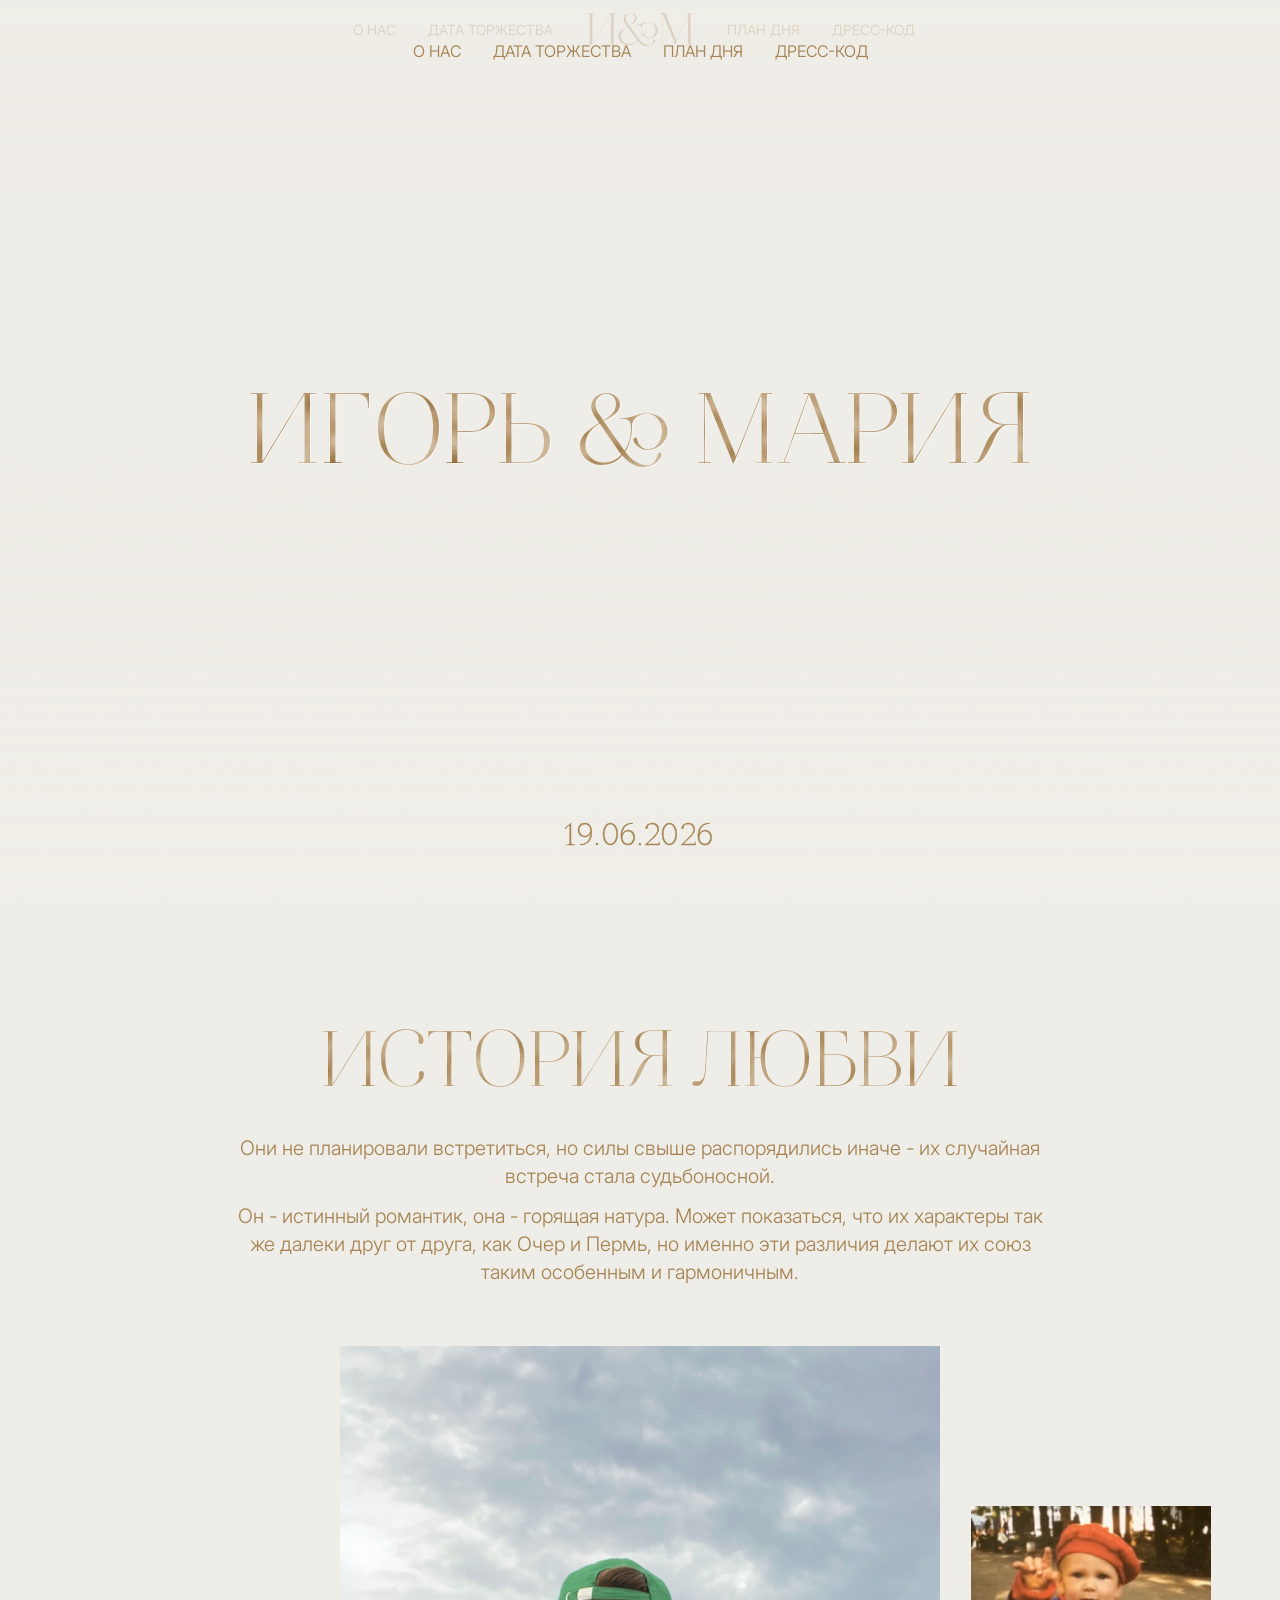
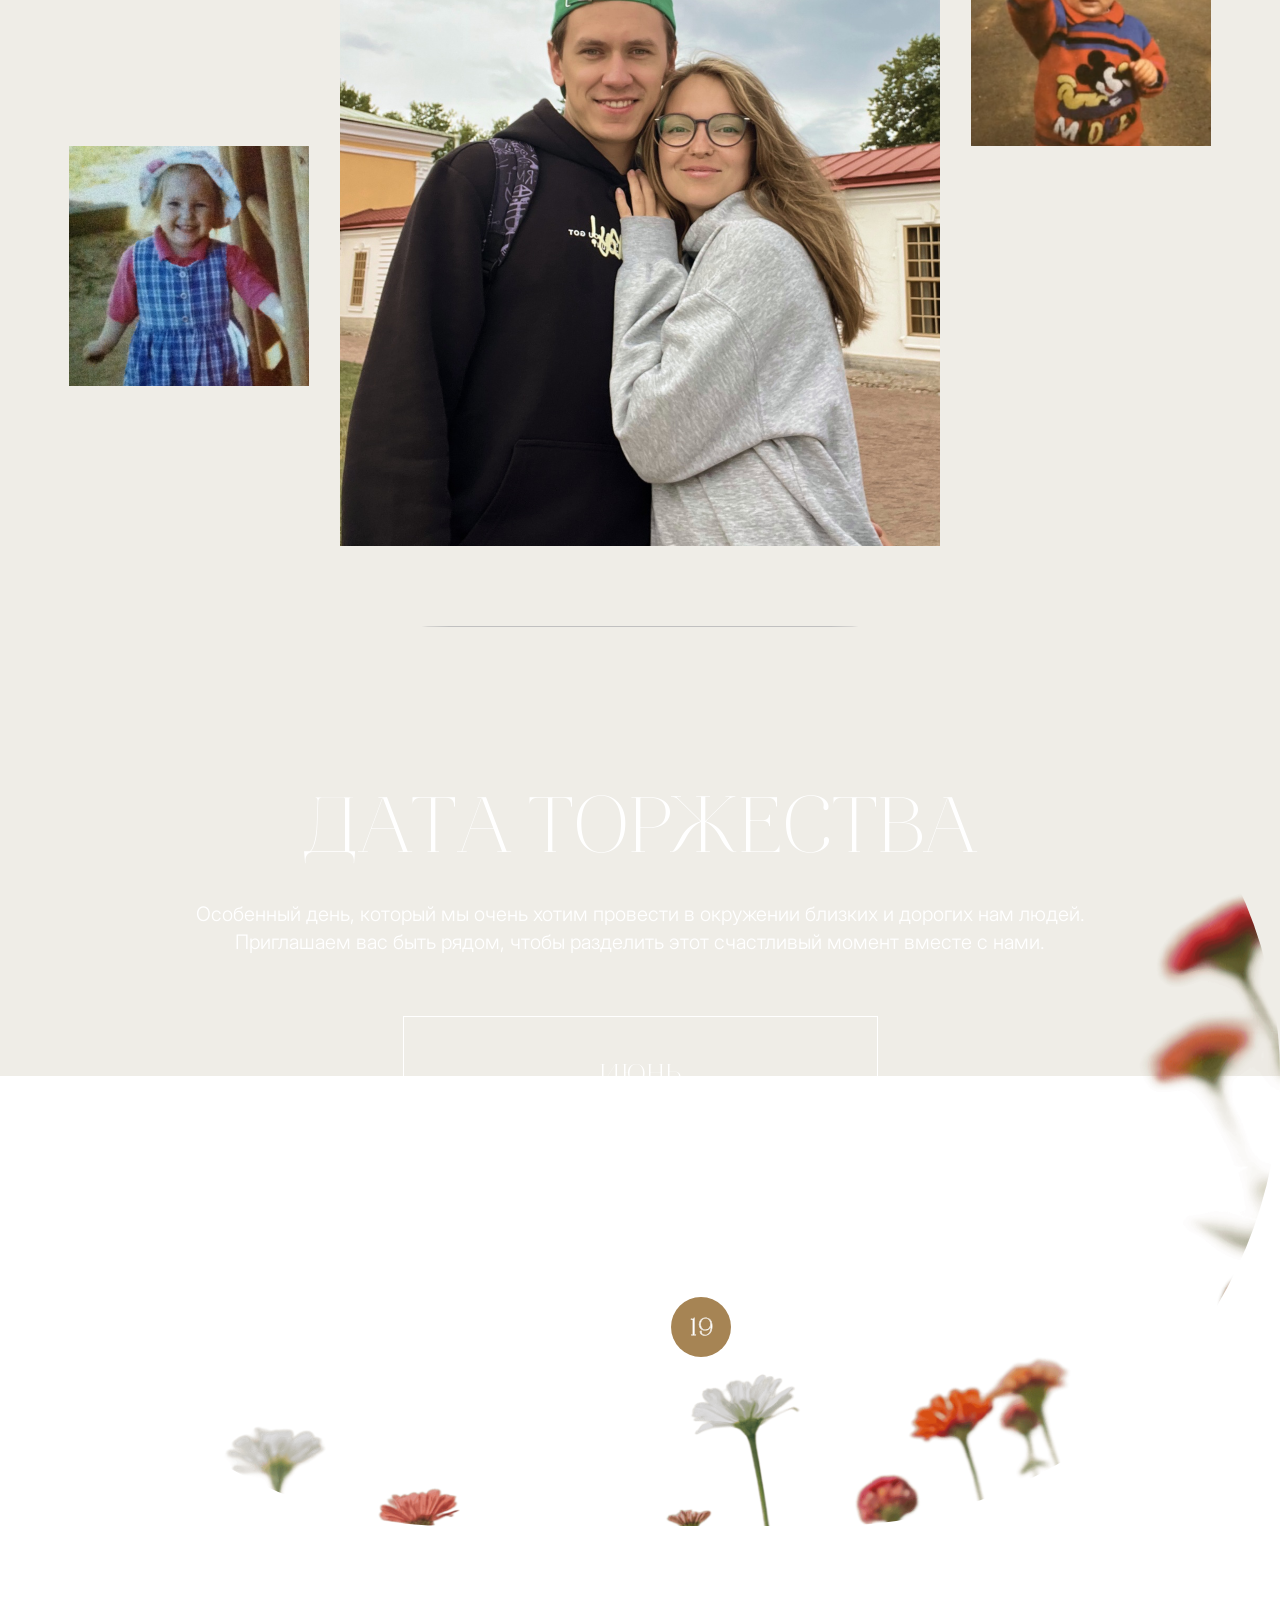
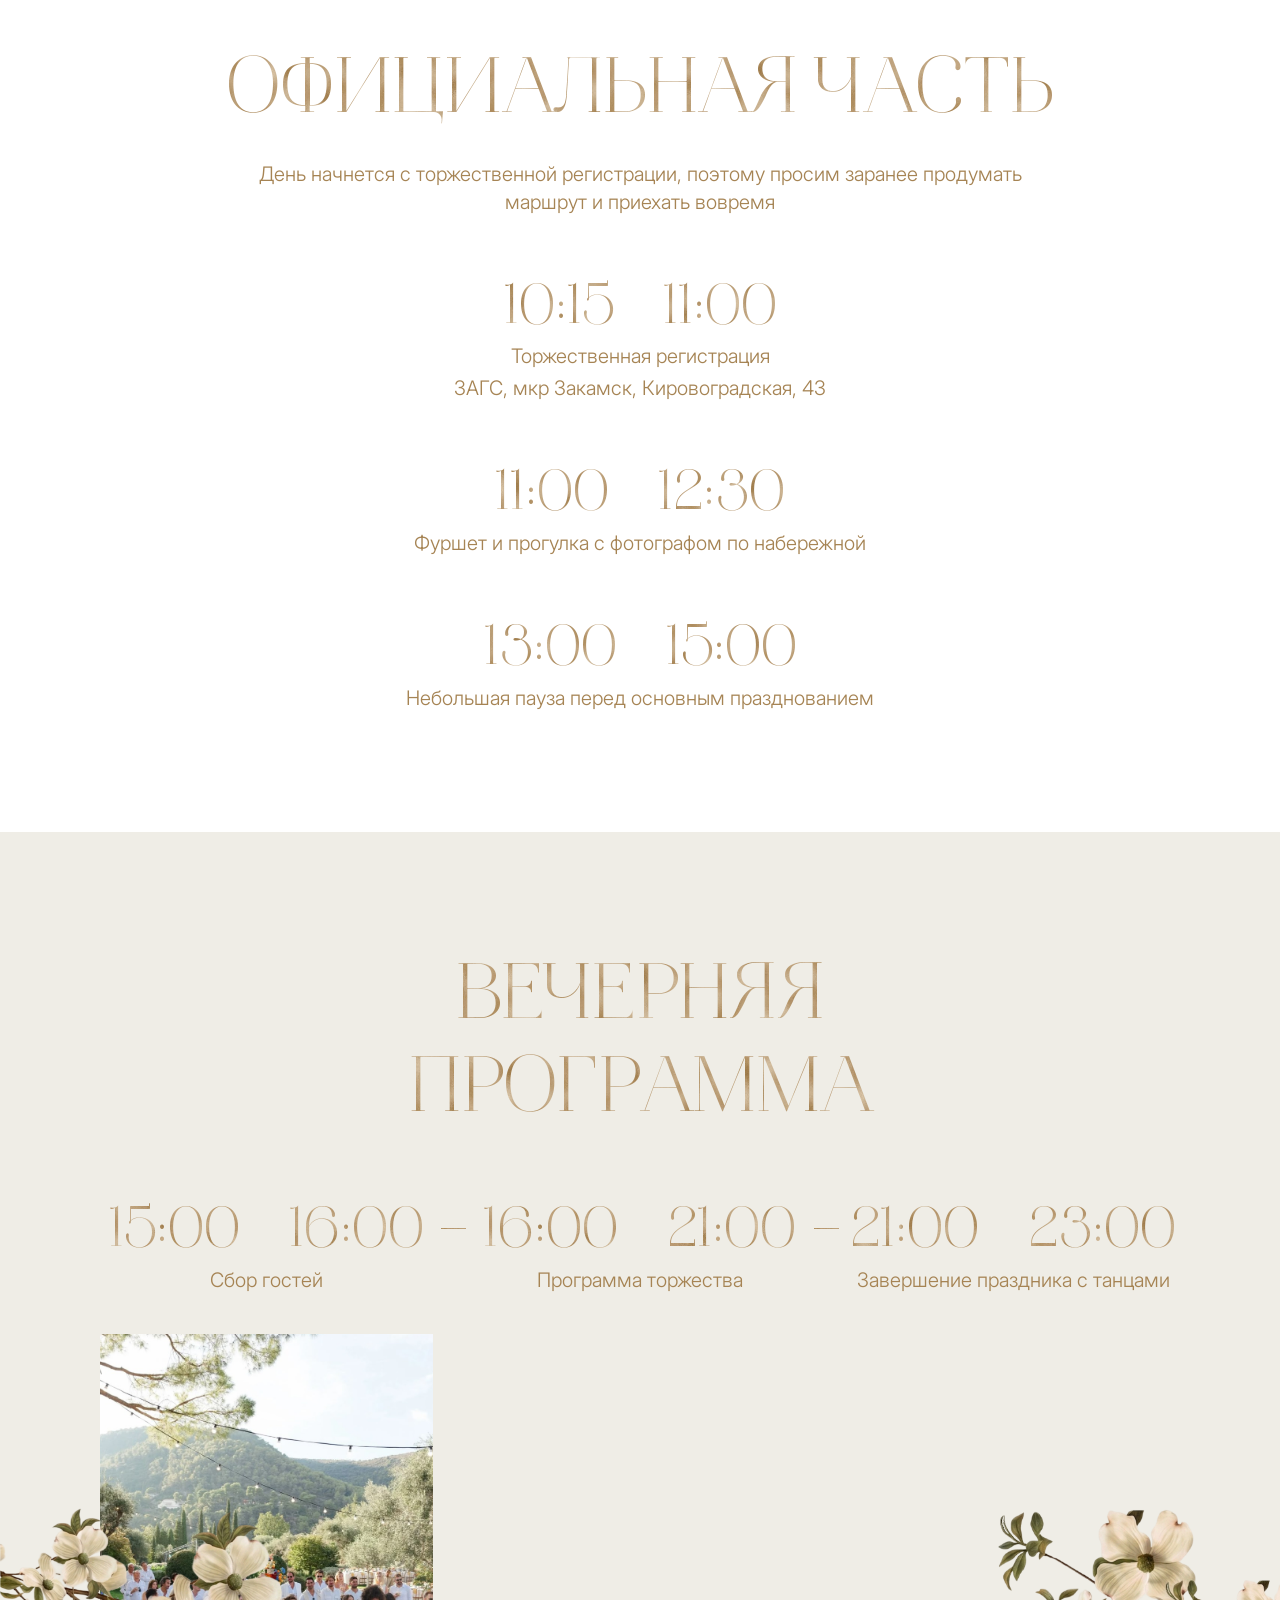
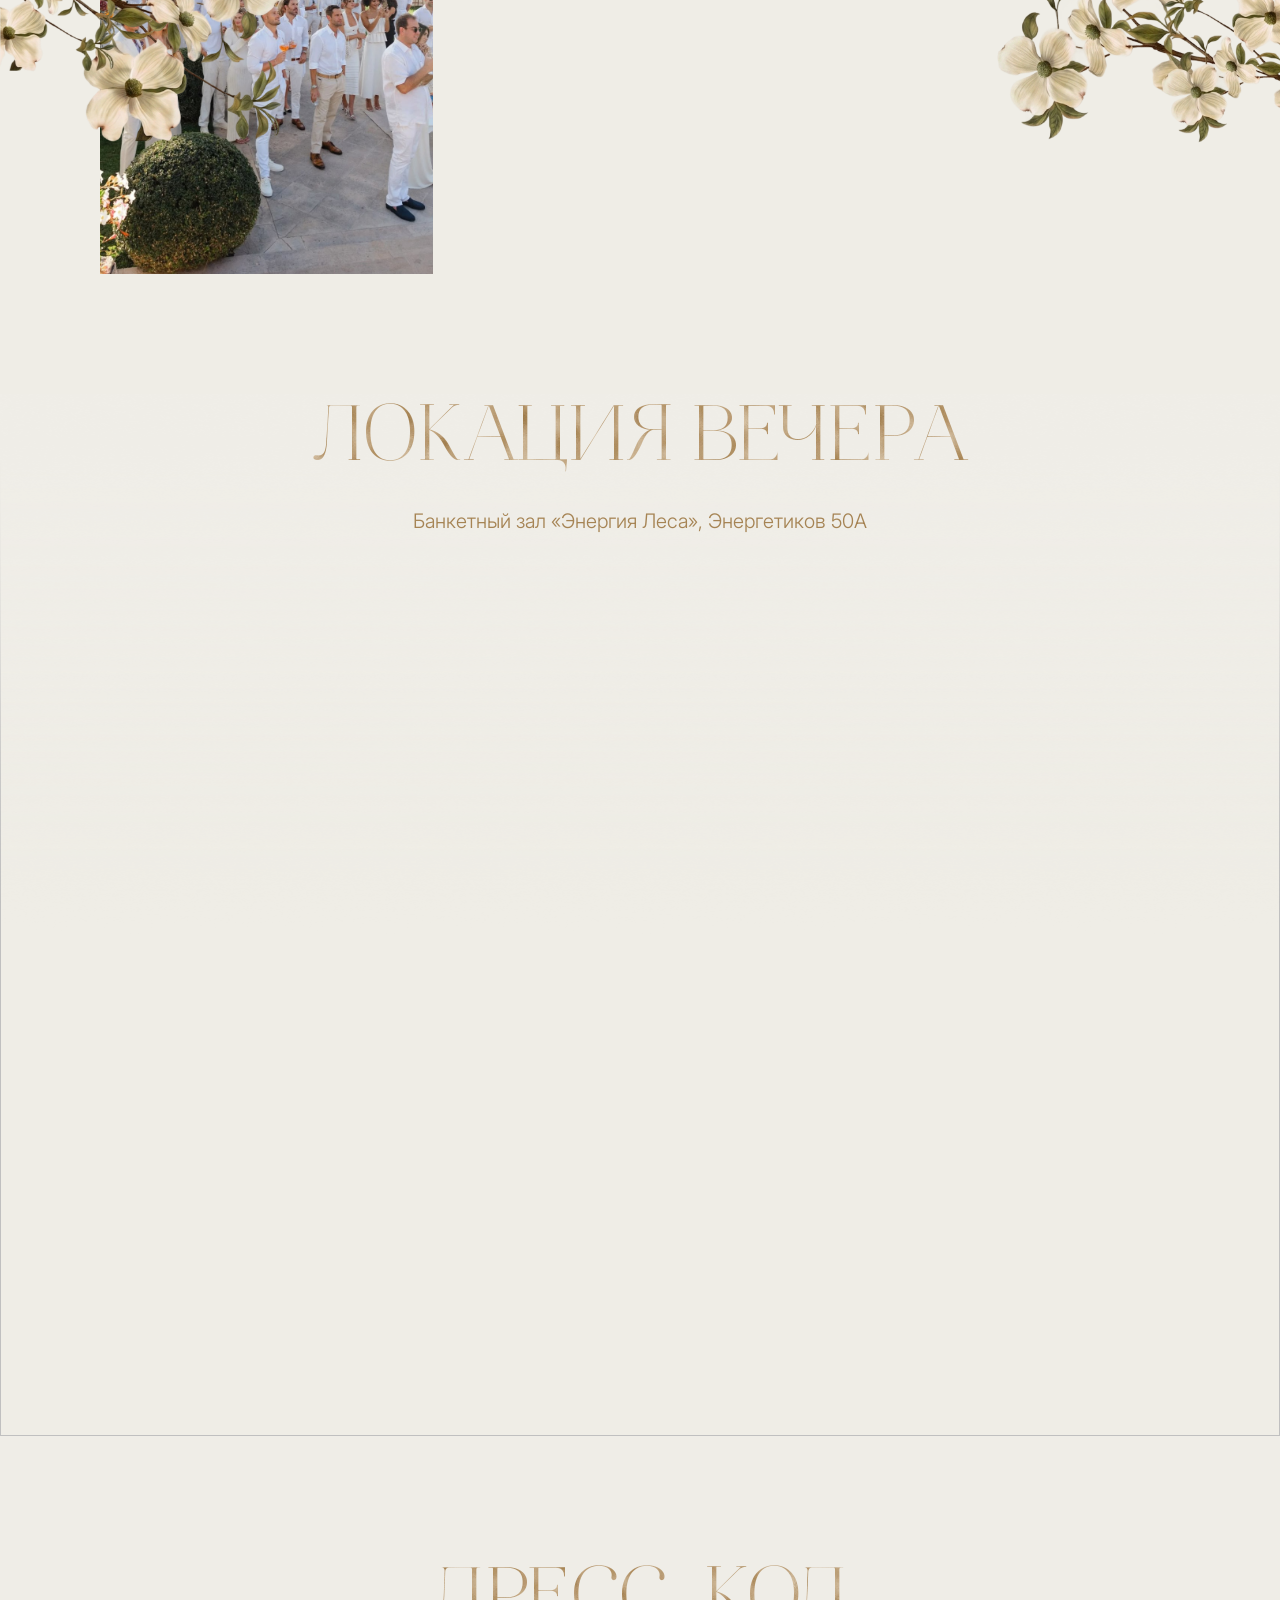
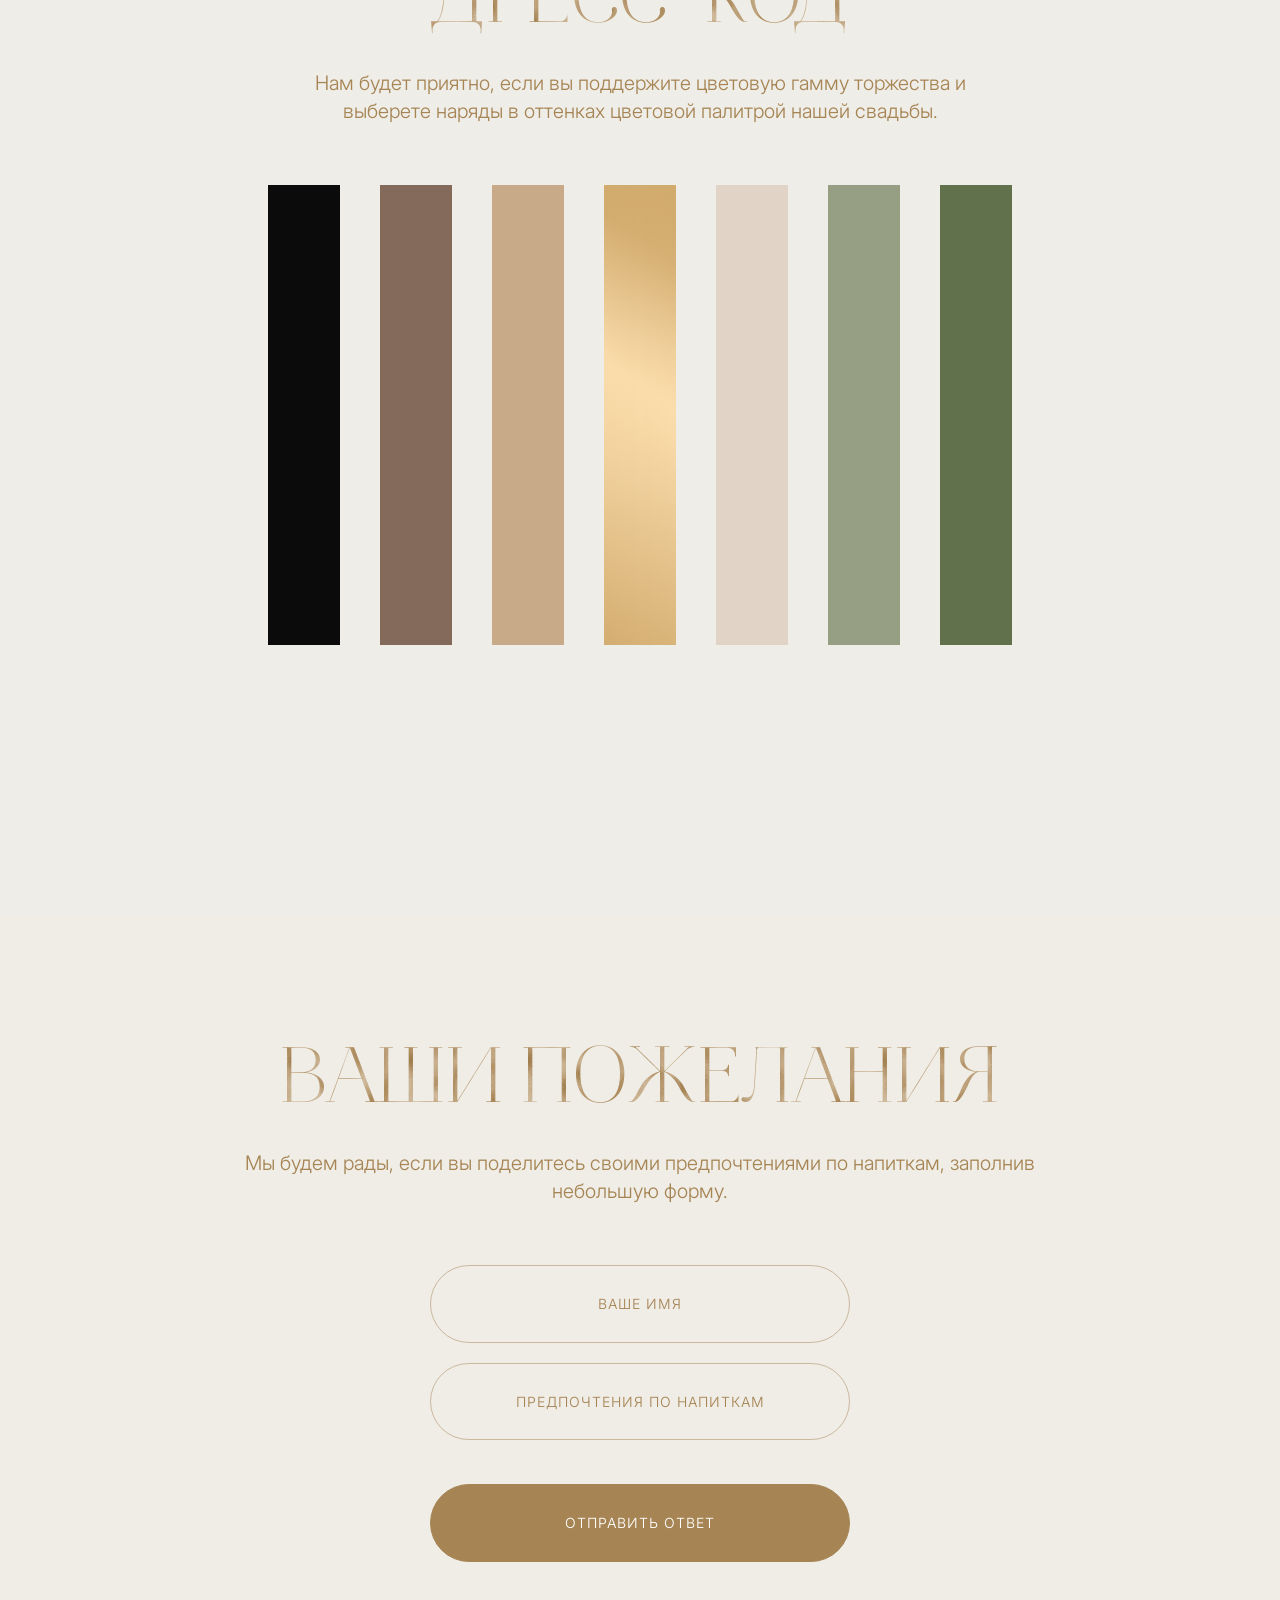
==== index.html @ d11c6375 "moobile" ====
<!DOCTYPE html>
<html lang="ru">
  <head>
    <meta charset="UTF-8" />
    <meta name="viewport" content="width=device-width, initial-scale=1.0, minimum-scale=1.0, maximum-scale=1.0, user-scalable=no" />
    <title>Игорь и Мария</title>
    <link rel="stylesheet" href="./styles.css" />
  </head>
  <body>
    <main class="site">
      <video
        class="site__video"
        src="./assets/video.mp4"
        autoplay
        muted
        loop
        playsinline
        aria-hidden="true"
      ></video>

      <img class="site__blur-top-mob" src="./assets/blur%20top%20mob.png" alt="" aria-hidden="true" />
      <img class="site__blur-bottom-mob" src="./assets/blur%20bottom.png" alt="" aria-hidden="true" />

      <section class="hero" id="home" aria-label="Главный экран">
        <img class="hero__blur-bottom" src="./assets/blur%20bottom.png" alt="" aria-hidden="true" />
        <div class="hero__blur" aria-hidden="true">
          <div class="hero__blur-bg"></div>
        </div>

        <div class="hero__top-compensation" aria-hidden="true"></div>

        <nav class="hero__nav" aria-label="Навигация">
          <a href="#story">О нас</a>
          <a href="#date">Дата торжества</a>
          <a href="#schedule">План дня</a>
          <a href="#dress-code">Дресс-код</a>
        </nav>

        <h1 class="hero__title" aria-label="Игорь и Мария">
          <span class="hero__title-full">Игорь &amp; Мария</span>
          <span class="hero__title-short" aria-hidden="true">И&amp;М</span>
        </h1>
        <p class="hero__date">19.06.2026</p>
      </section>

      <div class="mobile-menu" id="mobile-menu" aria-hidden="true">
        <div class="mobile-menu__logo" aria-hidden="true">И&amp;М</div>
        <nav class="mobile-menu__nav" aria-label="Мобильная навигация">
          <a href="#story">О нас</a>
          <a href="#date">Дата торжества</a>
          <a href="#schedule">План дня</a>
          <a href="#celebration">Вечерняя программа</a>
          <a href="#dress-code">Дресс-код</a>
          <a href="#wishes">Заполнить форму</a>
        </nav>
        <button class="mobile-menu__close" type="button">Закрыть</button>
      </div>

      <div class="mobile-header" aria-label="Мобильная навигация">
        <button class="mobile-menu-trigger" type="button" aria-controls="mobile-menu" aria-expanded="false">
          Меню
        </button>
      </div>

      <header class="site-header" aria-label="Навигация">
        <div class="site-header__group site-header__group--left">
          <a href="#story">О нас</a>
          <a href="#date">Дата торжества</a>
        </div>
        <a class="site-header__brand" href="#home" aria-label="Игорь и Мария">
          <img src="./assets/figma/header-logo.svg" alt="" aria-hidden="true" />
        </a>
        <div class="site-header__group site-header__group--right">
          <a href="#schedule">План дня</a>
          <a href="#dress-code">Дресс-код</a>
        </div>
      </header>

      <div class="hero-flow-spacer" aria-hidden="true"></div>

      <section class="story section-panel" id="story">
        <div class="section-copy">
          <h1 class="texture-title">История любви</h1>
          <div class="section-text">
            <p>
              Они не планировали встретиться, но силы свыше распорядились иначе - их случайная
              встреча стала судьбоносной.
            </p>
            <p>
              Он - истинный романтик, она - горящая натура. Может показаться, что их характеры так
              же далеки друг от друга, как Очер и Пермь, но именно эти различия делают их союз
              таким особенным и гармоничным.
            </p>
          </div>
        </div>

        <div class="story-gallery" aria-label="Фотографии пары">
          <img class="story-gallery__left" src="./assets/figma/story-left.jpg" alt="" loading="lazy" decoding="async" />
          <img class="story-gallery__main" src="./assets/figma/story-main.jpg" alt="" loading="lazy" decoding="async" />
          <img class="story-gallery__right" src="./assets/figma/story-right.jpg" alt="" loading="lazy" decoding="async" />
        </div>
      </section>

      <section class="date-section" id="date">
        <div class="date-card">
          <img class="date-card__bg" src="./assets/figma/date-bg.jpg" alt="" loading="lazy" decoding="async" />
          <img class="date-card__overlay" src="./assets/figma/date-overlay.png" alt="" loading="lazy" decoding="async" />

          <div class="date-card__content">
            <div class="date-info">
              <h1>Дата торжества</h1>
              <p>
                Особенный день, который мы очень хотим провести в окружении близких и дорогих нам людей.
                Приглашаем вас быть рядом, чтобы разделить этот счастливый момент вместе с нами.
              </p>
            </div>

            <div class="calendar" aria-label="Календарь июня 2026">
              <p class="calendar__month">Июнь</p>
              <div class="calendar__grid calendar__grid--weekdays" aria-hidden="true">
                <span>Пн</span><span>Вт</span><span>Ср</span><span>Чт</span><span>Пт</span><span>Сб</span><span>Вс</span>
              </div>
              <div class="calendar__grid">
                <span>1</span><span>2</span><span>3</span><span>4</span><span>5</span><span>6</span><span>7</span>
                <span>8</span><span>9</span><span>10</span><span>11</span><span>12</span><span>13</span><span>14</span>
                <span>15</span><span>16</span><span>17</span><span>18</span><span class="is-selected"><picture><source media="(max-width: 1199.98px)" srcset="./assets/figma/calendar-day-19-mobile.svg" /><img class="calendar__day-svg" src="./assets/figma/calendar-day-19.svg" alt="19" /></picture></span><span>20</span><span>21</span>
                <span>22</span><span>23</span><span>24</span><span>25</span><span>26</span><span>27</span><span>28</span>
              </div>
            </div>

          </div>

          <picture class="calendar__selected-day-copy" aria-hidden="true">
            <source media="(max-width: 1199.98px)" srcset="./assets/figma/calendar-day-19-mobile.svg" />
            <img class="calendar__day-svg" src="./assets/figma/calendar-day-19.svg" alt="" />
          </picture>
        </div>
      </section>

      <section class="schedule section-panel section-panel--white" id="schedule">
        <div class="section-copy">
          <h1 class="texture-title">Официальная часть</h1>
          <p class="section-lead">
            День начнется с торжественной регистрации, поэтому просим заранее продумать маршрут и
            приехать вовремя
          </p>
        </div>

        <div class="timeline">
          <article class="timeline__item">
            <h2 class="texture-title texture-title--time">10:15 – 11:00</h2>
            <div class="timeline__text">
              <p>Торжественная регистрация</p>
              <p>ЗАГС, мкр Закамск, Кировоградская, 43</p>
            </div>
          </article>
          <article class="timeline__item">
            <h2 class="texture-title texture-title--time">11:00 – 12:30</h2>
            <div class="timeline__text">
              <p>Фуршет и прогулка с фотографом по набережной</p>
            </div>
          </article>
          <article class="timeline__item">
            <h2 class="texture-title texture-title--time">13:00 – 15:00</h2>
            <div class="timeline__text">
              <p>Небольшая пауза перед основным празднованием</p>
            </div>
          </article>
        </div>
      </section>

      <section class="evening-program section-panel" id="celebration">
        <div class="section-copy">
          <h1 class="texture-title">Вечерняя программа</h1>
        </div>

        <div class="evening-program__content">
          <div class="evening-program__times" aria-label="Вечерняя программа">
            <article class="evening-program__item">
              <h2 class="texture-title texture-title--time evening-program__time">
                <span>15:00</span><span class="evening-program__dash"> – </span><span>16:00</span>
              </h2>
              <p>Сбор гостей</p>
            </article>
            <article class="evening-program__item">
              <h2 class="texture-title texture-title--time evening-program__time">
                <span>16:00</span><span class="evening-program__dash"> – </span><span>21:00</span>
              </h2>
              <p>Программа торжества</p>
            </article>
            <article class="evening-program__item">
              <h2 class="texture-title texture-title--time evening-program__time">
                <span>21:00</span><span class="evening-program__dash"> – </span><span>23:00</span>
              </h2>
              <p>Завершение праздника с танцами</p>
            </article>
          </div>

          <div class="evening-program__photos">
            <div class="evening-program__photo-frame evening-program__photo-frame--first">
              <img src="./assets/figma/evening-1.jpg" alt="" loading="lazy" decoding="async" />
            </div>
            <div class="evening-program__photo-frame evening-program__photo-frame--second">
              <img src="./assets/figma/evening-2.jpg" alt="" loading="lazy" decoding="async" />
            </div>
            <div class="evening-program__photo-frame evening-program__photo-frame--third">
              <img src="./assets/figma/evening-3.jpg" alt="" loading="lazy" decoding="async" />
            </div>
          </div>
        </div>

        <img class="evening-program__flowers evening-program__flowers--left" src="./assets/figma/evening-flowers.png" alt="" loading="lazy" decoding="async" />
        <img class="evening-program__flowers evening-program__flowers--right" src="./assets/figma/evening-flowers.png" alt="" loading="lazy" decoding="async" />
      </section>

      <section class="location-section" id="location">
        <img class="location-section__image" src="./assets/figma/location-evening.jpg" alt="" loading="lazy" decoding="async" />
        <img class="location-section__blur" src="./assets/blur-2.png" alt="" aria-hidden="true" />

        <div class="section-copy location-section__copy">
          <h1 class="texture-title">Локация вечера</h1>
          <p class="section-lead">Банкетный зал «Энергия Леса», Энергетиков 50А</p>
        </div>

        <a
          class="location-section__button"
          href="https://go.2gis.com/kLOgR"
          target="_blank"
          rel="noopener"
        >
          Смотреть на карте
        </a>
      </section>

      <section class="dress-code section-panel" id="dress-code">
        <div class="section-copy section-copy--narrow">
          <h1 class="texture-title">Дресс—код</h1>
          <p class="section-lead">
            Нам будет приятно, если вы поддержите цветовую гамму торжества и выберете наряды в
            оттенках цветовой палитрой нашей свадьбы.
          </p>
        </div>

        <div class="palette" aria-label="Цветовая палитра свадьбы">
          <span class="palette__color palette__color--black"></span>
          <span class="palette__color palette__color--brown"></span>
          <span class="palette__color palette__color--tan"></span>
          <span class="palette__color palette__color--gold"></span>
          <span class="palette__color palette__color--cream"></span>
          <span class="palette__color palette__color--sage"></span>
          <span class="palette__color palette__color--green"></span>
        </div>
      </section>

      <section class="wishes-section section-panel" id="wishes">
        <div class="section-copy wishes-section__copy">
          <h1 class="texture-title">Ваши пожелания</h1>
          <p class="section-lead">Мы будем рады, если вы поделитесь своими предпочтениями по напиткам, заполнив небольшую форму.</p>
        </div>

        <form class="guest-form" id="guest-form">
          <div class="guest-form__fields">
            <input class="guest-form__control" name="name" type="text" placeholder="Ваше имя" autocomplete="name" required />
            <input class="guest-form__control" name="drinks" type="text" placeholder="Предпочтения по напиткам" required />
          </div>
          <button class="guest-form__submit" type="submit">Отправить ответ</button>
        </form>
      </section>
    </main>

    <script>
      const hero = document.querySelector(".hero");
      const heroBlur = document.querySelector(".hero__blur");
      const heroNav = document.querySelector(".hero__nav");
      const heroTitle = document.querySelector(".hero__title");
      const heroTitleFull = document.querySelector(".hero__title-full");
      const heroTitleShort = document.querySelector(".hero__title-short");
      const heroTopCompensation = document.querySelector(".hero__top-compensation");
      const siteBlurBottomMob = document.querySelector(".site__blur-bottom-mob");
      const mobileHeader = document.querySelector(".mobile-header");
      const mobileMenuTrigger = document.querySelector(".mobile-menu-trigger");
      const mobileMenu = document.querySelector(".mobile-menu");
      const mobileMenuClose = document.querySelector(".mobile-menu__close");
      const heroDate = document.querySelector(".hero__date");
      const heroVideo = document.querySelector(".site__video");
      const siteHeader = document.querySelector(".site-header");
      const siteHeaderBrand = document.querySelector(".site-header__brand");
      const dateSection = document.querySelector(".date-section");
      const dateCard = document.querySelector(".date-card");
      const locationSection = document.querySelector(".location-section");
      const locationCopy = document.querySelector(".location-section__copy");
      const locationTitle = document.querySelector(".location-section__copy .texture-title");
      const locationButton = document.querySelector(".location-section__button");
      const eveningProgram = document.querySelector(".evening-program");
      const eveningSlider = document.querySelector(".evening-program__content");
      const guestForm = document.getElementById("guest-form");
      const selectedDayPicture = document.querySelector(".calendar .is-selected picture");
      const selectedDayCopy = document.querySelector(".calendar__selected-day-copy");
      const site = document.querySelector(".site");
      const root = document.documentElement;
      const minHeroHeight = 60;
      const navHideHeight = 300;
      const navFadeDistance = 60;
      const WEB_APP_URL = "https://script.google.com/macros/s/AKfycbyQB_AVFuXrDhmCkzZAaO95NelLOgTBFsa3n5BIgzv1pyQYrrf-swNnONj6Cy5QMKxuaA/exec";
      let maxTitleSize = 100;
      let minTitleSize = 50;
      let maxNavSize = 16;
      const minNavSize = 10;
      const mobileHeroFrameStep = 4;
      let maxHeroPaddingTop = 40;
      let maxHeroPaddingBottom = 40;
      let dateHeight = 43;
      const frameDuration = 1000 / 120;
      let viewportHeight = window.innerHeight;
      let shrinkDistance = Math.max(viewportHeight - minHeroHeight, 0);
      let animationFrame = null;
      let secondaryScrollFrame = null;
      let scrollIdleTimer = null;
      let lastFrameTime = 0;
      let lastRenderedScrollY = -1;
      let lastHeroHeight = null;
      let lastHeroPaddingY = null;
      let lastBlurOpacity = null;
      let lastNavOpacity = null;
      let lastNavSize = null;
      let lastDateOpacity = null;
      let lastTitleFullOpacity = null;
      let lastTitleShortOpacity = null;
      let lastTitleSize = null;
      let lastSiteHeaderOpacity = null;
      let displayedSiteHeaderOpacity = 0;
      let targetSiteHeaderOpacity = 0;
      let selectedDayCopyPositioned = false;
      let lastDatePanX = null;
      let isHeroVideoPlaying = true;
      let lastHeroVideoVisible = null;
      let lastHeroVideoOpacity = null;
      let lastMobileHeaderPaddingTop = null;
      let mobileHeroStylesReset = false;
      let mobileHeroFrames = [];
      let lastMobileHeroHeight = null;
      let lastMobileHeroTransform = null;
      let lastMobileTitleFullTransform = null;
      let lastMobileHeroVideoVisible = null;
      let lastMobileBlurBottomScrollY = null;
      let lastMobileSecondaryScrollY = null;
      let datePanStartY = 0;
      let datePanEndY = 0;
      let locationButtonStartY = 0;
      let locationButtonEndY = 0;
      let scrollLockY = 0;
      let eveningTouchStartX = 0;
      let eveningTouchStartY = 0;
      let eveningTouchDirection = null;

      const getSiteScale = () => {
        const viewportWidth = window.innerWidth;

        if (viewportWidth >= 800 && viewportWidth < 1200) {
          return viewportWidth / 799;
        }

        if (viewportWidth < 390) {
          return viewportWidth / 390;
        }

        if (viewportWidth > 1920) {
          return viewportWidth / 1920;
        }

        return 1;
      };

      const updateSiteScale = () => {
        if (!site) {
          return;
        }

        const viewportWidth = window.innerWidth;
        const siteScale = getSiteScale();

        if (viewportWidth >= 800 && viewportWidth < 1200) {
          site.style.width = "799px";
          site.style.zoom = String(siteScale);
          return;
        }

        if (viewportWidth < 390) {
          site.style.width = "";
          site.style.zoom = String(siteScale);
          return;
        }

        if (viewportWidth > 1920) {
          site.style.width = "1920px";
          site.style.zoom = String(siteScale);
          return;
        }

        site.style.width = "";
        site.style.zoom = "";
      };

      const updateMobileDatePan = () => {
        if (!dateSection) {
          return;
        }

        if (window.innerWidth >= 1200) {
          dateSection.style.removeProperty("--date-image-pan-x");
          lastDatePanX = null;
          if (selectedDayCopy) {
            selectedDayCopy.removeAttribute("style");
          }
          selectedDayCopyPositioned = false;
          return;
        }

        const rect = dateSection.getBoundingClientRect();
        if (rect.bottom < 0 || rect.top > viewportHeight) {
          return;
        }

        const imageWidth = 990.852;
        const visibleWidth = dateSection.clientWidth || Math.min(window.innerWidth, 390);
        const maxOffset = Math.max(imageWidth - visibleWidth, 0);
        const progress = Math.min(Math.max((viewportHeight - rect.top) / (viewportHeight + rect.height), 0), 1);
        const datePanX = -maxOffset * progress;

        if (datePanX !== lastDatePanX) {
          dateSection.style.setProperty("--date-image-pan-x", `${datePanX}px`);
          lastDatePanX = datePanX;
        }

        if (!selectedDayCopyPositioned && dateCard && selectedDayPicture && selectedDayCopy) {
          const sourceRect = selectedDayPicture.getBoundingClientRect();
          const cardRect = dateCard.getBoundingClientRect();
          selectedDayCopy.style.left = `${sourceRect.left - cardRect.left + sourceRect.width / 2}px`;
          selectedDayCopy.style.top = `${sourceRect.top - cardRect.top + sourceRect.height / 2}px`;
          selectedDayCopyPositioned = true;
        }
      };

      const updateLocationButton = () => {
        if (!locationSection || !locationTitle || !locationButton) {
          return;
        }

        const sectionRect = locationSection.getBoundingClientRect();
        if (sectionRect.top > viewportHeight || sectionRect.bottom < 0) {
          locationButton.classList.remove("is-visible", "is-pinned");
          return;
        }

        const titleRect = locationTitle.getBoundingClientRect();
        const showLine = viewportHeight * 0.48 + 30;
        const locationButtonOffset = window.innerWidth < 1200 ? 40 : 60;
        const shouldShow = titleRect.bottom <= showLine && sectionRect.top < viewportHeight && sectionRect.bottom > locationButtonOffset;
        const shouldPin = shouldShow && sectionRect.bottom <= viewportHeight;
        locationButton.classList.toggle("is-visible", shouldShow);
        locationButton.classList.toggle("is-pinned", shouldPin);
      };

      const updateLocationMapHref = () => {
        if (!locationButton) {
          return;
        }

        locationButton.href = "https://go.2gis.com/kLOgR";
        locationButton.target = "_blank";
        locationButton.rel = "noopener";
      };

      const updateEveningSlider = () => {
        if (!eveningProgram || !eveningSlider) {
          return;
        }

        if (window.innerWidth > 1199.98) {
          eveningProgram.style.removeProperty("--evening-slider-scroll");
          eveningProgram.style.removeProperty("--evening-slider-end-progress");
          eveningProgram.classList.remove("is-slider-end");
          return;
        }

        const maxScroll = Math.max(eveningSlider.scrollWidth - eveningSlider.clientWidth, 0);
        const scrollLeft = eveningSlider.scrollLeft;
        const endProgress = maxScroll > 0 ? Math.min(Math.max(scrollLeft / maxScroll, 0), 1) : 0;
        eveningProgram.style.setProperty("--evening-slider-scroll", `${scrollLeft}px`);
        eveningProgram.style.setProperty("--evening-slider-end-progress", String(endProgress));
        eveningProgram.classList.toggle("is-slider-end", maxScroll > 0 && maxScroll - scrollLeft <= 2);
      };

      const updateHeroVideoState = (isVisible, opacity = 1) => {
        if (!heroVideo) {
          return;
        }

        if (opacity !== lastHeroVideoOpacity) {
          heroVideo.style.opacity = String(opacity);
          lastHeroVideoOpacity = opacity;
        }

        if (isVisible !== lastHeroVideoVisible) {
          heroVideo.style.visibility = isVisible ? "visible" : "hidden";
          lastHeroVideoVisible = isVisible;
        }

        if (isVisible && !isHeroVideoPlaying) {
          heroVideo.play().catch(() => {});
          isHeroVideoPlaying = true;
          return;
        }

        if (!isVisible && isHeroVideoPlaying) {
          heroVideo.pause();
          isHeroVideoPlaying = false;
        }
      };

      const updateMobileHeader = (progress) => {
        if (!mobileHeader) {
          return;
        }

        if (window.innerWidth >= 1200) {
          mobileHeader.style.removeProperty("--mobile-header-padding-top");
          lastMobileHeaderPaddingTop = null;
          return;
        }

        const paddingTop = Math.round(40 - 28 * progress);
        if (paddingTop !== lastMobileHeaderPaddingTop) {
          mobileHeader.style.setProperty("--mobile-header-padding-top", `${paddingTop}px`);
          lastMobileHeaderPaddingTop = paddingTop;
        }
      };

      const setMobileMenuOpen = (isOpen) => {
        if (!mobileMenu || !mobileMenuTrigger) {
          return;
        }

        mobileMenu.classList.toggle("is-open", isOpen);
        mobileHeader?.classList.toggle("is-menu-open", isOpen);
        mobileMenu.setAttribute("aria-hidden", isOpen ? "false" : "true");
        mobileMenuTrigger.setAttribute("aria-expanded", isOpen ? "true" : "false");

        if (isOpen) {
          scrollLockY = window.scrollY;
          document.body.style.position = "fixed";
          document.body.style.top = `-${scrollLockY}px`;
          document.body.style.left = "0";
          document.body.style.right = "0";
          document.body.style.width = "100%";
          return;
        }

        document.body.style.position = "";
        document.body.style.top = "";
        document.body.style.left = "";
        document.body.style.right = "";
        document.body.style.width = "";
        window.scrollTo(0, scrollLockY);
      };

      const resetEveningTouchDirection = () => {
        if (!eveningSlider) {
          return;
        }

        eveningTouchDirection = null;
        eveningSlider.classList.remove("is-horizontal-gesture", "is-vertical-gesture");
      };

      const updateSecondaryScrollState = (scrollY = window.scrollY) => {
        if (window.innerWidth < 1200 && scrollY === lastMobileSecondaryScrollY) {
          return;
        }

        lastMobileSecondaryScrollY = window.innerWidth < 1200 ? scrollY : null;

        if (scrollY >= datePanStartY && scrollY <= datePanEndY) {
          updateMobileDatePan();
        }

        if (scrollY >= locationButtonStartY && scrollY <= locationButtonEndY) {
          updateLocationButton();
        } else if (locationButton && locationButton.classList.contains("is-visible")) {
          updateLocationButton();
        }
      };

      const requestSecondaryScrollFrame = (scrollY = window.scrollY) => {
        if (window.innerWidth >= 1200) {
          updateSecondaryScrollState(scrollY);
          return;
        }

        if (secondaryScrollFrame !== null) {
          return;
        }

        secondaryScrollFrame = requestAnimationFrame(() => {
          secondaryScrollFrame = null;
          updateSecondaryScrollState(window.scrollY);
        });
      };

      const buildMobileHeroFrames = () => {
        const minMobileHeroHeight = 120;
        const mobileShrinkDistance = Math.max(viewportHeight - minMobileHeroHeight, 1);
        const maxScroll = Math.ceil(mobileShrinkDistance + minMobileHeroHeight);
        const frameCount = Math.ceil(maxScroll / mobileHeroFrameStep) + 2;

        mobileHeroFrames = Array.from({ length: frameCount }, (_, index) => {
          const scrollY = Math.min(index * mobileHeroFrameStep, maxScroll);
          const shrinkProgress = Math.min(Math.max(scrollY / mobileShrinkDistance, 0), 1);
          const heroHeight = Math.round(Math.max(viewportHeight - Math.min(scrollY, mobileShrinkDistance), minMobileHeroHeight));
          const heroExitY = Math.round(-Math.max(scrollY - mobileShrinkDistance, 0));
          const exitProgress = Math.min(Math.max((scrollY - mobileShrinkDistance) / minMobileHeroHeight, 0), 1);
          const titleScale = Number((1 - 0.28 * shrinkProgress).toFixed(4));
          const titleTranslateY = Math.round(-minMobileHeroHeight * exitProgress);

          return {
            heroHeight,
            heroTransform: `translateY(${heroExitY}px)`,
            heroVideoVisible: heroHeight + heroExitY > 0,
            shrinkProgress,
            titleFullTransform: `translateY(${titleTranslateY}px) scale(${titleScale})`,
          };
        });
      };

      const getMobileHeroFrame = (scrollY) => {
        if (mobileHeroFrames.length === 0) {
          buildMobileHeroFrames();
        }

        const index = Math.min(Math.floor(scrollY / mobileHeroFrameStep), mobileHeroFrames.length - 1);
        return mobileHeroFrames[index];
      };

      const updateMobileBlurBottom = (scrollY = window.scrollY) => {
        if (!siteBlurBottomMob || window.innerWidth >= 1200) {
          if (siteBlurBottomMob) {
            siteBlurBottomMob.style.removeProperty("--site-blur-bottom-scroll-y");
          }
          lastMobileBlurBottomScrollY = null;
          return;
        }

        const videoHeight = 600;
        const holdDistance = Math.max((viewportHeight - videoHeight) / 2, 0);
        const scrollYAfterTouch = Math.max(scrollY - holdDistance, 0);
        const blurScrollY = -Math.round(scrollYAfterTouch);

        if (blurScrollY !== lastMobileBlurBottomScrollY) {
          siteBlurBottomMob.style.setProperty("--site-blur-bottom-scroll-y", `${blurScrollY}px`);
          lastMobileBlurBottomScrollY = blurScrollY;
        }
      };

      const setupGuestForm = () => {
        if (!guestForm) {
          return;
        }

        const submitButton = guestForm.querySelector(".guest-form__submit");
        const defaultSubmitText = submitButton ? submitButton.textContent : "";
        const formControls = guestForm.querySelectorAll(".guest-form__control");

        const updateControlState = (control) => {
          control.classList.toggle("has-value", control.value.trim().length > 0);
        };

        formControls.forEach((control) => {
          updateControlState(control);
          control.addEventListener("input", () => {
            updateControlState(control);

            if (submitButton && submitButton.classList.contains("is-sent")) {
              submitButton.classList.remove("is-sent");
              submitButton.textContent = defaultSubmitText;
            }
          });
        });

        guestForm.addEventListener("submit", async (event) => {
          event.preventDefault();

          if (submitButton) {
            submitButton.disabled = true;
            submitButton.classList.remove("is-sent");
            submitButton.textContent = defaultSubmitText;
          }

          try {
            const body = new URLSearchParams();
            body.append("name", guestForm.elements.name.value.trim());
            body.append("drinks", guestForm.elements.drinks.value.trim());

            await fetch(WEB_APP_URL, {
              method: "POST",
              body,
            });

            guestForm.reset();
            formControls.forEach(updateControlState);

            if (submitButton) {
              submitButton.classList.add("is-sent");
              submitButton.textContent = "Отправлено";
            }
          } catch (error) {
            alert("Не получилось отправить. Попробуйте еще раз.");
          } finally {
            if (submitButton) {
              submitButton.disabled = false;
            }
          }
        });
      };

      const updateHeroMetrics = () => {
        viewportHeight = window.innerHeight / getSiteScale();
        root.style.setProperty("--viewport-height", `${viewportHeight}px`);
        const isMobileWidth = window.innerWidth < 1200;
        const isTabletWidth = window.innerWidth < 1200;
        maxTitleSize = isMobileWidth ? 40 : isTabletWidth ? 60 : 100;
        minTitleSize = isMobileWidth ? 29 : 50;
        maxNavSize = 16;
        maxHeroPaddingTop = 40;
        maxHeroPaddingBottom = 40;
        dateHeight = isMobileWidth ? 28 : 45;
        shrinkDistance = Math.max(viewportHeight - minHeroHeight, 0);
        root.style.setProperty("--hero-flow-offset", `${isMobileWidth ? (viewportHeight + 600) / 2 : viewportHeight}px`);
        mobileHeroFrames = [];

        if (isMobileWidth) {
          buildMobileHeroFrames();
        }

        if (dateSection) {
          datePanStartY = Math.max(dateSection.offsetTop - viewportHeight, 0);
          datePanEndY = dateSection.offsetTop + dateSection.offsetHeight;
        }

        if (locationSection) {
          locationButtonStartY = Math.max(locationSection.offsetTop - viewportHeight, 0);
          locationButtonEndY = locationSection.offsetTop + locationSection.offsetHeight;
        }
      };

      const renderHeroState = () => {
        if (!hero) {
          return;
        }

        const isMobileWidth = window.innerWidth < 1200;

        if (isMobileWidth) {
          const scrollY = window.scrollY;

          if (!mobileHeroStylesReset) {
            hero.removeAttribute("style");
            hero.style.paddingTop = "";
            hero.style.paddingBottom = "";

            if (heroTitleShort) {
              heroTitleShort.removeAttribute("style");
            }

            if (heroNav) {
              heroNav.removeAttribute("style");
            }

            if (heroTopCompensation) {
              heroTopCompensation.removeAttribute("style");
            }

            if (heroBlur) {
              heroBlur.removeAttribute("style");
            }

            if (siteHeader) {
              siteHeader.removeAttribute("style");
            }

            if (heroTitleFull) {
              heroTitleFull.style.opacity = "";
              heroTitleFull.style.transform = "";
            }

            if (heroDate) {
              heroDate.style.opacity = "";
              heroDate.style.visibility = "";
            }

            mobileHeroStylesReset = true;
          }

          const heroRect = hero.getBoundingClientRect();
          updateHeroVideoState(heroRect.bottom > 0 && heroRect.top < window.innerHeight);
          updateMobileHeader(0);
          updateMobileBlurBottom(scrollY);

          requestSecondaryScrollFrame(scrollY);

          lastRenderedScrollY = window.scrollY;
          return;
        }

        const scrollY = window.scrollY;
        mobileHeroStylesReset = false;
        lastMobileHeroHeight = null;
        lastMobileHeroTransform = null;
        lastMobileTitleFullTransform = null;
        lastMobileHeroVideoVisible = null;
        lastMobileBlurBottomScrollY = null;
        lastMobileSecondaryScrollY = null;
        updateMobileBlurBottom(scrollY);
        const effectiveMinHeroHeight = window.innerWidth < 800 ? 120 : minHeroHeight;
        const effectiveShrinkDistance = Math.max(viewportHeight - effectiveMinHeroHeight, 0);
        const heroHeight = Math.max(viewportHeight - Math.min(scrollY, effectiveShrinkDistance), effectiveMinHeroHeight);
        const shrinkProgress = effectiveShrinkDistance > 0 ? Math.min(Math.max(scrollY / effectiveShrinkDistance, 0), 1) : 1;
        const navOpacity = Math.min(Math.max((heroHeight - navHideHeight) / navFadeDistance, 0), 1);
        const navFadeProgress = 1 - navOpacity;
        const navSize = maxNavSize - (maxNavSize - minNavSize) * navFadeProgress;
        const compactProgress = Math.min(Math.max((navHideHeight - heroHeight) / (navHideHeight - minHeroHeight), 0), 1);
        const dateFadeDistance = Math.max(viewportHeight - navHideHeight, 1);
        const titleFadeEnd = 0.3;
        const headerFadeStart = 0.38;
        const headerFadeProgress = Math.min(Math.max((compactProgress - headerFadeStart) / (1 - headerFadeStart), 0), 1);
        const headerEase = headerFadeProgress * headerFadeProgress * (3 - 2 * headerFadeProgress);
        const blurOpacity = 1 - compactProgress;
        const dateOpacity = Math.min(Math.max((heroHeight - navHideHeight) / dateFadeDistance, 0), 1);
        const titleFullOpacity = 1 - Math.min(compactProgress / titleFadeEnd, 1);
        const titleShortOpacity = 0;
        const siteHeaderOpacity = headerEase;
        targetSiteHeaderOpacity = siteHeaderOpacity;
        const titleSize = maxTitleSize - (maxTitleSize - minTitleSize) * shrinkProgress;
        const heroPaddingTop = maxHeroPaddingTop * (1 - shrinkProgress);
        const heroPaddingBottom = maxHeroPaddingBottom * (1 - shrinkProgress);

        if (heroHeight !== lastHeroHeight) {
          hero.style.height = `${heroHeight}px`;
          hero.style.zIndex = "20";
          lastHeroHeight = heroHeight;
        }

        if (`${heroPaddingTop}:${heroPaddingBottom}` !== lastHeroPaddingY) {
          hero.style.paddingTop = `${heroPaddingTop}px`;
          hero.style.paddingBottom = `${heroPaddingBottom}px`;
          lastHeroPaddingY = `${heroPaddingTop}:${heroPaddingBottom}`;
        }

        if (heroTitle && titleSize !== lastTitleSize) {
          heroTitle.style.fontSize = `${titleSize}px`;
          lastTitleSize = titleSize;
        }

        if (heroTitleFull && titleFullOpacity !== lastTitleFullOpacity) {
          heroTitleFull.style.opacity = String(titleFullOpacity);
          lastTitleFullOpacity = titleFullOpacity;
        }

        if (heroTitleShort && titleShortOpacity !== lastTitleShortOpacity) {
          heroTitleShort.style.opacity = String(titleShortOpacity);
          lastTitleShortOpacity = titleShortOpacity;
        }

        if (siteHeader) {
          displayedSiteHeaderOpacity += (siteHeaderOpacity - displayedSiteHeaderOpacity) * 0.12;

          if (Math.abs(siteHeaderOpacity - displayedSiteHeaderOpacity) < 0.001) {
            displayedSiteHeaderOpacity = siteHeaderOpacity;
          }

          if (displayedSiteHeaderOpacity !== lastSiteHeaderOpacity) {
            siteHeader.style.opacity = String(displayedSiteHeaderOpacity);
            siteHeader.style.visibility = displayedSiteHeaderOpacity <= 0 ? "hidden" : "visible";
            siteHeader.style.pointerEvents = displayedSiteHeaderOpacity > 0.05 ? "auto" : "none";
            lastSiteHeaderOpacity = displayedSiteHeaderOpacity;
          }
        }

        if (heroNav && navOpacity !== lastNavOpacity) {
          const navHeight = 22 * navOpacity;
          heroNav.style.opacity = String(navOpacity);
          heroNav.style.maxHeight = `${navHeight}px`;
          heroNav.style.visibility = navOpacity <= 0 ? "hidden" : "visible";
          heroNav.style.pointerEvents = navOpacity <= 0 ? "none" : "auto";
          lastNavOpacity = navOpacity;
        }

        if (heroNav && navSize !== lastNavSize) {
          heroNav.style.fontSize = `${navSize}px`;
          lastNavSize = navSize;
        }

        if (heroBlur && blurOpacity !== lastBlurOpacity) {
          heroBlur.style.opacity = String(blurOpacity);
          heroBlur.style.visibility = blurOpacity <= 0 ? "hidden" : "visible";
          lastBlurOpacity = blurOpacity;
        }

        if (heroDate && dateOpacity !== lastDateOpacity) {
          heroDate.style.opacity = String(dateOpacity);
          heroDate.style.maxHeight = `${dateHeight}px`;
          heroDate.style.visibility = dateOpacity <= 0 ? "hidden" : "visible";
          lastDateOpacity = dateOpacity;
        }

        updateHeroVideoState(shrinkProgress < 1, 1 - shrinkProgress);

        updateLocationButton();
        lastRenderedScrollY = scrollY;
      };

      const runHeroAnimation = (currentTime) => {
        if (currentTime - lastFrameTime >= frameDuration) {
          renderHeroState();
          lastFrameTime = currentTime;
        }

        if (Math.abs(window.scrollY - lastRenderedScrollY) > 0.5 || Math.abs(targetSiteHeaderOpacity - displayedSiteHeaderOpacity) > 0.001) {
          animationFrame = requestAnimationFrame(runHeroAnimation);
          return;
        }

        animationFrame = null;
      };

      const requestHeroFrame = () => {
        if (window.innerWidth < 1200) {
          root.classList.add("is-mobile-hero-scrolling");
          window.clearTimeout(scrollIdleTimer);
          scrollIdleTimer = window.setTimeout(() => {
            root.classList.remove("is-mobile-hero-scrolling");
          }, 120);

          if (animationFrame !== null) {
            cancelAnimationFrame(animationFrame);
            animationFrame = null;
          }

          renderHeroState();
          return;
        }

        if (animationFrame === null) {
          animationFrame = requestAnimationFrame(runHeroAnimation);
        }
      };

      const preventMobileZoom = () => {
        let lastTouchEnd = 0;

        const preventGesture = (event) => {
          event.preventDefault();
        };

        document.addEventListener("gesturestart", preventGesture, { passive: false });
        document.addEventListener("gesturechange", preventGesture, { passive: false });
        document.addEventListener("gestureend", preventGesture, { passive: false });
        document.addEventListener(
          "touchmove",
          (event) => {
            if (event.touches.length > 1) {
              event.preventDefault();
            }
          },
          { passive: false }
        );
        document.addEventListener(
          "touchend",
          (event) => {
            const now = Date.now();

            if (now - lastTouchEnd <= 300) {
              event.preventDefault();
            }

            lastTouchEnd = now;
          },
          { passive: false }
        );
      };

      preventMobileZoom();
      window.addEventListener("scroll", requestHeroFrame, { passive: true });
      window.addEventListener("resize", () => {
        updateSiteScale();
        updateHeroMetrics();
        selectedDayCopyPositioned = false;
        lastDatePanX = null;
        updateMobileDatePan();
        updateLocationButton();
        updateLocationMapHref();
        updateEveningSlider();
        requestHeroFrame();
      });
      if (eveningSlider) {
        eveningSlider.addEventListener("scroll", updateEveningSlider, { passive: true });
        eveningSlider.addEventListener(
          "touchstart",
          (event) => {
            const touch = event.touches[0];
            eveningTouchStartX = touch.clientX;
            eveningTouchStartY = touch.clientY;
            resetEveningTouchDirection();
          },
          { passive: true }
        );
        eveningSlider.addEventListener(
          "touchmove",
          (event) => {
            if (eveningTouchDirection || event.touches.length !== 1) {
              return;
            }

            const touch = event.touches[0];
            const deltaX = touch.clientX - eveningTouchStartX;
            const deltaY = touch.clientY - eveningTouchStartY;

            if (Math.abs(deltaX) < 6 && Math.abs(deltaY) < 6) {
              return;
            }

            eveningTouchDirection = Math.abs(deltaX) > Math.abs(deltaY) ? "horizontal" : "vertical";
            eveningSlider.classList.toggle("is-horizontal-gesture", eveningTouchDirection === "horizontal");
            eveningSlider.classList.toggle("is-vertical-gesture", eveningTouchDirection === "vertical");
          },
          { passive: true }
        );
        eveningSlider.addEventListener("touchend", resetEveningTouchDirection, { passive: true });
        eveningSlider.addEventListener("touchcancel", resetEveningTouchDirection, { passive: true });
      }
      if (siteHeaderBrand) {
        siteHeaderBrand.addEventListener("click", (event) => {
          event.preventDefault();
          window.scrollTo({ top: 0, behavior: "smooth" });
        });
      }
      if (mobileMenuTrigger) {
        mobileMenuTrigger.addEventListener("click", () => {
          setMobileMenuOpen(!mobileMenu?.classList.contains("is-open"));
        });
      }
      if (mobileMenu) {
        mobileMenu.querySelectorAll("a").forEach((link) => {
          link.addEventListener("click", () => {
            setMobileMenuOpen(false);
          });
        });
      }
      if (mobileMenuClose) {
        mobileMenuClose.addEventListener("click", () => {
          setMobileMenuOpen(false);
        });
      }
      document.addEventListener("keydown", (event) => {
        if (event.key === "Escape") {
          setMobileMenuOpen(false);
        }
      });
      updateSiteScale();
      updateHeroMetrics();
      updateLocationMapHref();
      updateEveningSlider();
      setupGuestForm();
      renderHeroState();
    </script>
  </body>
</html>
---- styles.css ----
@font-face {
  font-family: "Inter";
  src: url("./assets/Inter-VariableFont_opsz,wght.ttf") format("truetype");
  font-weight: 100 900;
  font-style: normal;
  font-display: swap;
}

@font-face {
  font-family: "Inter";
  src: url("./assets/Inter-Italic-VariableFont_opsz,wght.ttf") format("truetype");
  font-weight: 100 900;
  font-style: italic;
  font-display: swap;
}

@font-face {
  font-family: "Martina scriptC";
  src: url("./assets/Martina_scriptC/Martina-scriptC.woff2") format("woff2"),
    url("./assets/Martina_scriptC/Martina-scriptC.ttf") format("truetype");
  font-weight: 400;
  font-style: normal;
  font-display: swap;
}

@font-face {
  font-family: "Aire Pro";
  src: url("./assets/Aire Roman Std/AireRomanPro.woff2") format("woff2"),
    url("./assets/Aire Roman Std/AireRomanPro.woff") format("woff"),
    url("./assets/Aire Roman Std/AireRomanPro.ttf") format("truetype");
  font-weight: 400;
  font-style: normal;
  font-display: swap;
}

@font-face {
  font-family: "Aire Pro";
  src: url("./assets/Aire Roman Std/AireBoldPro.woff2") format("woff2"),
    url("./assets/Aire Roman Std/AireBoldPro.woff") format("woff"),
    url("./assets/Aire Roman Std/AireBoldPro.ttf") format("truetype");
  font-weight: 700;
  font-style: normal;
  font-display: swap;
}

@font-face {
  font-family: "Felidae";
  src: url("./assets/Felidae.ttf") format("truetype");
  font-weight: 400;
  font-style: normal;
  font-display: swap;
}

:root {
  --page-bg: #efede7;
  --cream-bg: #efede6;
  --white: #ffffff;
  --gold: #a68454;
  --dark: #0b0b0b;
  --brown: #846a5b;
  --tan: #c8aa88;
  --soft-tan: #e1d3c6;
  --sage: #969f84;
  --green: #61714b;
  --font-display: "Martina scriptC", "Cormorant Garamond", "Times New Roman", serif;
  --font-title: "Aire Pro", "Cormorant Garamond", "Times New Roman", serif;
  --font-date: "Felidae", "Aire Pro", "Cormorant Garamond", "Times New Roman", serif;
  --font-body: "Inter", "Segoe UI", Arial, sans-serif;
  --title-texture: url("./assets/figma/title-texture.png");
  --hero-title-fill: url("./assets/figma/hero-title-fill.png");
  --hero-title-mask: url("./assets/figma/hero-title-mask.svg");
  --viewport-height: 100vh;
  --hero-flow-offset: 100vh;
  --padding-horizontal: 100px;
  --padding-vertical: 120px;
  --Main-title-font-size: 100px;
  --title-font-size: 80px;
  --title2-font-size: 57px;
  --inter-font-size: 20px;
  --date-font-size: 32px;
  --control-font-size: 14px;
  --control-font-letter-spacing: 1px;
  --gap-content: 60px;
  --gap-title: 20px;
  --gap-gallery: 120px;
  --evening-program-gap: 40px;
  --evening-time-line-width: 60px;
}

*,
*::before,
*::after {
  box-sizing: border-box;
}

html {
  scroll-behavior: smooth;
  touch-action: pan-x pan-y;
}

body {
  margin: 0;
  min-width: 390px;
  background: var(--page-bg);
  color: var(--gold);
  font-family: var(--font-body);
  font-optical-sizing: none;
  font-variation-settings: "opsz" 28;
  touch-action: pan-x pan-y;
}

a {
  color: inherit;
  text-decoration: none;
}

img {
  display: block;
  max-width: 100%;
}

p,
h1,
h2 {
  margin: 0;
}

.site {
  position: relative;
  width: 100%;
  overflow: hidden;
  background: var(--page-bg);
}

.site__video {
  position: fixed;
  z-index: 0;
  left: 50%;
  top: 0;
  width: max(100vw, calc(100vh * 1.7778));
  height: 100vh;
  max-width: none;
  object-fit: cover;
  pointer-events: none;
  transform: translateX(-50%) translateZ(0);
  will-change: opacity, max-height, font-size;
}

.hero {
  position: fixed;
  z-index: 20;
  inset: 0 0 auto;
  width: 100%;
  height: var(--viewport-height);
  max-height: var(--viewport-height);
  min-height: 50px;
  padding: 40px var(--padding-horizontal);
  display: flex;
  flex-direction: column;
  align-items: center;
  justify-content: space-between;
  overflow: hidden;
  transform: translateZ(0);
  will-change: height, transform, padding, opacity;
}

.hero-flow-spacer {
  display: none;
}

.hero__title {
  position: relative;
  z-index: 2;
  width: 100%;
  display: flex;
  align-items: center;
  justify-content: center;
  color: var(--gold);
  font-family: var(--font-title);
  font-size: var(--Main-title-font-size);
  font-weight: 700;
  line-height: 1.17;
  letter-spacing: 1.6px;
  text-align: center;
  text-transform: uppercase;
  filter: drop-shadow(1px 1px 0 rgba(255, 255, 255, 0.4));
  will-change: font-size;
}

.hero__title-full,
.hero__title-short {
  display: block;
  transition: none;
  will-change: opacity;
}

.hero__title-full {
  background-color: var(--gold);
  background-image: var(--hero-title-fill);
  background-position: left top;
  background-repeat: repeat;
  background-size: 942.08px 471.04px;
  color: transparent;
  -webkit-background-clip: text;
  background-clip: text;
  -webkit-text-fill-color: transparent;
}

.hero__title-short {
  position: absolute;
  left: 50%;
  top: 50%;
  opacity: 0;
  transform: translate(-50%, -50%);
  white-space: nowrap;
}

.site__blur-bottom-mob {
  display: none;
  max-width: none;
}

.hero__blur-bottom {
  position: absolute;
  z-index: 1;
  left: 50%;
  bottom: 0;
  width: 4375px;
  height: auto;
  max-width: none;
  pointer-events: none;
  transform: translateX(-50%);
}

.hero__blur {
  position: absolute;
  z-index: 1;
  display: none;
  left: 0;
  right: 0;
  bottom: 0;
  width: 100%;
  height: 16.944vh;
  min-height: 122px;
  align-items: center;
  justify-content: center;
  pointer-events: none;
  will-change: transform, opacity;
}

.hero__blur-bg {
  position: absolute;
  left: 50%;
  top: -60px;
  width: 1000px;
  height: 800px;
  background: var(--page-bg);
  filter: blur(125px);
  transform: translateX(calc(-50% - 305px)) translateZ(0);
  will-change: transform;
}

.site__blur-top-mob {
  display: none;
  max-width: none;
}

.hero__nav {
  position: relative;
  z-index: 2;
  display: flex;
  max-height: 22px;
  overflow: hidden;
  flex-shrink: 0;
  gap: 32px;
  align-items: center;
  justify-content: center;
  color: var(--gold);
  font-size: 16px;
  font-weight: 360;
  line-height: 1.4;
  text-align: center;
  text-transform: uppercase;
  will-change: opacity;
}

.hero__top-compensation {
  display: none;
}

.mobile-menu-trigger,
.mobile-header,
.mobile-menu {
  display: none;
}

.hero__date {
  position: relative;
  z-index: 6;
  width: 100%;
  max-height: calc(var(--date-font-size) * 1.4);
  overflow: hidden;
  flex-shrink: 0;
  color: var(--gold);
  font-family: var(--font-date);
  font-size: var(--date-font-size);
  font-weight: 400;
  line-height: 1.4;
  letter-spacing: calc(var(--date-font-size) * 0.1);
  text-align: center;
  -webkit-text-stroke-width: 0.4px;
  -webkit-text-stroke-color: var(--gold);
  will-change: opacity, max-height;
}

.site-header {
  position: fixed;
  z-index: 4;
  top: 0;
  left: 0;
  right: 0;
  height: 60px;
  padding: 5px 0;
  display: flex;
  gap: 32px;
  align-items: center;
  justify-content: center;
  color: var(--gold);
  font-size: 16px;
  font-weight: 360;
  line-height: 1.4;
  text-align: center;
  text-transform: uppercase;
  opacity: 0;
  visibility: hidden;
  pointer-events: none;
  overflow: visible;
  transform: translateZ(0);
  will-change: opacity;
}

.site-header::before {
  content: "";
  position: absolute;
  z-index: 0;
  left: 50%;
  top: -102px;
  width: 2400px;
  height: 192px;
  background: var(--page-bg);
  filter: blur(62.5px);
  pointer-events: none;
  transform: translateX(-50%) translateZ(0);
}

.site-header a {
  position: relative;
  z-index: 1;
  flex: 0 0 auto;
  white-space: nowrap;
}

.site-header__group {
  position: relative;
  z-index: 1;
  width: 400px;
  display: flex;
  gap: 32px;
  align-items: center;
  color: var(--gold);
  font-family: var(--font-body);
  font-size: 14px;
  font-weight: 360;
  line-height: 1.4;
  text-align: center;
  white-space: nowrap;
}

.site-header__group--left {
  justify-content: flex-end;
}

.site-header__group--right {
  justify-content: flex-start;
}

.site-header__brand {
  width: 110px;
  height: 45px;
  display: flex;
  align-items: center;
  justify-content: center;
}

.site-header__brand img {
  width: 110px;
  height: 45px;
  max-width: none;
}

.section-panel {
  position: relative;
  z-index: 3;
  padding: var(--padding-vertical) var(--padding-horizontal);
  display: flex;
  flex-direction: column;
  align-items: center;
  gap: var(--gap-content);
  background: var(--page-bg);
}

.section-panel--white {
  background: var(--white);
}

.section-copy {
  width: min(100%, 830px);
  display: flex;
  flex-direction: column;
  align-items: center;
  gap: var(--gap-title);
  text-align: center;
}

.section-copy--narrow {
  width: 737px;
}

.texture-title {
  width: 100%;
  background-color: var(--gold);
  background-image: var(--title-texture);
  background-position: left top;
  background-repeat: repeat;
  background-size: 942.08px 471.04px;
  color: transparent;
  font-family: var(--font-title);
  font-size: var(--title-font-size);
  font-weight: 700;
  line-height: 1.17;
  text-align: center;
  text-transform: uppercase;
  -webkit-background-clip: text;
  background-clip: text;
  -webkit-text-fill-color: transparent;
}

.section-text,
.section-lead,
.timeline__text {
  color: var(--gold);
  font-size: var(--inter-font-size);
  font-weight: 320;
  line-height: 1.4;
  text-align: center;
}

.section-text,
.timeline__text {
  display: flex;
  flex-direction: column;
}

.section-text {
  gap: 12px;
}

.timeline__text {
  gap: 4px;
}

.story {
  position: relative;
  margin-top: var(--hero-flow-offset);
  height: 1446px;
  background: #efede7;
}

.story-gallery {
  position: relative;
  width: min(100%, 1720px);
  height: 800px;
  display: flex;
  gap: var(--gap-gallery);
  align-items: flex-start;
  justify-content: center;
}

.story-gallery img {
  position: relative;
  flex: 0 0 auto;
  max-width: none;
  object-fit: cover;
}

.story-gallery__left,
.story-gallery__right {
  width: 240px;
  height: 240px;
}

.story-gallery__left {
  margin-top: 400px;
}

.story-gallery__main {
  width: 600px;
  height: 800px;
}

.story-gallery__right {
  margin-top: 160px;
}

.date-section {
  position: relative;
  z-index: 3;
  height: max(760px, 100vh);
  margin-top: -120px;
  background: transparent;
}

.date-section::before {
  content: "";
  position: absolute;
  z-index: 0;
  left: 0;
  right: 0;
  bottom: 0;
  height: 50%;
  background: var(--white);
}

.date-card {
  position: absolute;
  z-index: 1;
  inset: 0;
  height: 100%;
  padding: 160px var(--padding-horizontal);
  display: flex;
  flex-direction: column;
  align-items: center;
  justify-content: flex-start;
  gap: var(--gap-content);
  overflow: hidden;
  border-radius: 1000px;
}

.date-card__bg,
.date-card__overlay {
  position: absolute;
  left: 50%;
  top: 0;
  width: max(1920px, 100vw);
  height: calc(100% + 160px);
  min-height: 0;
  max-width: none;
  transform: translateX(-50%);
  object-fit: cover;
  will-change: transform;
}

.date-card__overlay {
  z-index: 3;
  pointer-events: none;
}

.date-card__content {
  position: relative;
  z-index: 2;
  width: 100%;
  display: flex;
  flex-direction: column;
  align-items: center;
  gap: var(--gap-content);
  color: var(--white);
}

.date-info {
  width: 100%;
  display: flex;
  flex-direction: column;
  align-items: center;
  gap: var(--gap-title);
  text-align: center;
}

.date-info h1 {
  width: 100%;
  font-family: var(--font-title);
  font-size: var(--title-font-size);
  font-weight: 700;
  line-height: 1.17;
  text-transform: uppercase;
}

.date-info p {
  width: min(100%, 889px);
  font-size: var(--inter-font-size);
  font-weight: 320;
  line-height: 1.4;
}

.calendar {
  position: relative;
  width: 475px;
  padding: 40px 24px;
  border: 1px solid var(--white);
  display: flex;
  flex-direction: column;
  align-items: center;
  gap: 20px;
  color: var(--white);
}

.calendar__selected-day-copy {
  display: none;
}

.calendar__month,
.calendar__grid--weekdays span,
.calendar .is-selected {
  font-family: var(--font-title);
  font-weight: 700;
  text-transform: uppercase;
}

.calendar__month {
  width: 82px;
  height: 50px;
  font-size: 28px;
  line-height: 1.4;
  letter-spacing: 1.12px;
  text-align: center;
}

.calendar__grid {
  display: grid;
  grid-template-columns: repeat(7, 61px);
  row-gap: 20px;
  align-items: center;
}

.calendar__grid span {
  position: relative;
  height: 40px;
  display: flex;
  align-items: center;
  justify-content: center;
  font-size: 20px;
  font-weight: 320;
  line-height: 1.4;
}

.calendar__grid--weekdays span {
  font-size: 24px;
  line-height: 1.3;
  letter-spacing: 0.24px;
}

.calendar .is-selected {
  z-index: 0;
}

.calendar .is-selected picture {
  position: absolute;
  left: 50%;
  top: 50%;
  width: 61px;
  height: 60px;
  z-index: 1;
  transform: translate(-50%, -50%);
}

.calendar__day-svg {
  position: absolute;
  inset: 0;
  width: 61px;
  height: 60px;
  max-width: none;
}

.timeline {
  width: min(100%, 1720px);
  display: flex;
  flex-direction: column;
  align-items: center;
  gap: var(--gap-content);
}

.timeline__item {
  width: 100%;
  text-align: center;
}

.texture-title--time {
  font-size: var(--title2-font-size);
  line-height: 1.17;
}

.evening-program {
  min-height: 1080px;
  padding-top: var(--padding-vertical);
  padding-bottom: var(--padding-vertical);
  overflow: hidden;
  background: var(--cream-bg);
}

.evening-program__content {
  position: relative;
  z-index: 2;
  width: min(100%, 1280px);
  display: flex;
  flex-direction: column;
  align-items: center;
  gap: 40px;
}

.evening-program__times {
  width: 100%;
  display: grid;
  grid-template-columns: repeat(3, minmax(0, 1fr));
  gap: var(--evening-program-gap);
}

.evening-program__item {
  position: relative;
  min-width: 0;
  display: flex;
  flex-direction: column;
  align-items: center;
  color: var(--gold);
  text-align: center;
}

.evening-program__item:not(:last-child)::after {
  content: "";
  position: absolute;
  top: calc(var(--title2-font-size) * 0.51);
  left: calc(100% + ((var(--evening-program-gap, 40px) - var(--evening-time-line-width, 40px)) / 2));
  width: var(--evening-time-line-width, 40px);
  height: 1px;
  background-color: var(--gold);
  background-image: var(--title-texture);
  background-position: left top;
  background-repeat: repeat;
  background-size: 942.08px 471.04px;
  pointer-events: none;
}

.evening-program__time {
  width: 100%;
  font-size: var(--title2-font-size);
  line-height: 1.17;
  white-space: nowrap;
}

.evening-program__item p {
  width: 100%;
  color: var(--gold);
  font-size: var(--inter-font-size);
  font-weight: 320;
  line-height: 1.4;
  text-align: center;
}

.evening-program__photos {
  width: 100%;
  display: grid;
  grid-template-columns: repeat(3, minmax(0, 1fr));
  gap: var(--evening-program-gap);
}

.evening-program__photo-frame {
  position: relative;
  height: 540px;
  overflow: hidden;
}

.evening-program__photo-frame img {
  position: absolute;
  left: 50%;
  top: 50%;
  width: 450px;
  max-width: none;
  object-fit: cover;
  transform: translate(-50%, -50%);
}

.evening-program__photo-frame--first img {
  height: 675px;
  top: calc(50% - 30.5px);
}

.evening-program__photo-frame--second img {
  height: 630px;
}

.evening-program__photo-frame--third img {
  height: 562px;
}

.evening-program__flowers {
  position: absolute;
  z-index: 3;
  bottom: -213px;
  width: 931px;
  height: 1162px;
  max-width: none;
  object-fit: cover;
  pointer-events: none;
}

.evening-program__flowers--left {
  left: 0;
  transform: rotate(180deg);
}

.evening-program__flowers--right {
  right: 0;
}

.location-section {
  position: relative;
  z-index: 3;
  height: 1042px;
  min-height: 0;
  padding: 0 var(--padding-horizontal) 60px;
  display: flex;
  flex-direction: column;
  align-items: center;
  overflow: hidden;
  background: var(--cream-bg);
}

.location-section__image {
  position: absolute;
  z-index: 0;
  inset: 0;
  width: 100%;
  height: 100%;
  max-width: none;
  object-fit: cover;
  object-position: center top;
  pointer-events: none;
}

.location-section__blur {
  position: absolute;
  z-index: 1;
  left: 50%;
  top: 0;
  width: 4375px;
  height: auto;
  max-width: none;
  pointer-events: none;
  transform: translateX(-50%);
}

.location-section__copy {
  position: relative;
  z-index: 2;
  width: min(100%, 830px);
}

.location-section__button {
  position: fixed;
  z-index: 2;
  left: 50%;
  bottom: 60px;
  padding: 28px 60px;
  border-radius: 100px;
  display: flex;
  align-items: center;
  justify-content: center;
  background: var(--white);
  color: var(--gold);
  font-size: var(--control-font-size);
  font-weight: 320;
  line-height: 1.4;
  letter-spacing: var(--control-font-letter-spacing);
  text-align: center;
  text-decoration: none;
  text-transform: uppercase;
  white-space: nowrap;
  opacity: 0;
  visibility: hidden;
  pointer-events: none;
  transform: translateX(-50%) translateY(8px);
  transition: opacity 520ms ease, transform 520ms ease, visibility 520ms ease;
}

.location-section__button.is-visible {
  opacity: 1;
  visibility: visible;
  pointer-events: auto;
  transform: translateX(-50%) translateY(0);
}

.location-section__button.is-pinned {
  position: absolute;
}

.dress-code {
  height: 1080px;
}

.palette {
  display: flex;
  gap: 40px;
  justify-content: center;
}

.palette__color {
  display: block;
  width: 72px;
  height: 460px;
}

.palette__color--black {
  background: var(--dark);
}

.palette__color--brown {
  background: var(--brown);
}

.palette__color--tan {
  background: var(--tan);
}

.palette__color--gold {
  position: relative;
  overflow: hidden;
  background:
    linear-gradient(
      214deg,
      rgba(204, 161, 92, 0.9) 15%,
      rgba(255, 223, 169, 0.9) 44%,
      rgba(204, 161, 92, 0.9) 100%
    ),
    var(--white);
}

.palette__color--gold::after {
  content: "";
  position: absolute;
  inset: 0;
  background: rgba(255, 255, 255, 0.01);
  backdrop-filter: blur(55px);
}

.palette__color--cream {
  background: var(--soft-tan);
}

.palette__color--sage {
  background: var(--sage);
}

.palette__color--green {
  background: var(--green);
}

.wishes-section {
  background: var(--cream-bg);
}

.wishes-section__copy {
  max-width: 820px;
}

.guest-form {
  width: min(100%, 420px);
  display: flex;
  flex-direction: column;
  gap: 44px;
  align-items: stretch;
}

.guest-form__fields {
  display: flex;
  flex-direction: column;
  gap: 20px;
}

.guest-form__control,
.guest-form__submit {
  width: 100%;
  min-height: 76px;
  padding: 28px 30px;
  border-radius: 100px;
  font-family: var(--font-body);
  font-size: var(--control-font-size);
  font-weight: 320;
  line-height: 1.4;
  letter-spacing: var(--control-font-letter-spacing);
  text-align: center;
  text-transform: uppercase;
}

.guest-form__control {
  border: 1px solid rgba(166, 132, 84, 0.5);
  outline: none;
  background: transparent;
  color: var(--gold);
  transition: background-color 180ms ease, border-color 180ms ease;
}

.guest-form__control::placeholder {
  color: var(--gold);
  opacity: 1;
}

.guest-form__control:focus {
  background: var(--white);
  border-color: var(--gold);
}

.guest-form__control:focus,
.guest-form__control.has-value {
  text-align: left;
}

.guest-form__submit {
  border: 1px solid var(--gold);
  background: var(--gold);
  color: var(--white);
  cursor: pointer;
  transition: background-color 180ms ease, border-color 180ms ease, opacity 180ms ease;
}

.guest-form__submit:disabled {
  cursor: default;
  opacity: 0.7;
}

.guest-form__submit.is-sent {
  border-color: var(--green);
  background: var(--green);
  opacity: 1;
}

@media (min-width: 1200px) and (max-width: 1920px) {
  :root {
    --gap-gallery: clamp(20px, calc(20px + (100vw - 1200px) * 0.138889), 120px);
    --evening-time-line-width: clamp(20px, calc(20px + (100vw - 1200px) * 0.055556), 60px);
  }

  .section-panel,
  .date-card,
  .hero {
    padding-left: var(--padding-horizontal);
    padding-right: var(--padding-horizontal);
  }

  .date-card {
    border-radius: clamp(400px, calc(400px + (100vw - 1200px) * 0.833333), 1000px);
  }

  .evening-program__flowers {
    bottom: clamp(-213px, calc(2px - (100vw - 1200px) * 0.298611), 2px);
    width: clamp(586px, calc(586px + (100vw - 1200px) * 0.479167), 931px);
    height: clamp(732px, calc(732px + (100vw - 1200px) * 0.597222), 1162px);
  }
}

@media (min-width: 1920.01px) {
  .site__video,
  .date-card__bg,
  .date-card__overlay {
    width: 1920px;
  }
}

@media (min-width: 800px) and (max-width: 1199px) {
  :root {
    --padding-horizontal: 60px;
    --padding-vertical: 120px;
    --Main-title-font-size: 60px;
    --title-font-size: 60px;
    --title2-font-size: 56px;
    --inter-font-size: 16px;
    --date-font-size: 32px;
    --gap-gallery: clamp(13px, calc(13px + (100vw - 800px) * 0.117794), 60px);
    --evening-time-line-width: clamp(13px, calc(13px + (100vw - 800px) * 0.067669), 40px);
  }

  .section-panel,
  .hero {
    padding-left: var(--padding-horizontal);
    padding-right: var(--padding-horizontal);
  }

  .hero {
    padding-top: 40px;
    padding-bottom: 40px;
  }

  .hero__blur {
    height: 183px;
    min-height: 183px;
  }

  .hero__blur-bg {
    width: 1000px;
    height: 800px;
  }

  .hero__nav {
    font-size: 16px;
  }

  .hero__title {
    font-size: var(--Main-title-font-size);
  }

  .site-header {
    gap: 24px;
  }

  .site-header__group {
    width: 260px;
    gap: 24px;
  }

  .texture-title {
    font-size: var(--title-font-size);
    background-size: 819.2px 409.6px;
  }

  .section-copy {
    width: min(100%, 830px);
  }

  .section-copy--narrow {
    width: min(100%, 737px);
  }

  .story {
    height: 1010px;
  }

  .story-gallery {
    width: 390px;
    height: 520px;
  }

  .story-gallery__left {
    width: 156px;
    height: 156px;
    margin-top: 260px;
  }

  .story-gallery__right {
    width: 156px;
    height: 156px;
    margin-top: 104px;
  }

  .story-gallery__main {
    width: 390px;
    height: 520px;
  }

  .date-section {
    height: 864px;
    margin-top: 0;
  }

  .date-card {
    padding: var(--padding-vertical) var(--padding-horizontal);
    border-radius: clamp(200px, calc(200px + (100vw - 800px) * 0.501253), 400px);
  }

  .date-info {
    max-width: 800px;
  }

  .date-info h1 {
    font-size: var(--title-font-size);
  }

  .date-info p {
    width: 800px;
  }

  .date-card__content {
    gap: var(--gap-content);
  }

  .date-card__bg,
  .date-card__overlay {
    left: calc(50% - 703.5px);
    width: 1548.094px;
    height: 864px;
    transform: none;
  }

  .schedule .section-copy {
    width: min(100%, 830px);
  }

  .timeline {
    width: 100%;
    gap: var(--gap-content);
  }

  .evening-program {
    min-height: 900px;
    padding-top: var(--padding-vertical);
    padding-bottom: var(--padding-vertical);
  }

  .evening-program__dash {
    font-size: 0;
  }

  .evening-program__dash::before {
    content: "–";
    font-size: var(--title2-font-size);
  }

  .evening-program__item:not(:last-child)::after {
    display: none;
  }

  .evening-program__photo-frame {
    height: 420px;
  }

  .evening-program__photo-frame img {
    width: 350px;
  }

  .evening-program__photo-frame--first img {
    height: 525px;
  }

  .evening-program__photo-frame--second img {
    height: 490px;
  }

  .evening-program__photo-frame--third img {
    height: 437px;
  }

  .evening-program__flowers {
    bottom: 2px;
    width: 586px;
    height: 732px;
  }

  .location-section {
    height: var(--viewport-height);
  }

  .dress-code {
    height: 1080px;
    padding: var(--padding-vertical) var(--padding-horizontal);
  }

  .palette {
    width: 744px;
    gap: 40px;
  }

  .palette__color {
    flex: 0 0 72px;
    width: 72px;
  }
}

@media (max-width: 1199.98px) {
  :root {
    --padding-horizontal: 20px;
    --padding-vertical: 60px;
    --Main-title-font-size: 40px;
    --title-font-size: 40px;
    --title2-font-size: 32px;
    --inter-font-size: 14px;
    --date-font-size: 20px;
    --gap-content: clamp(32px, calc(32px + (100vw - 390px) * 0.01956), 40px);
    --gap-title: 16px;
    --gap-gallery: clamp(8px, calc(8px + (100vw - 390px) * 0.012225), 13px);
    --evening-program-gap: 20px;
    --evening-time-line-width: 54px;
  }

  .section-panel {
    gap: var(--gap-content);
  }

  .site-header {
    display: none;
  }

  .hero,
  .hero__title,
  .hero__title-full,
  .hero__title-short,
  .hero__nav,
  .hero__date,
  .site__blur-top-mob,
  .site__blur-bottom-mob,
  .hero__blur-bottom,
  .hero__blur,
  .site__video {
    transition: none;
    animation: none;
    will-change: auto;
  }

  .hero__title-full {
    will-change: transform, opacity;
  }

  .hero {
    position: relative;
    z-index: 20;
    inset: auto;
    height: var(--viewport-height);
    max-height: var(--viewport-height);
    min-height: 0;
    padding: 40px var(--padding-horizontal);
    opacity: 1;
    overflow: hidden;
  }

  .hero-flow-spacer {
    display: none;
  }

  .site__video {
    position: fixed;
    z-index: 0;
    left: 50%;
    top: 50%;
    width: calc(600px * 1.7778);
    height: 600px;
    object-fit: cover;
    opacity: 1;
    transform: translate(-50%, -50%);
  }

  .site__blur-bottom-mob {
    position: fixed;
    z-index: 1;
    left: 50%;
    top: calc((var(--viewport-height) + 600px) / 2 - 589px);
    display: block;
    width: 4375px;
    height: auto;
    max-width: none;
    pointer-events: none;
    -webkit-transform: translate3d(-50%, var(--site-blur-bottom-scroll-y, 0px), 0);
    transform: translate3d(-50%, var(--site-blur-bottom-scroll-y, 0px), 0);
  }

  .hero__blur-bottom {
    display: none;
  }

  .hero__blur {
    display: none;
    height: 183px;
    min-height: 183px;
    opacity: 1;
    visibility: visible;
  }

  .hero__blur-bg {
    top: -68px;
    width: 1000px;
    height: 1358px;
    filter: blur(62.5px);
  }

  .story {
    z-index: 3;
    margin-top: 0;
    height: auto;
    overflow: visible;
    padding-top: var(--padding-vertical);
  }

  .schedule,
  .evening-program,
  .dress-code {
    height: auto;
  }

  .dress-code {
    padding: var(--padding-vertical) var(--padding-horizontal);
    gap: var(--gap-content);
    background: var(--page-bg);
  }

  .dress-code .section-copy {
    width: 100%;
    gap: var(--gap-title);
  }

  .dress-code .section-copy--narrow {
    width: 100%;
  }

  .dress-code .section-lead {
    width: 100%;
    font-size: 14px;
    line-height: 1.4;
  }

  .palette {
    width: 100%;
    gap: 20px;
    align-items: center;
    justify-content: center;
  }

  .palette__color {
    flex: 1 0 0;
    width: auto;
    max-width: 40px;
    min-width: 0;
    height: 230px;
  }

  .hero__nav {
    display: none;
  }

  .hero__top-compensation {
    position: relative;
    z-index: 2;
    display: block;
    width: 100%;
    height: 20px;
    flex-shrink: 0;
  }

  .mobile-header {
    position: fixed;
    z-index: 21;
    top: 0;
    left: 0;
    right: 0;
    height: 60px;
    display: flex;
    align-items: flex-start;
    justify-content: center;
    padding-top: var(--mobile-header-padding-top, 40px);
    pointer-events: none;
    overflow: visible;
  }

  .mobile-header::before {
    content: "";
    position: absolute;
    z-index: 0;
    left: 50%;
    top: -102px;
    width: 1200px;
    height: 192px;
    background: var(--page-bg);
    filter: blur(62.5px);
    pointer-events: none;
    transform: translateX(-50%) translateZ(0);
  }

  .mobile-header.is-menu-open::before {
    opacity: 0;
  }

  .mobile-menu-trigger {
    position: relative;
    z-index: 1;
    display: inline-flex;
    padding: 0;
    border: 0;
    background: transparent;
    color: var(--gold);
    font-family: var(--font-body);
    font-size: var(--inter-font-size);
    font-weight: 360;
    line-height: 1.4;
    text-align: center;
    text-transform: uppercase;
    cursor: pointer;
    pointer-events: auto;
  }

  .mobile-header.is-menu-open .mobile-menu-trigger {
    opacity: 0;
    visibility: hidden;
    pointer-events: none;
  }

  .mobile-menu {
    position: fixed;
    z-index: 20;
    inset: 0;
    display: flex;
    padding: 20px var(--padding-horizontal) 10px;
    align-items: center;
    justify-content: center;
    overflow-x: hidden;
    overflow-y: auto;
    overscroll-behavior: contain;
    -webkit-overflow-scrolling: touch;
    background: var(--green);
    color: #d9d9d9;
    opacity: 0;
    visibility: hidden;
    pointer-events: none;
    transform: translateX(100%);
    transition: transform 360ms ease, opacity 360ms ease, visibility 360ms ease;
  }

  .mobile-menu__logo {
    position: absolute;
    left: 50%;
    top: 24px;
    width: 78px;
    color: #d9d9d9;
    font-family: var(--font-title);
    font-size: var(--title2-font-size);
    font-weight: 400;
    line-height: 1;
    text-align: center;
    transform: translateX(-50%);
  }

  .mobile-menu.is-open {
    opacity: 1;
    visibility: visible;
    pointer-events: auto;
    transform: translateX(0);
  }

  .mobile-menu__nav {
    width: 100%;
    min-height: min-content;
    display: flex;
    flex-direction: column;
    align-items: center;
    justify-content: center;
    gap: 20px;
    color: #d9d9d9;
    font-family: var(--font-title);
    font-size: var(--title2-font-size);
    font-weight: 700;
    line-height: 1.17;
    text-align: center;
    text-transform: uppercase;
  }

  .mobile-menu__nav a {
    display: block;
    width: 100%;
  }

  .mobile-menu__close {
    position: absolute;
    left: 50%;
    bottom: 44px;
    padding: 0;
    border: 0;
    background: transparent;
    color: var(--white);
    font-family: var(--font-body);
    font-size: var(--inter-font-size);
    font-weight: 360;
    line-height: 1.4;
    text-align: center;
    text-transform: uppercase;
    cursor: pointer;
    transform: translateX(-50%);
  }

  .hero__title {
    font-size: var(--Main-title-font-size);
    filter: drop-shadow(0.5px 0.5px 0 var(--white));
  }

  .is-mobile-hero-scrolling .hero__title {
    filter: none;
  }

  .hero__date {
    max-height: calc(var(--date-font-size) * 1.4);
  }

  @media (max-width: 799.98px) {
    .site__blur-top-mob {
      position: absolute;
      z-index: 1;
      left: 50%;
      top: calc((var(--viewport-height) - 600px) / 2);
      display: block;
      pointer-events: none;
      -webkit-transform: translate3d(-50%, 0, 0);
      transform: translate3d(-50%, 0, 0);
    }
  }

  .date-section {
    height: 553px;
    margin-top: 0;
  }

  .date-section::before {
    height: 347.5px;
  }

  .date-card {
    padding: var(--padding-vertical) var(--padding-horizontal);
    gap: var(--gap-content);
    border-radius: 60px;
  }

  .date-card__bg,
  .date-card__overlay {
    left: 0;
    width: 990.852px;
    height: 553px;
    transform: translate3d(var(--date-image-pan-x, 0px), 0, 0);
  }

  .date-info {
    gap: var(--gap-title);
  }

  .date-info p {
    width: 100%;
  }

  .date-card__content {
    gap: var(--gap-content);
  }

  .calendar {
    width: 276px;
    padding: 20px 12px;
    gap: 10px;
  }

  .calendar__selected-day-copy {
    position: absolute;
    z-index: 50;
    display: block;
    width: 40px;
    height: 40px;
    pointer-events: none;
    transform: translate3d(-50%, -50%, 0);
  }

  .calendar__selected-day-copy .calendar__day-svg {
    position: relative;
    inset: auto;
    z-index: 1;
    display: block;
    width: 40px;
    height: 40px;
  }

  .calendar__month {
    height: 28px;
    font-size: 20px;
    letter-spacing: 0.8px;
  }

  .calendar__grid {
    grid-template-columns: repeat(7, 36px);
    row-gap: 10px;
  }

  .calendar__grid span {
    height: 28px;
    padding: 0 10px;
    font-size: 14px;
  }

  .calendar__grid--weekdays span {
    font-size: 14px;
    letter-spacing: 0.14px;
  }

  .calendar .is-selected picture,
  .calendar__day-svg {
    width: 40px;
    height: 40px;
  }

  .timeline {
    gap: var(--gap-content);
  }

  .evening-program {
    min-height: 0;
    overflow: hidden;
  }

  .evening-program__content {
    gap: 40px;
  }

  .evening-program__times {
    gap: var(--evening-program-gap);
  }

  .evening-program__item:not(:last-child)::after {
    display: block;
  }

  .evening-program__dash {
    font-size: 0;
  }

  .evening-program__dash::before {
    content: "–";
    font-size: var(--title2-font-size);
  }

  .evening-program__photos {
    gap: var(--evening-program-gap);
  }

  .evening-program__photo-frame {
    height: 540px;
  }

  .evening-program__photo-frame img {
    width: 450px;
  }

  .evening-program__photo-frame--first img {
    height: 675px;
    top: calc(50% - 30.5px);
  }

  .evening-program__photo-frame--second img {
    height: 630px;
  }

  .evening-program__photo-frame--third img {
    height: 562px;
  }

  .evening-program__flowers {
    display: none;
  }

  .location-section {
    height: 580px;
    padding: 0 var(--padding-horizontal) 40px;
  }

  .location-section__image {
    left: 50%;
    width: 1039px;
    height: 580px;
    transform: translateX(-50%);
  }

  .location-section__blur {
    width: 4375px;
  }

  .location-section__copy {
    width: 100%;
  }

  .location-section__button {
    bottom: 40px;
    width: 233px;
    height: 60px;
    padding: 20px 36px;
  }

  .guest-form {
    width: min(100%, 420px);
    gap: 44px;
  }

  .guest-form__control,
  .guest-form__submit {
    min-height: 60px;
    padding: 20px 30px;
  }

  .story-gallery {
    width: clamp(210px, calc(210px + (100vw - 390px) * 0.440098), 390px);
    height: clamp(280px, calc(280px + (100vw - 390px) * 0.586797), 520px);
  }

  .story-gallery__left,
  .story-gallery__right {
    width: clamp(90px, calc(90px + (100vw - 390px) * 0.161369), 156px);
    height: clamp(90px, calc(90px + (100vw - 390px) * 0.161369), 156px);
  }

  .story-gallery__left {
    margin-top: clamp(150px, calc(150px + (100vw - 390px) * 0.268949), 260px);
  }

  .story-gallery__main {
    width: clamp(210px, calc(210px + (100vw - 390px) * 0.440098), 390px);
    height: clamp(280px, calc(280px + (100vw - 390px) * 0.586797), 520px);
  }

  .story-gallery__right {
    margin-top: clamp(60px, calc(60px + (100vw - 390px) * 0.107579), 104px);
  }
}

@media (max-width: 1199.98px) {
  :root {
    --evening-slider-item-width: clamp(253.666px, calc(253.666px + (100vw - 390px) * 0.24), 313.666px);
    --evening-slider-image-height: clamp(370px, calc(370px + (100vw - 390px) * 0.68), 540px);
    --evening-slider-width: calc(var(--evening-slider-item-width) * 3 + var(--evening-program-gap) * 2);
    --evening-slider-scroll: 0px;
    --evening-slider-end-progress: 0;
  }

  .evening-program__content {
    width: calc(100% + var(--padding-horizontal) * 2);
    margin-right: calc(var(--padding-horizontal) * -1);
    margin-left: calc(var(--padding-horizontal) * -1);
    padding-left: var(--padding-horizontal);
    padding-right: var(--padding-horizontal);
    align-items: flex-start;
    overflow-x: auto;
    overflow-y: visible;
    scrollbar-width: none;
    overscroll-behavior-x: auto;
    touch-action: pan-x pan-y;
    -webkit-overflow-scrolling: touch;
  }

  .evening-program__content.is-horizontal-gesture {
    touch-action: pan-x;
  }

  .evening-program__content::-webkit-scrollbar {
    display: none;
  }

  .evening-program__times,
  .evening-program__photos {
    width: var(--evening-slider-width);
    grid-template-columns: repeat(3, var(--evening-slider-item-width));
    flex: 0 0 auto;
  }

  .evening-program__photo-frame {
    height: var(--evening-slider-image-height);
  }

  .evening-program__photo-frame img {
    width: clamp(254px, calc(254px + (100vw - 390px) * 0.784), 450px);
  }

  .evening-program__photo-frame--first img {
    height: clamp(381px, calc(381px + (100vw - 390px) * 1.176), 675px);
    top: 50%;
  }

  .evening-program__photo-frame--second img {
    width: clamp(265px, calc(265px + (100vw - 390px) * 0.74), 450px);
    height: clamp(370px, calc(370px + (100vw - 390px) * 1.04), 630px);
  }

  .evening-program__photo-frame--third img {
    width: clamp(296px, calc(296px + (100vw - 390px) * 0.616), 450px);
    height: clamp(370px, calc(370px + (100vw - 390px) * 0.768), 562px);
  }

  .evening-program__flowers {
    display: block;
    width: clamp(355px, calc(355px + (100vw - 390px) * 0.688), 527px);
    height: clamp(443px, calc(443px + (100vw - 390px) * 0.86), 658px);
    top: clamp(-21px, calc(-21px + (100vw - 390px) * 0.108), 6px);
    bottom: auto;
    transition: none;
  }

  .evening-program__flowers--left {
    left: clamp(-197px, calc(-197px + (100vw - 390px) * -0.208), -249px);
    transform: translateX(calc(var(--evening-slider-scroll) * -1)) rotate(180deg);
  }

  .evening-program__flowers--right {
    left: calc(var(--padding-horizontal) + var(--evening-slider-width) - var(--evening-slider-scroll) - clamp(158px, calc(158px + (100vw - 390px) * 0.236), 217px));
    opacity: clamp(0, calc((var(--evening-slider-end-progress) - 0.72) / 0.28), 1);
  }
}

@media (max-width: 389.98px) {
  body {
    min-width: 0;
  }

  .site {
    width: 390px;
  }

  .palette__color {
    max-width: none;
  }
}
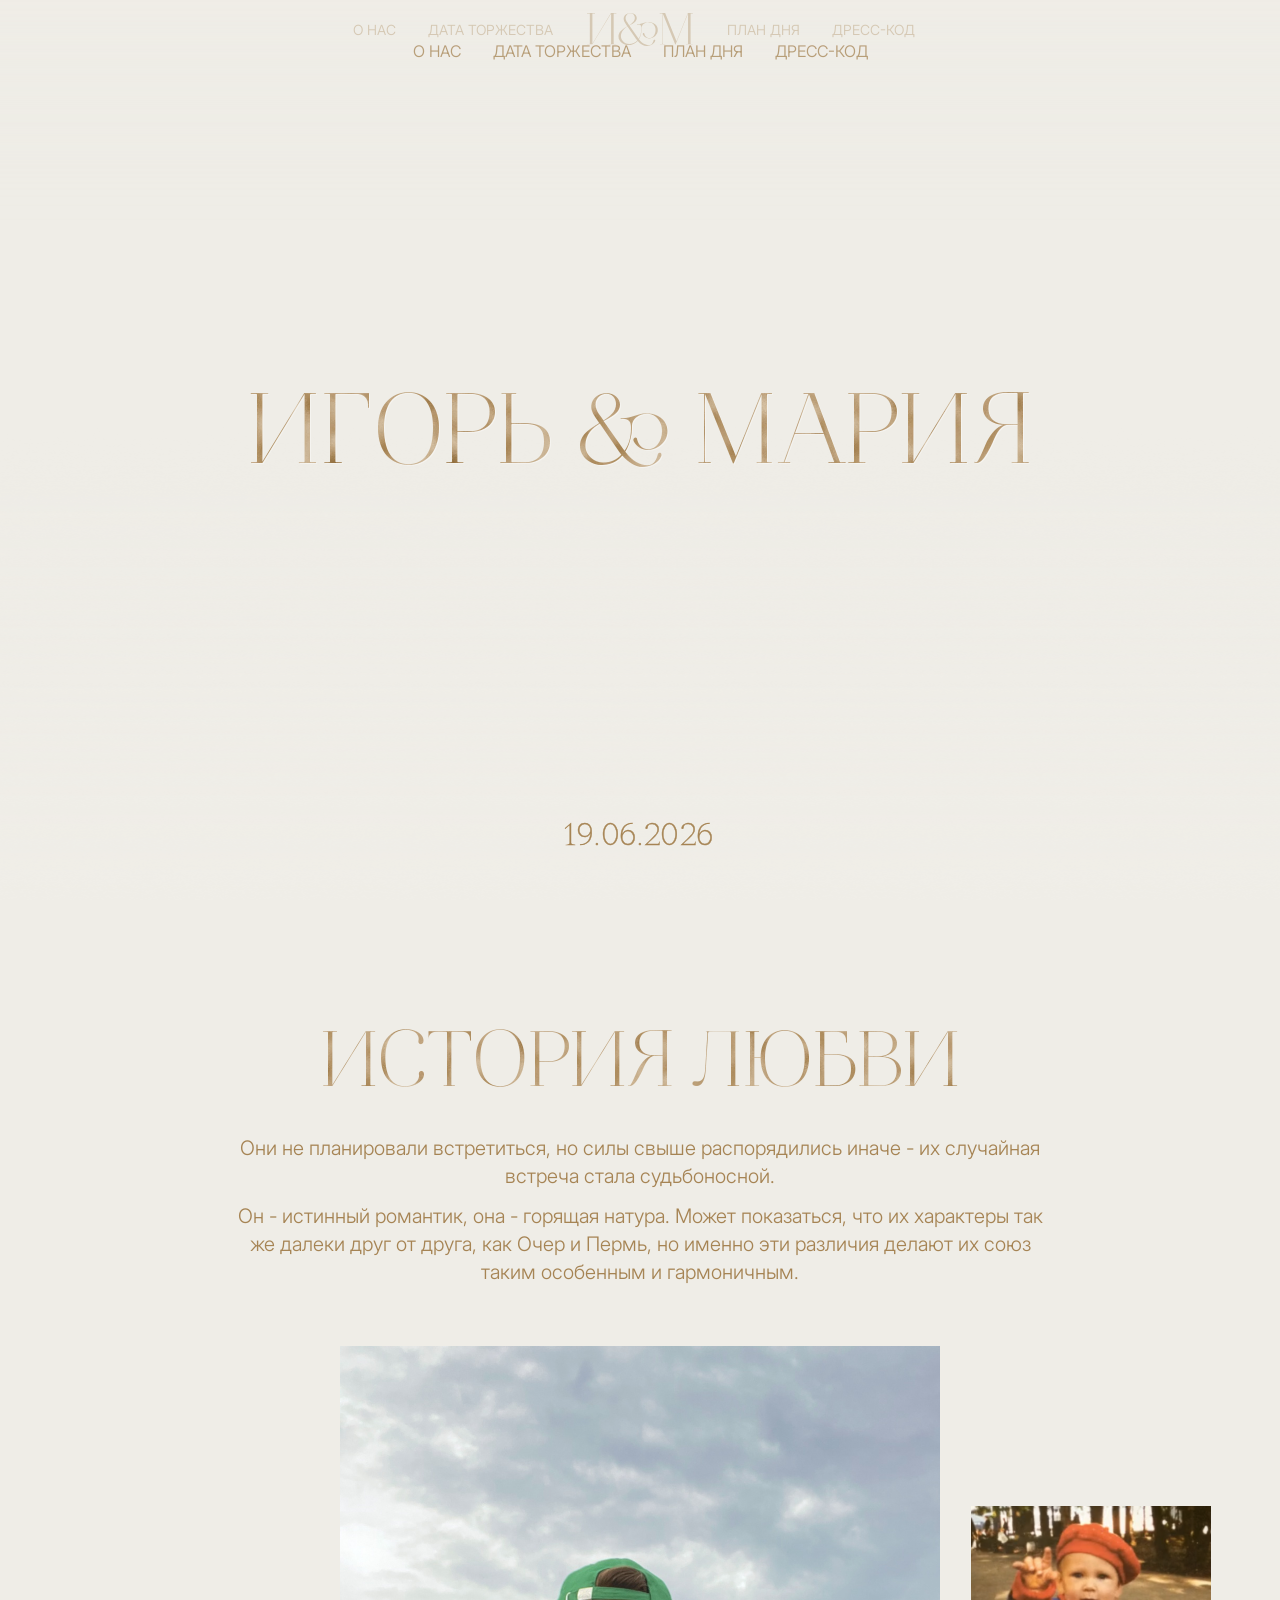
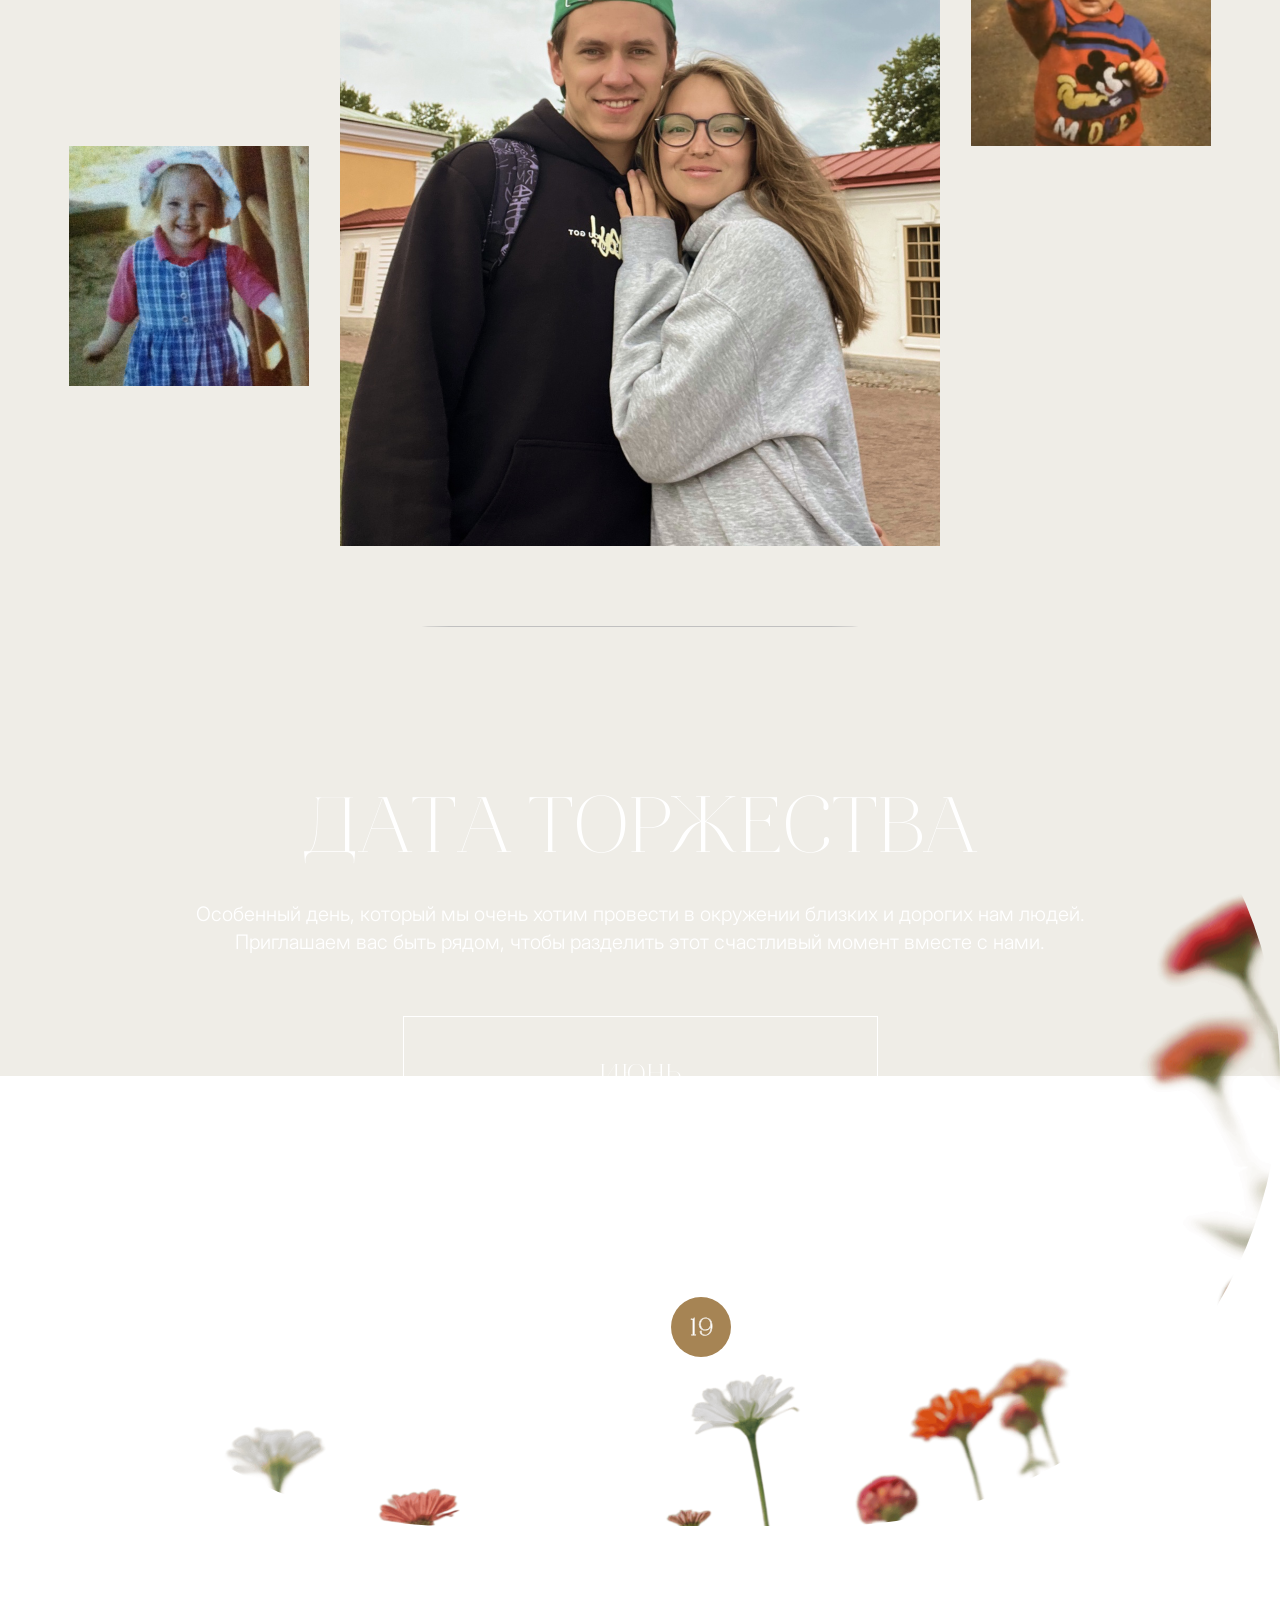
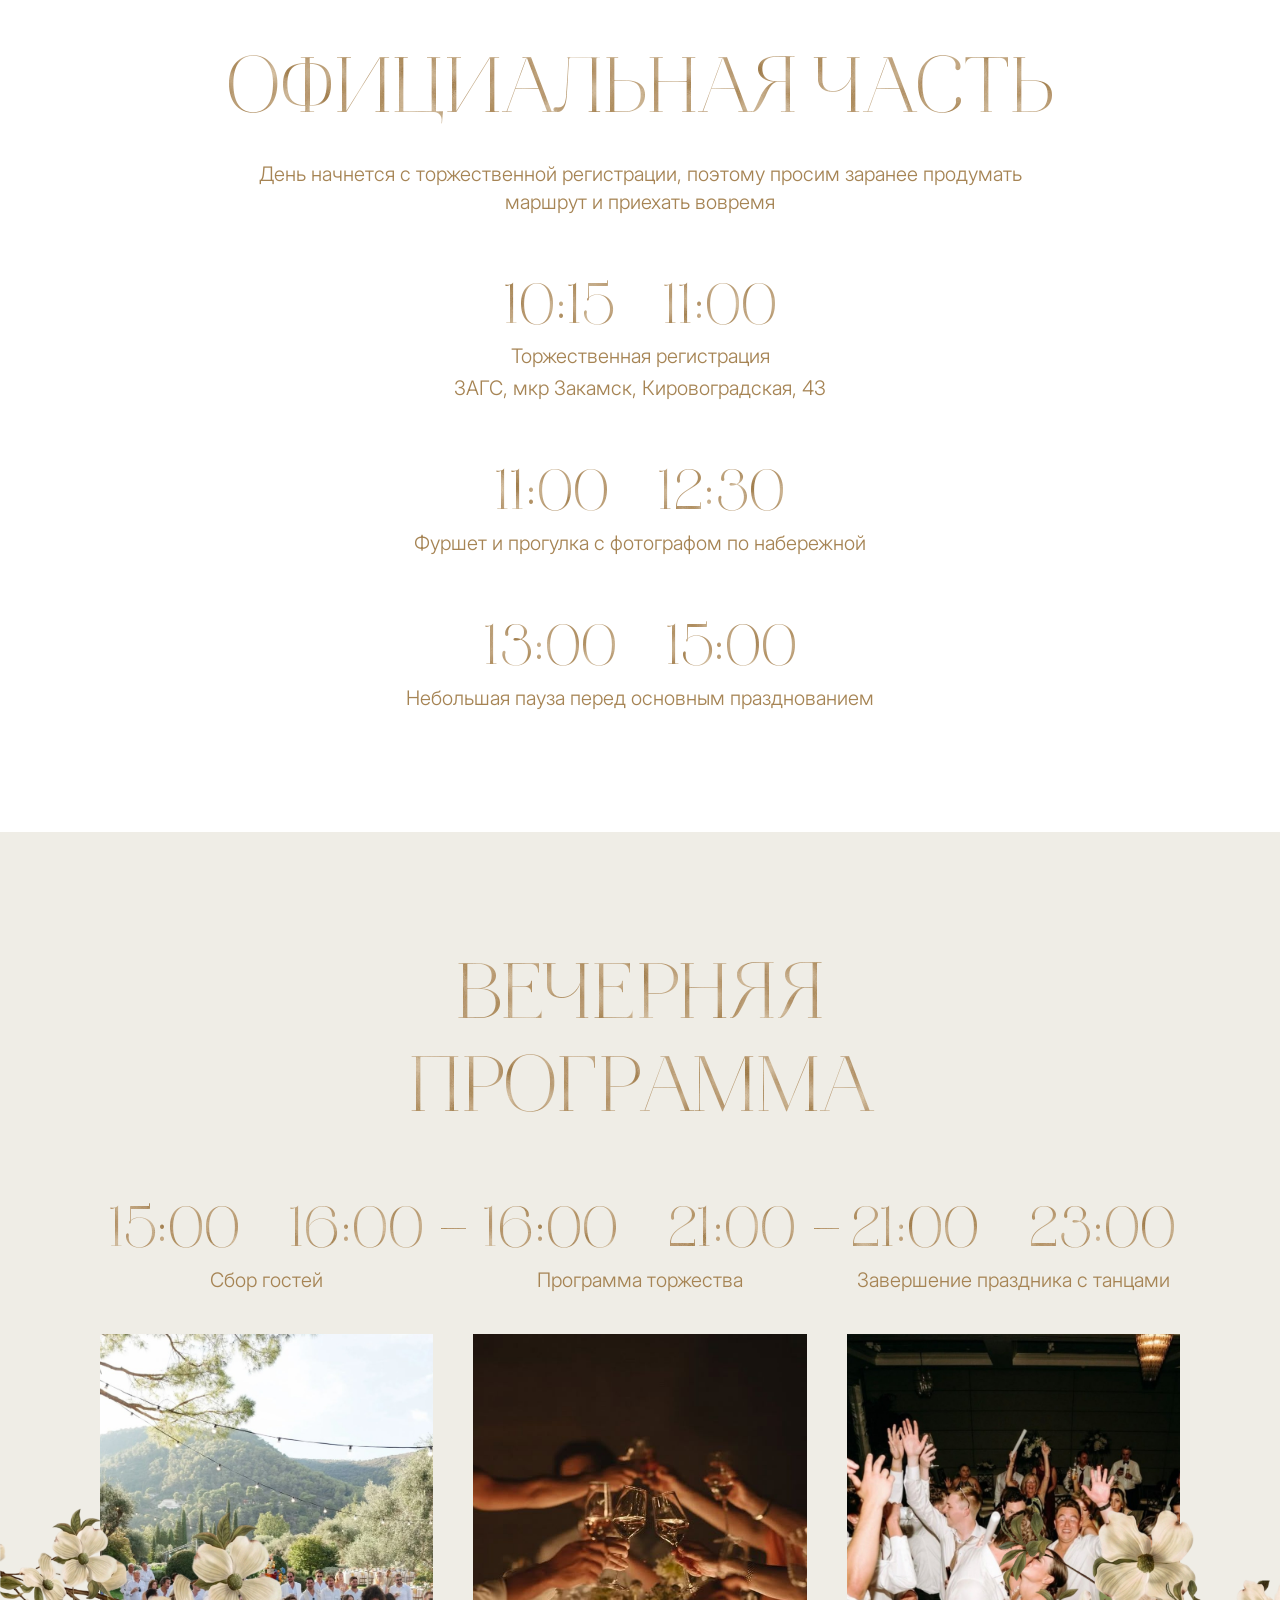
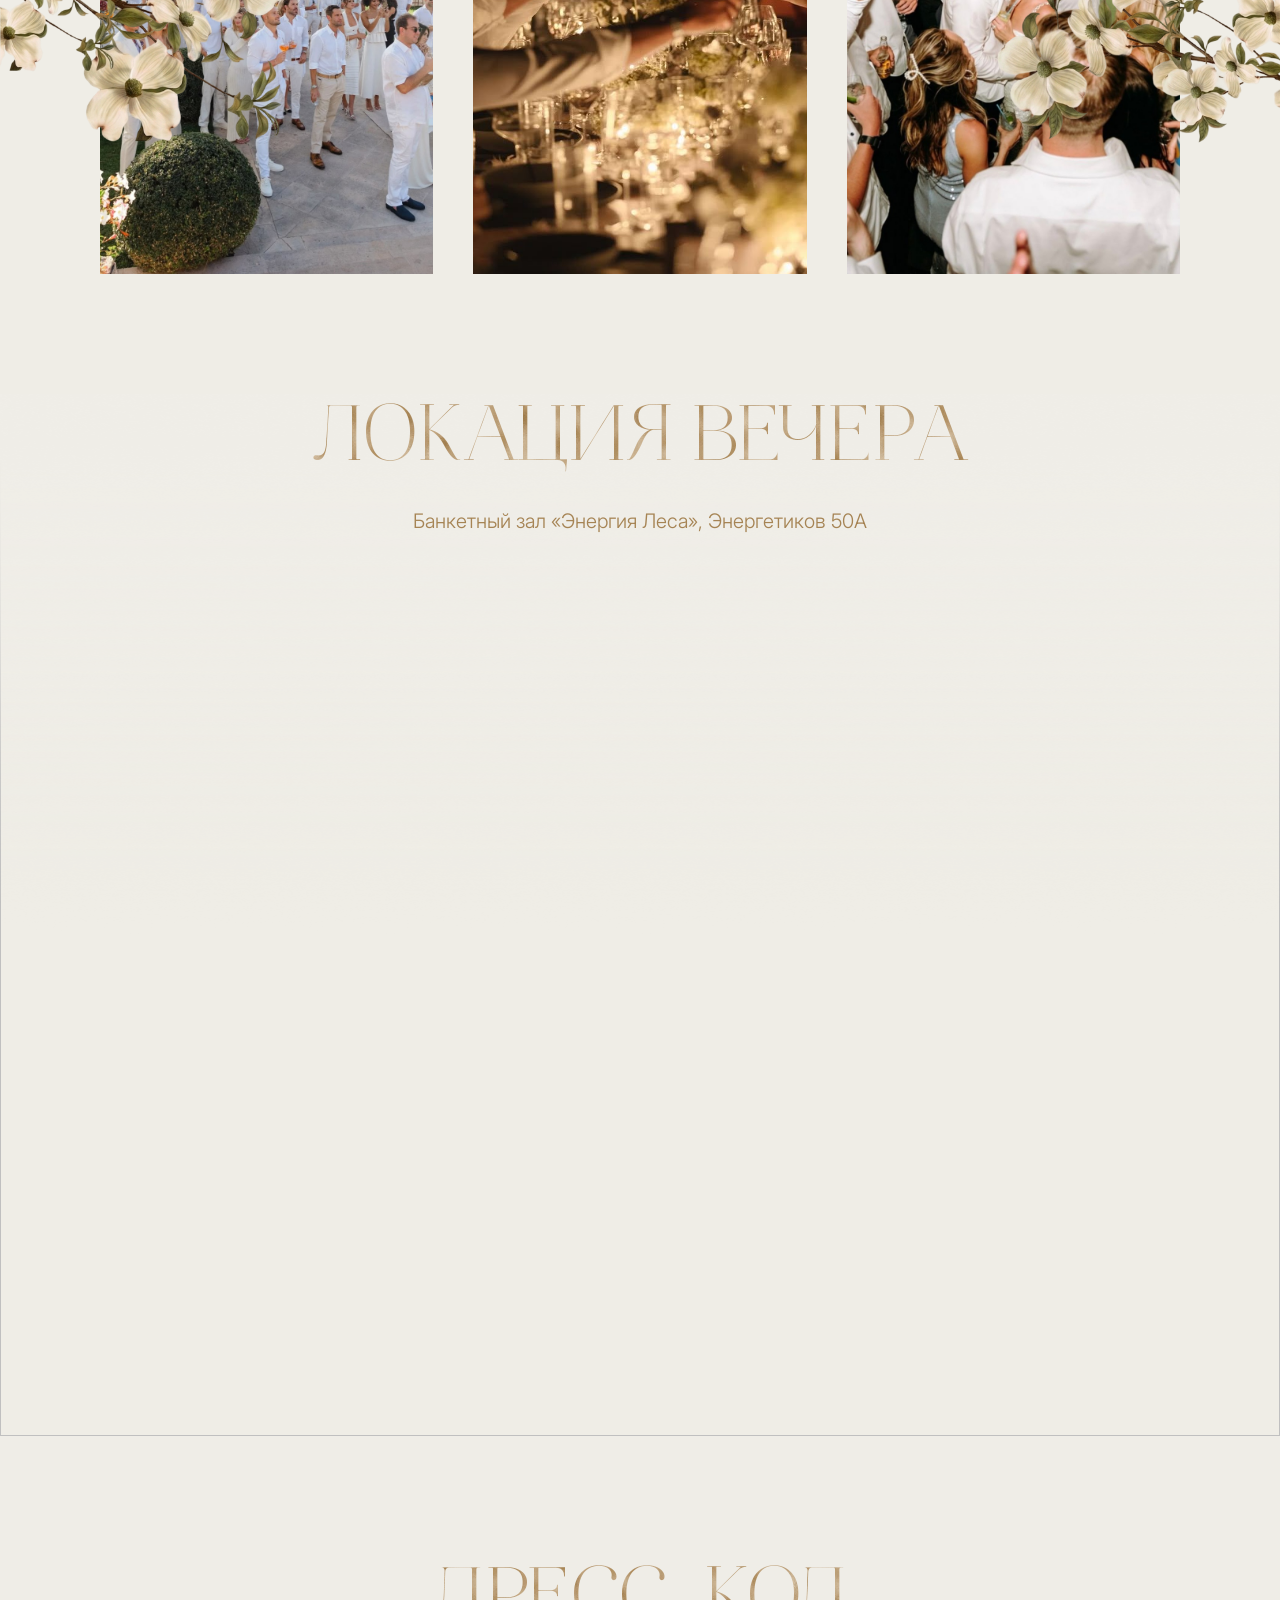
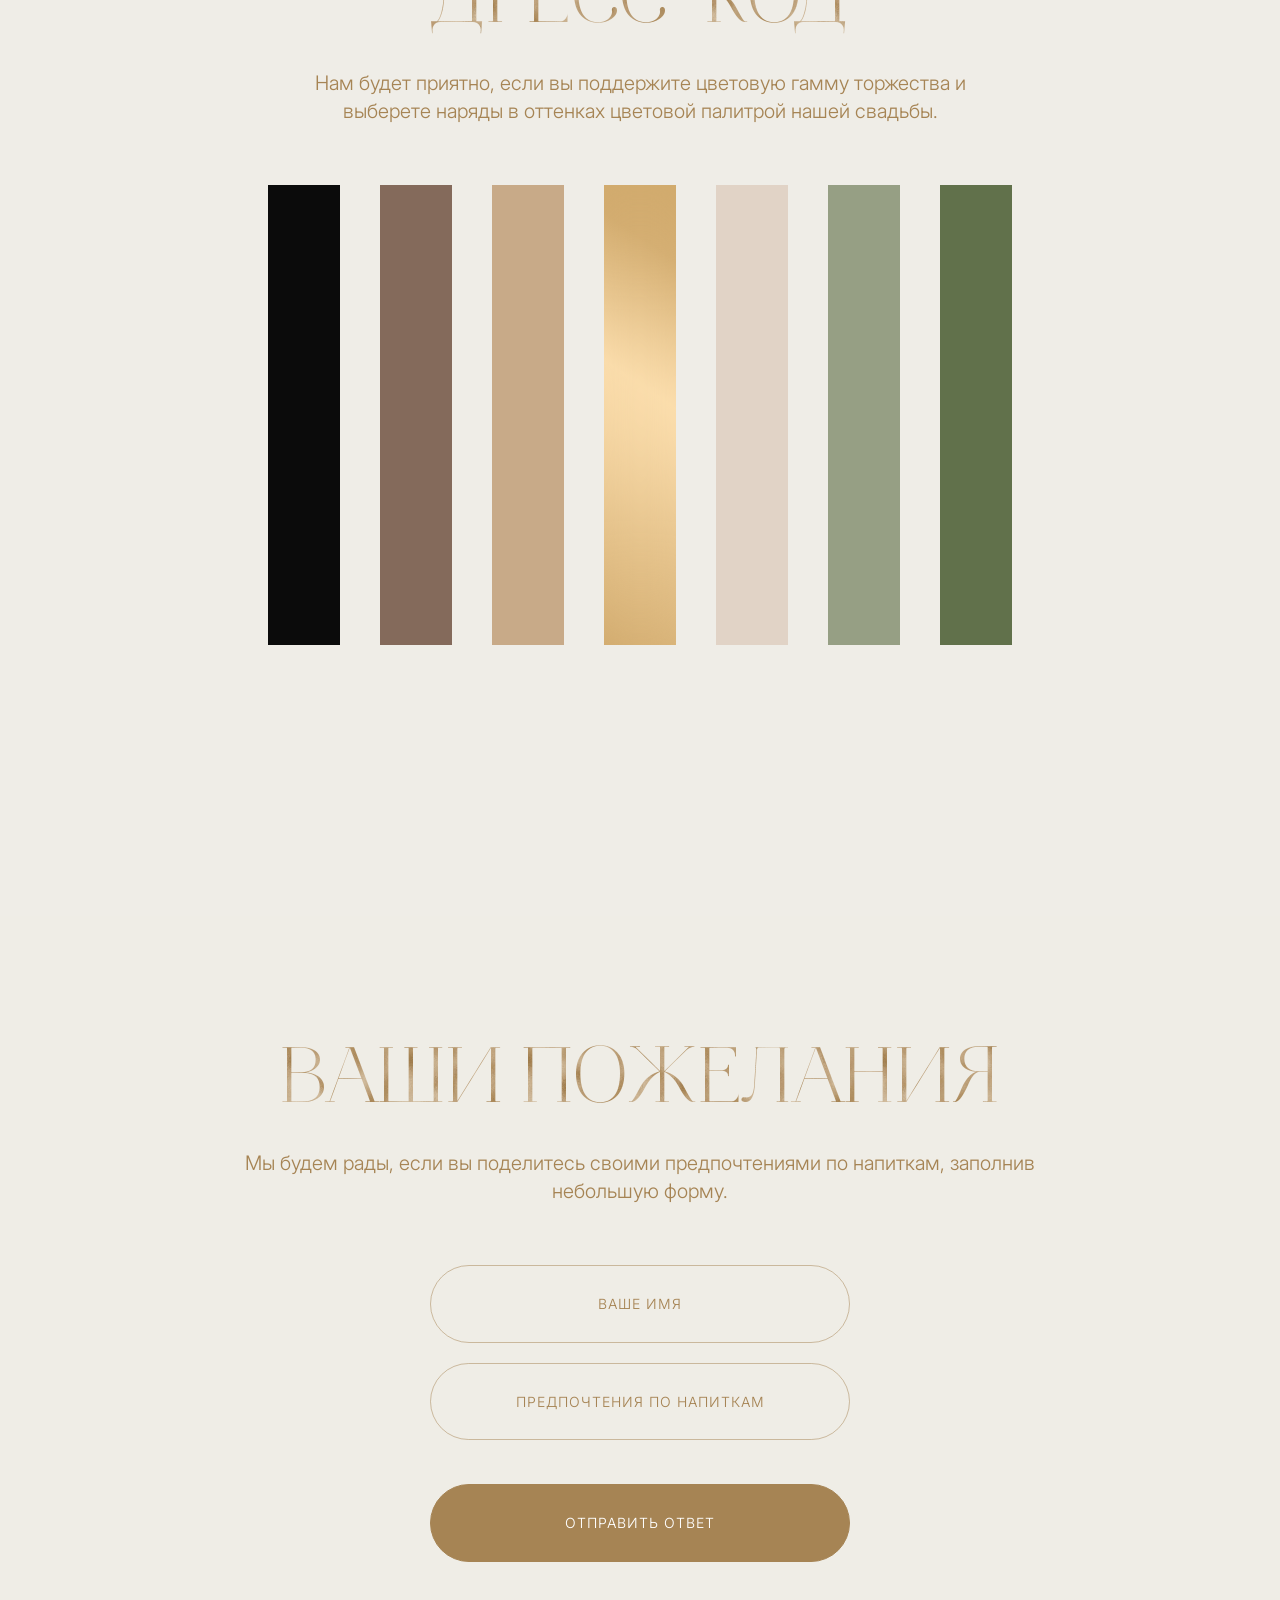
==== commit a6bb805c: "summertime" ====
--- a/index.html
+++ b/index.html
@@ -19,7 +19,6 @@
       ></video>
 
       <img class="site__blur-top-mob" src="./assets/blur%20top%20mob.png" alt="" aria-hidden="true" />
-      <img class="site__blur-bottom-mob" src="./assets/blur%20bottom.png" alt="" aria-hidden="true" />
 
       <section class="hero" id="home" aria-label="Главный экран">
         <img class="hero__blur-bottom" src="./assets/blur%20bottom.png" alt="" aria-hidden="true" />
@@ -79,6 +78,9 @@
       <div class="hero-flow-spacer" aria-hidden="true"></div>
 
       <section class="story section-panel" id="story">
+        <div class="story__mobile-video-fill" aria-hidden="true"></div>
+        <img class="site__blur-bottom-mob" src="./assets/blur%20bottom.png" alt="" aria-hidden="true" />
+
         <div class="section-copy">
           <h1 class="texture-title">История любви</h1>
           <div class="section-text">
@@ -276,7 +278,6 @@
       const heroTitleFull = document.querySelector(".hero__title-full");
       const heroTitleShort = document.querySelector(".hero__title-short");
       const heroTopCompensation = document.querySelector(".hero__top-compensation");
-      const siteBlurBottomMob = document.querySelector(".site__blur-bottom-mob");
       const mobileHeader = document.querySelector(".mobile-header");
       const mobileMenuTrigger = document.querySelector(".mobile-menu-trigger");
       const mobileMenu = document.querySelector(".mobile-menu");
@@ -298,7 +299,7 @@
       const selectedDayCopy = document.querySelector(".calendar__selected-day-copy");
       const site = document.querySelector(".site");
       const root = document.documentElement;
-      const minHeroHeight = 60;
+      const minHeroHeight = 0;
       const navHideHeight = 300;
       const navFadeDistance = 60;
       const WEB_APP_URL = "https://script.google.com/macros/s/AKfycbyQB_AVFuXrDhmCkzZAaO95NelLOgTBFsa3n5BIgzv1pyQYrrf-swNnONj6Cy5QMKxuaA/exec";
@@ -342,7 +343,6 @@
       let lastMobileHeroTransform = null;
       let lastMobileTitleFullTransform = null;
       let lastMobileHeroVideoVisible = null;
-      let lastMobileBlurBottomScrollY = null;
       let lastMobileSecondaryScrollY = null;
       let datePanStartY = 0;
       let datePanEndY = 0;
@@ -529,7 +529,7 @@
           return;
         }
 
-        const paddingTop = Math.round(40 - 28 * progress);
+        const paddingTop = Math.round(40 - 20 * progress);
         if (paddingTop !== lastMobileHeaderPaddingTop) {
           mobileHeader.style.setProperty("--mobile-header-padding-top", `${paddingTop}px`);
           lastMobileHeaderPaddingTop = paddingTop;
@@ -639,26 +639,6 @@
 
         const index = Math.min(Math.floor(scrollY / mobileHeroFrameStep), mobileHeroFrames.length - 1);
         return mobileHeroFrames[index];
-      };
-
-      const updateMobileBlurBottom = (scrollY = window.scrollY) => {
-        if (!siteBlurBottomMob || window.innerWidth >= 1200) {
-          if (siteBlurBottomMob) {
-            siteBlurBottomMob.style.removeProperty("--site-blur-bottom-scroll-y");
-          }
-          lastMobileBlurBottomScrollY = null;
-          return;
-        }
-
-        const videoHeight = 600;
-        const holdDistance = Math.max((viewportHeight - videoHeight) / 2, 0);
-        const scrollYAfterTouch = Math.max(scrollY - holdDistance, 0);
-        const blurScrollY = -Math.round(scrollYAfterTouch);
-
-        if (blurScrollY !== lastMobileBlurBottomScrollY) {
-          siteBlurBottomMob.style.setProperty("--site-blur-bottom-scroll-y", `${blurScrollY}px`);
-          lastMobileBlurBottomScrollY = blurScrollY;
-        }
       };
 
       const setupGuestForm = () => {
@@ -802,9 +782,7 @@
 
           const heroRect = hero.getBoundingClientRect();
           updateHeroVideoState(heroRect.bottom > 0 && heroRect.top < window.innerHeight);
-          updateMobileHeader(0);
-          updateMobileBlurBottom(scrollY);
-
+          updateMobileHeader(Math.min(scrollY / 160, 1));
           requestSecondaryScrollFrame(scrollY);
 
           lastRenderedScrollY = window.scrollY;
@@ -817,9 +795,7 @@
         lastMobileHeroTransform = null;
         lastMobileTitleFullTransform = null;
         lastMobileHeroVideoVisible = null;
-        lastMobileBlurBottomScrollY = null;
         lastMobileSecondaryScrollY = null;
-        updateMobileBlurBottom(scrollY);
         const effectiveMinHeroHeight = window.innerWidth < 800 ? 120 : minHeroHeight;
         const effectiveShrinkDistance = Math.max(viewportHeight - effectiveMinHeroHeight, 0);
         const heroHeight = Math.max(viewportHeight - Math.min(scrollY, effectiveShrinkDistance), effectiveMinHeroHeight);
@@ -845,7 +821,7 @@
 
         if (heroHeight !== lastHeroHeight) {
           hero.style.height = `${heroHeight}px`;
-          hero.style.zIndex = "20";
+          hero.style.zIndex = "3";
           lastHeroHeight = heroHeight;
         }
 
--- a/styles.css
+++ b/styles.css
@@ -148,12 +148,12 @@
 
 .hero {
   position: fixed;
-  z-index: 20;
+  z-index: 3;
   inset: 0 0 auto;
   width: 100%;
   height: var(--viewport-height);
   max-height: var(--viewport-height);
-  min-height: 50px;
+  min-height: 0;
   padding: 40px var(--padding-horizontal);
   display: flex;
   flex-direction: column;
@@ -218,6 +218,10 @@
 .site__blur-bottom-mob {
   display: none;
   max-width: none;
+}
+
+.story__mobile-video-fill {
+  display: none;
 }
 
 .hero__blur-bottom {
@@ -400,7 +404,7 @@
 
 .section-panel {
   position: relative;
-  z-index: 3;
+  z-index: 2;
   padding: var(--padding-vertical) var(--padding-horizontal);
   display: flex;
   flex-direction: column;
@@ -1344,17 +1348,29 @@
   }
 
   .site__blur-bottom-mob {
-    position: fixed;
+    position: absolute;
     z-index: 1;
     left: 50%;
-    top: calc((var(--viewport-height) + 600px) / 2 - 589px);
+    top: calc(-1 * (((var(--viewport-height) - 600px) / 2) + 589px));
     display: block;
     width: 4375px;
     height: auto;
     max-width: none;
     pointer-events: none;
-    -webkit-transform: translate3d(-50%, var(--site-blur-bottom-scroll-y, 0px), 0);
-    transform: translate3d(-50%, var(--site-blur-bottom-scroll-y, 0px), 0);
+    -webkit-transform: translate3d(-50%, 0, 0);
+    transform: translate3d(-50%, 0, 0);
+  }
+
+  .story__mobile-video-fill {
+    position: absolute;
+    z-index: 0;
+    left: 0;
+    right: 0;
+    bottom: 100%;
+    display: block;
+    height: max(0px, calc((var(--viewport-height) - 600px) / 2 + 2px));
+    background: var(--page-bg);
+    pointer-events: none;
   }
 
   .hero__blur-bottom {
@@ -1593,7 +1609,7 @@
 
   @media (max-width: 799.98px) {
     .site__blur-top-mob {
-      position: absolute;
+      position: fixed;
       z-index: 1;
       left: 50%;
       top: calc((var(--viewport-height) - 600px) / 2);
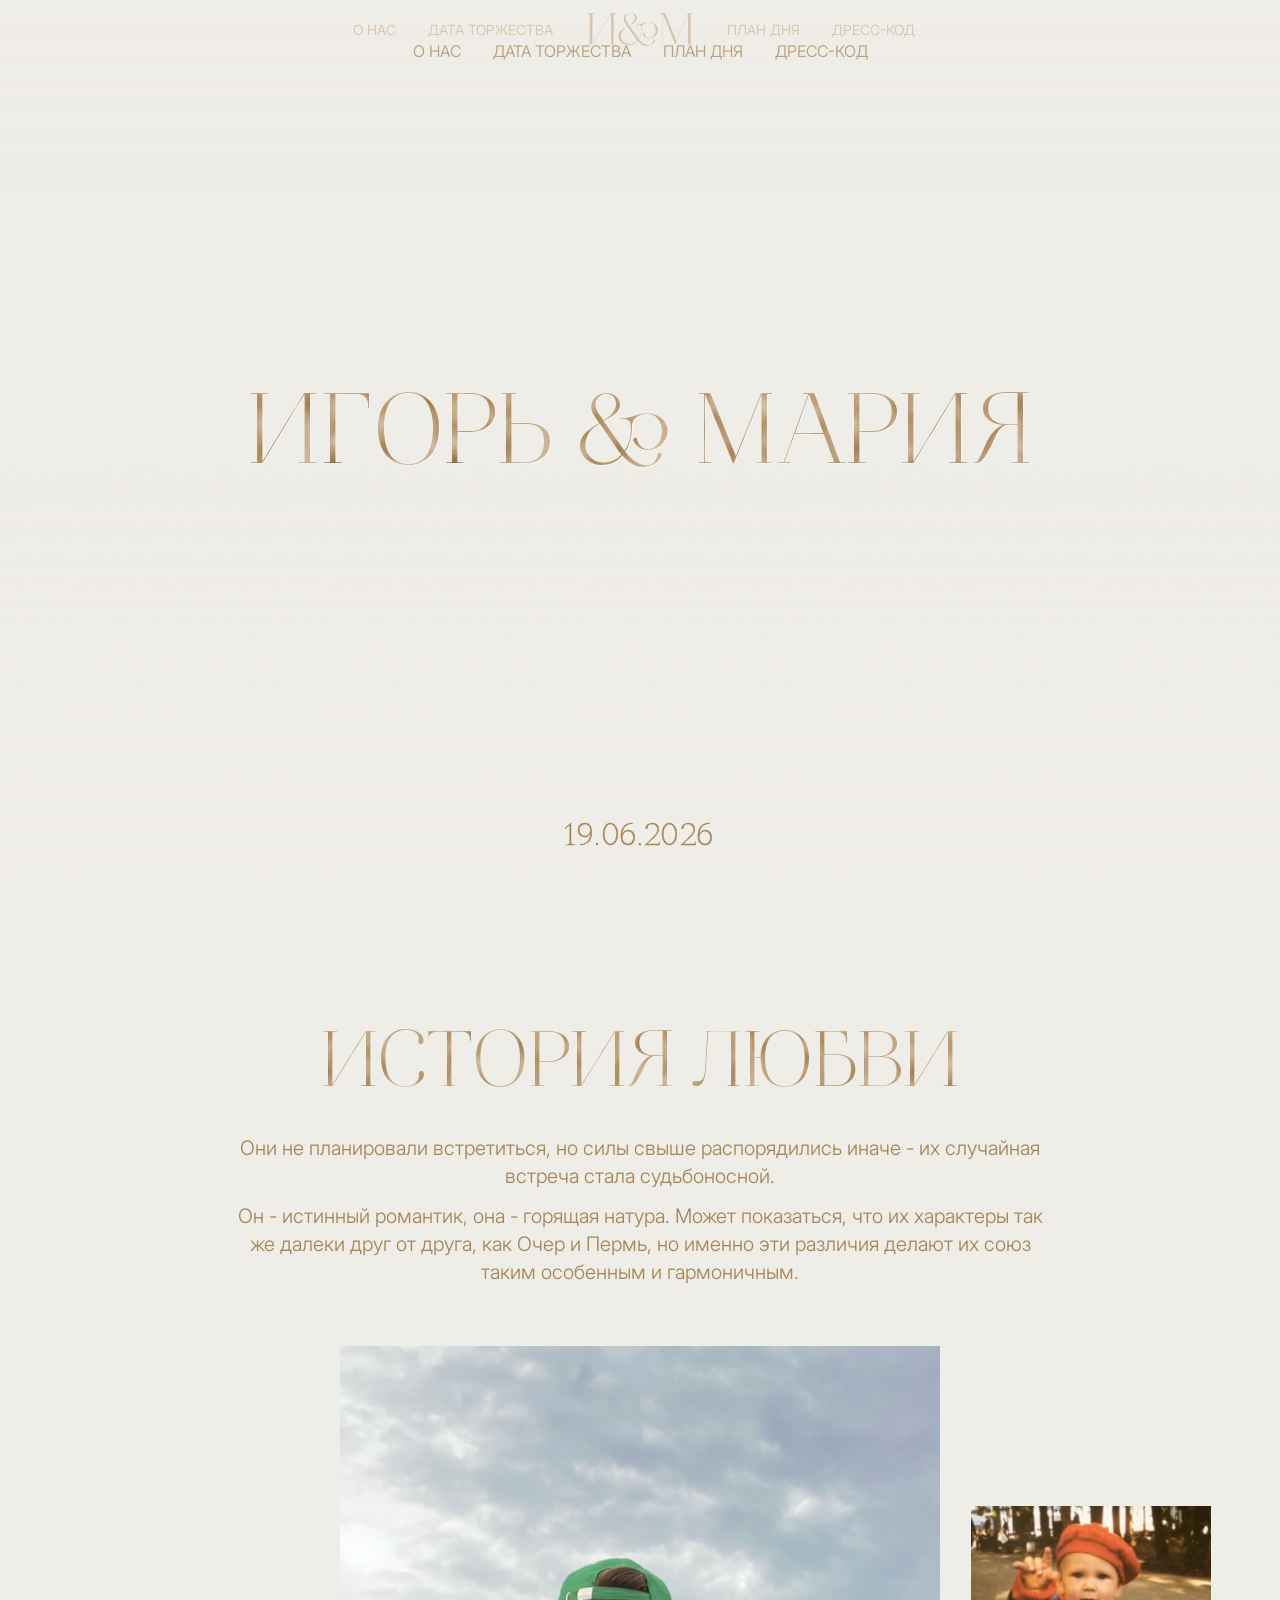
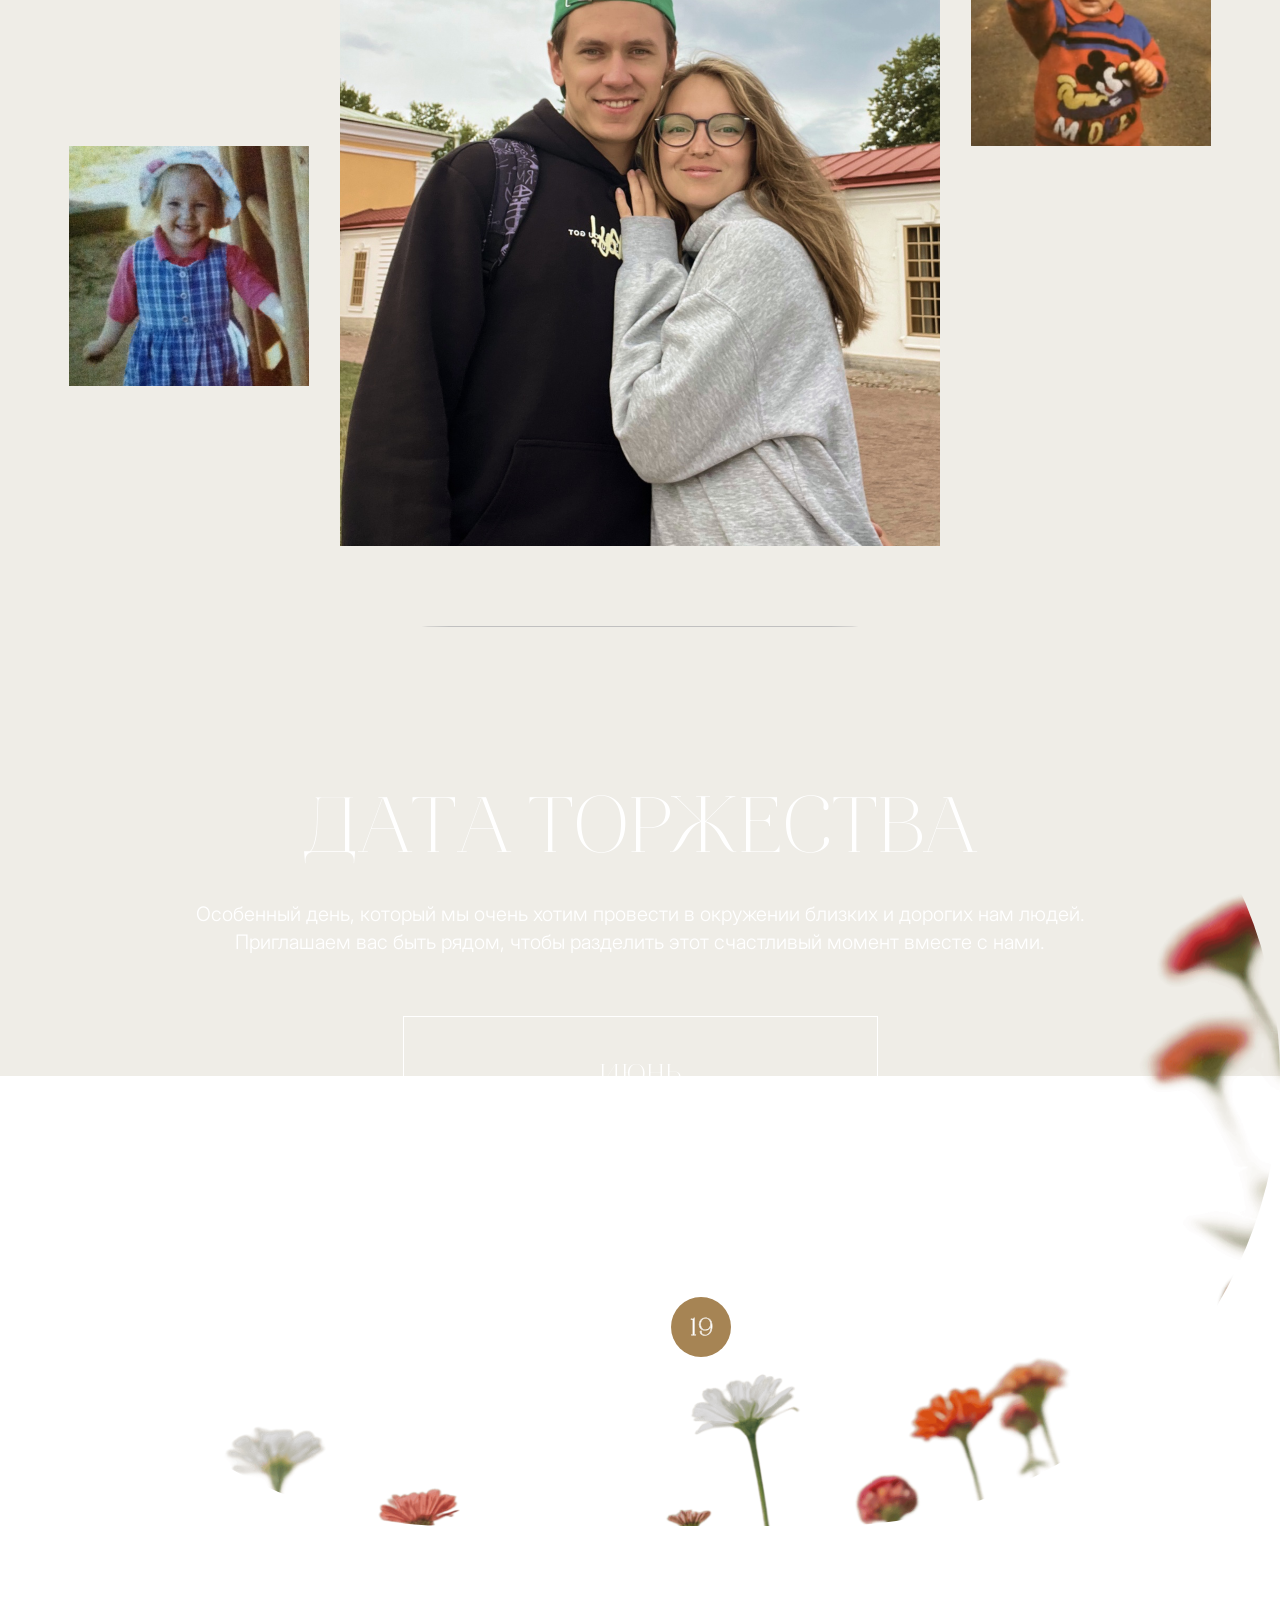
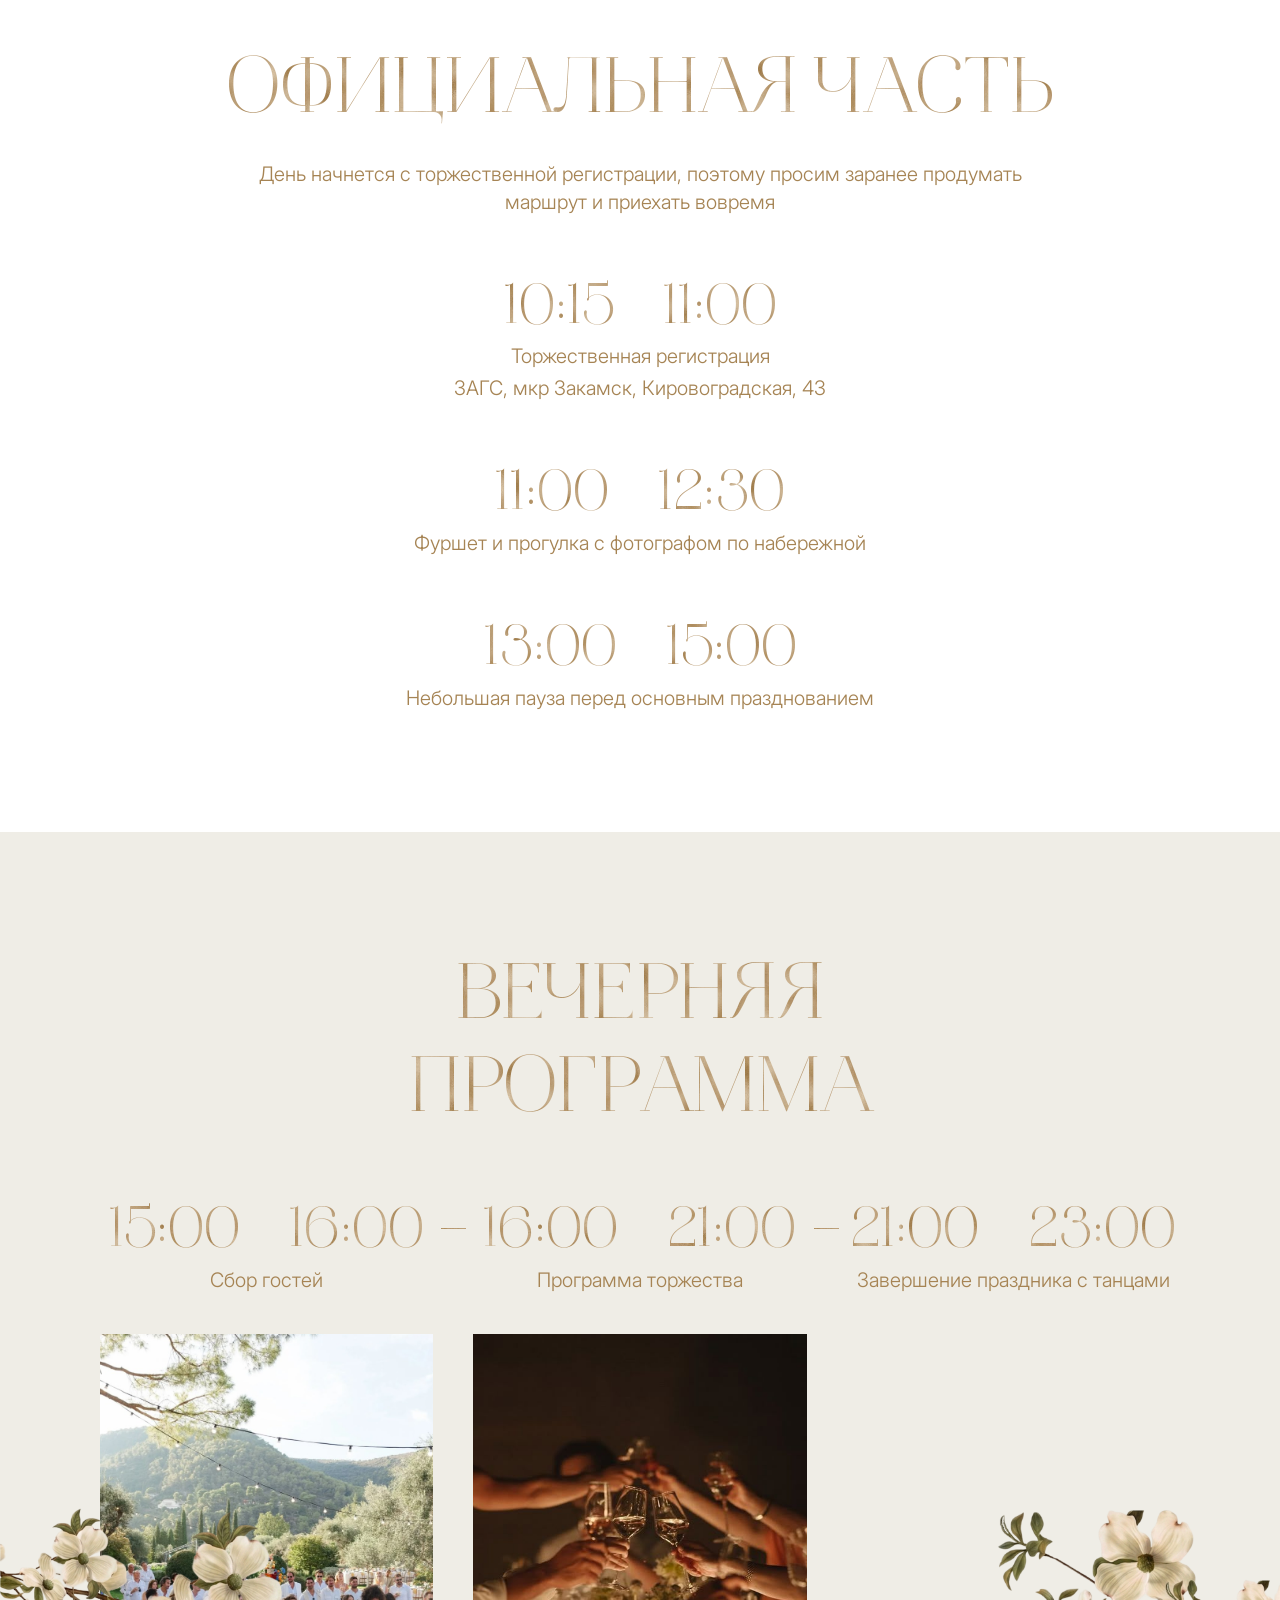
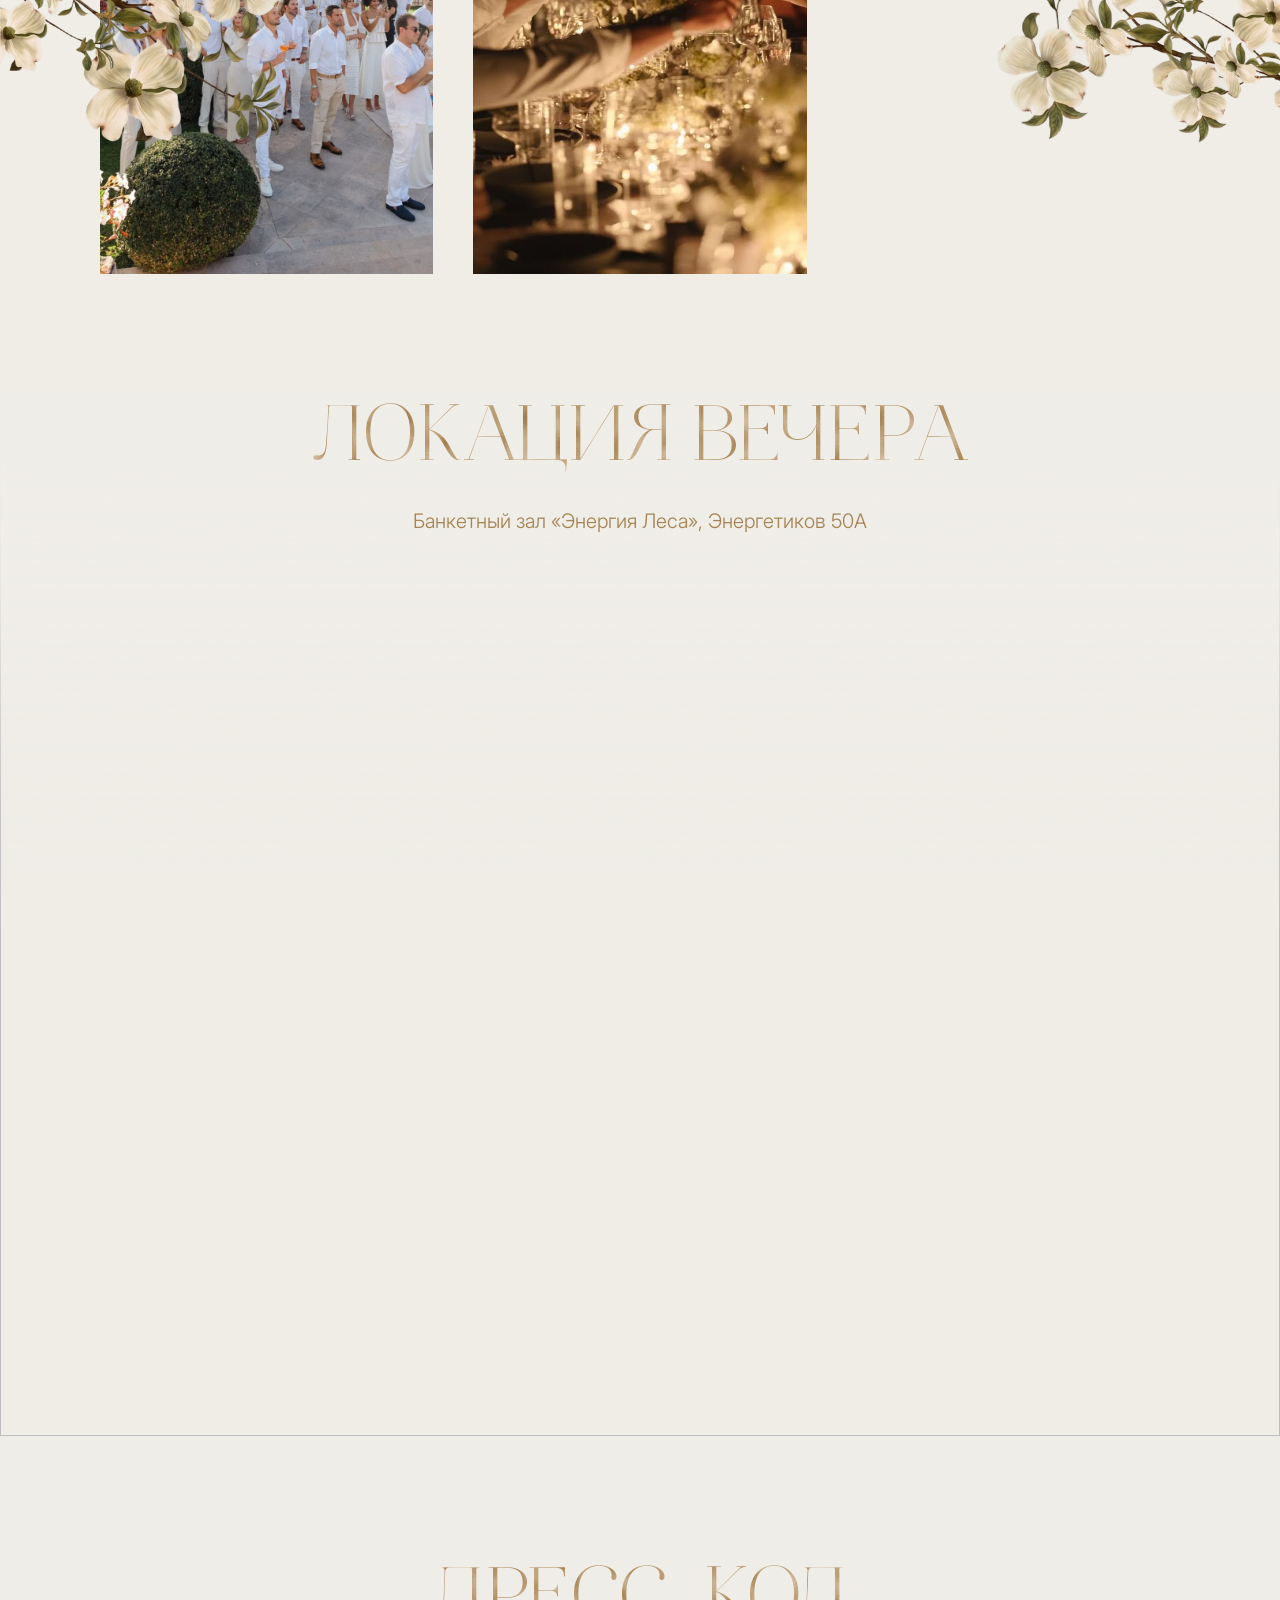
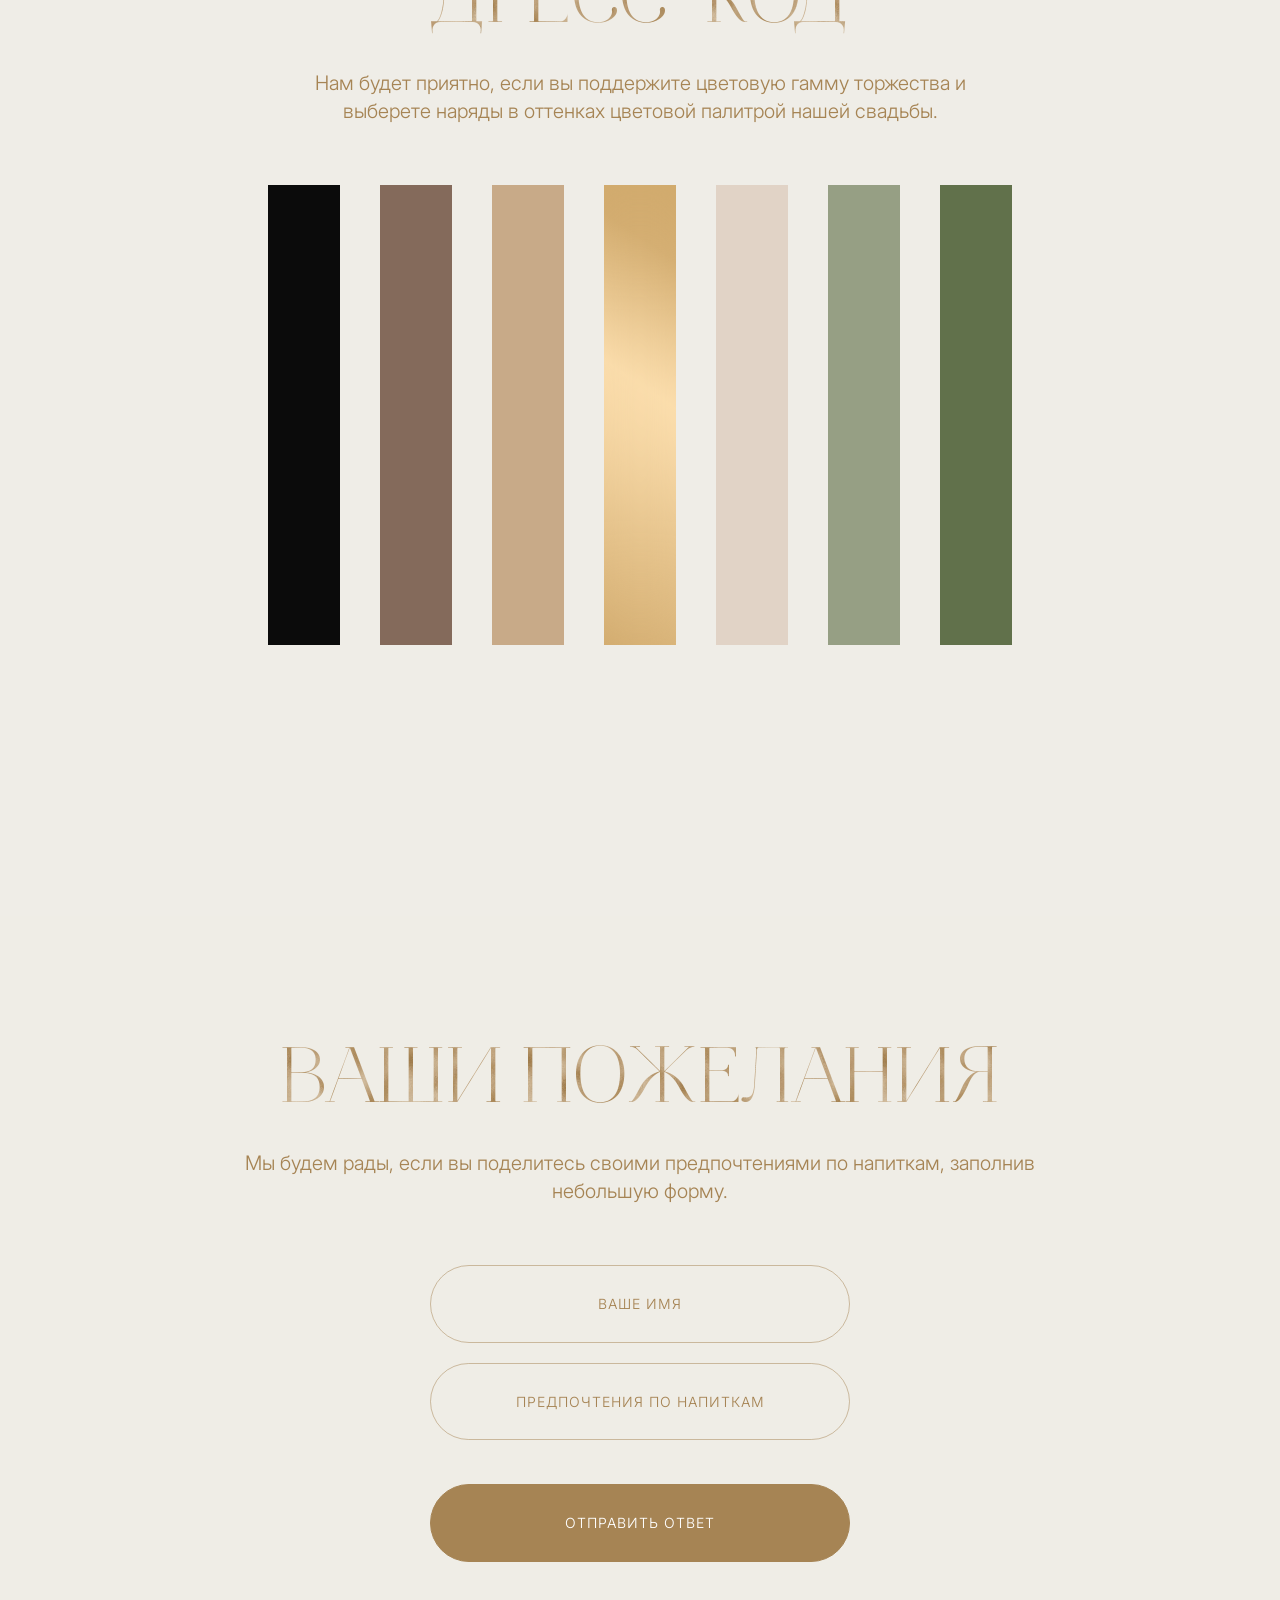
==== commit b4153169: "fox" ====
--- a/index.html
+++ b/index.html
@@ -741,6 +741,7 @@
 
         if (isMobileWidth) {
           const scrollY = window.scrollY;
+          const frame = getMobileHeroFrame(scrollY);
 
           if (!mobileHeroStylesReset) {
             hero.removeAttribute("style");
@@ -768,8 +769,7 @@
             }
 
             if (heroTitleFull) {
-              heroTitleFull.style.opacity = "";
-              heroTitleFull.style.transform = "";
+              heroTitleFull.style.opacity = "1";
             }
 
             if (heroDate) {
@@ -780,9 +780,23 @@
             mobileHeroStylesReset = true;
           }
 
-          const heroRect = hero.getBoundingClientRect();
-          updateHeroVideoState(heroRect.bottom > 0 && heroRect.top < window.innerHeight);
-          updateMobileHeader(Math.min(scrollY / 160, 1));
+          if (frame.heroHeight !== lastMobileHeroHeight) {
+            hero.style.height = `${frame.heroHeight}px`;
+            lastMobileHeroHeight = frame.heroHeight;
+          }
+
+          if (frame.heroTransform !== lastMobileHeroTransform) {
+            hero.style.transform = frame.heroTransform;
+            lastMobileHeroTransform = frame.heroTransform;
+          }
+
+          if (heroTitleFull && frame.titleFullTransform !== lastMobileTitleFullTransform) {
+            heroTitleFull.style.transform = frame.titleFullTransform;
+            lastMobileTitleFullTransform = frame.titleFullTransform;
+          }
+
+          updateHeroVideoState(frame.heroVideoVisible);
+          updateMobileHeader(frame.shrinkProgress);
           requestSecondaryScrollFrame(scrollY);
 
           lastRenderedScrollY = window.scrollY;
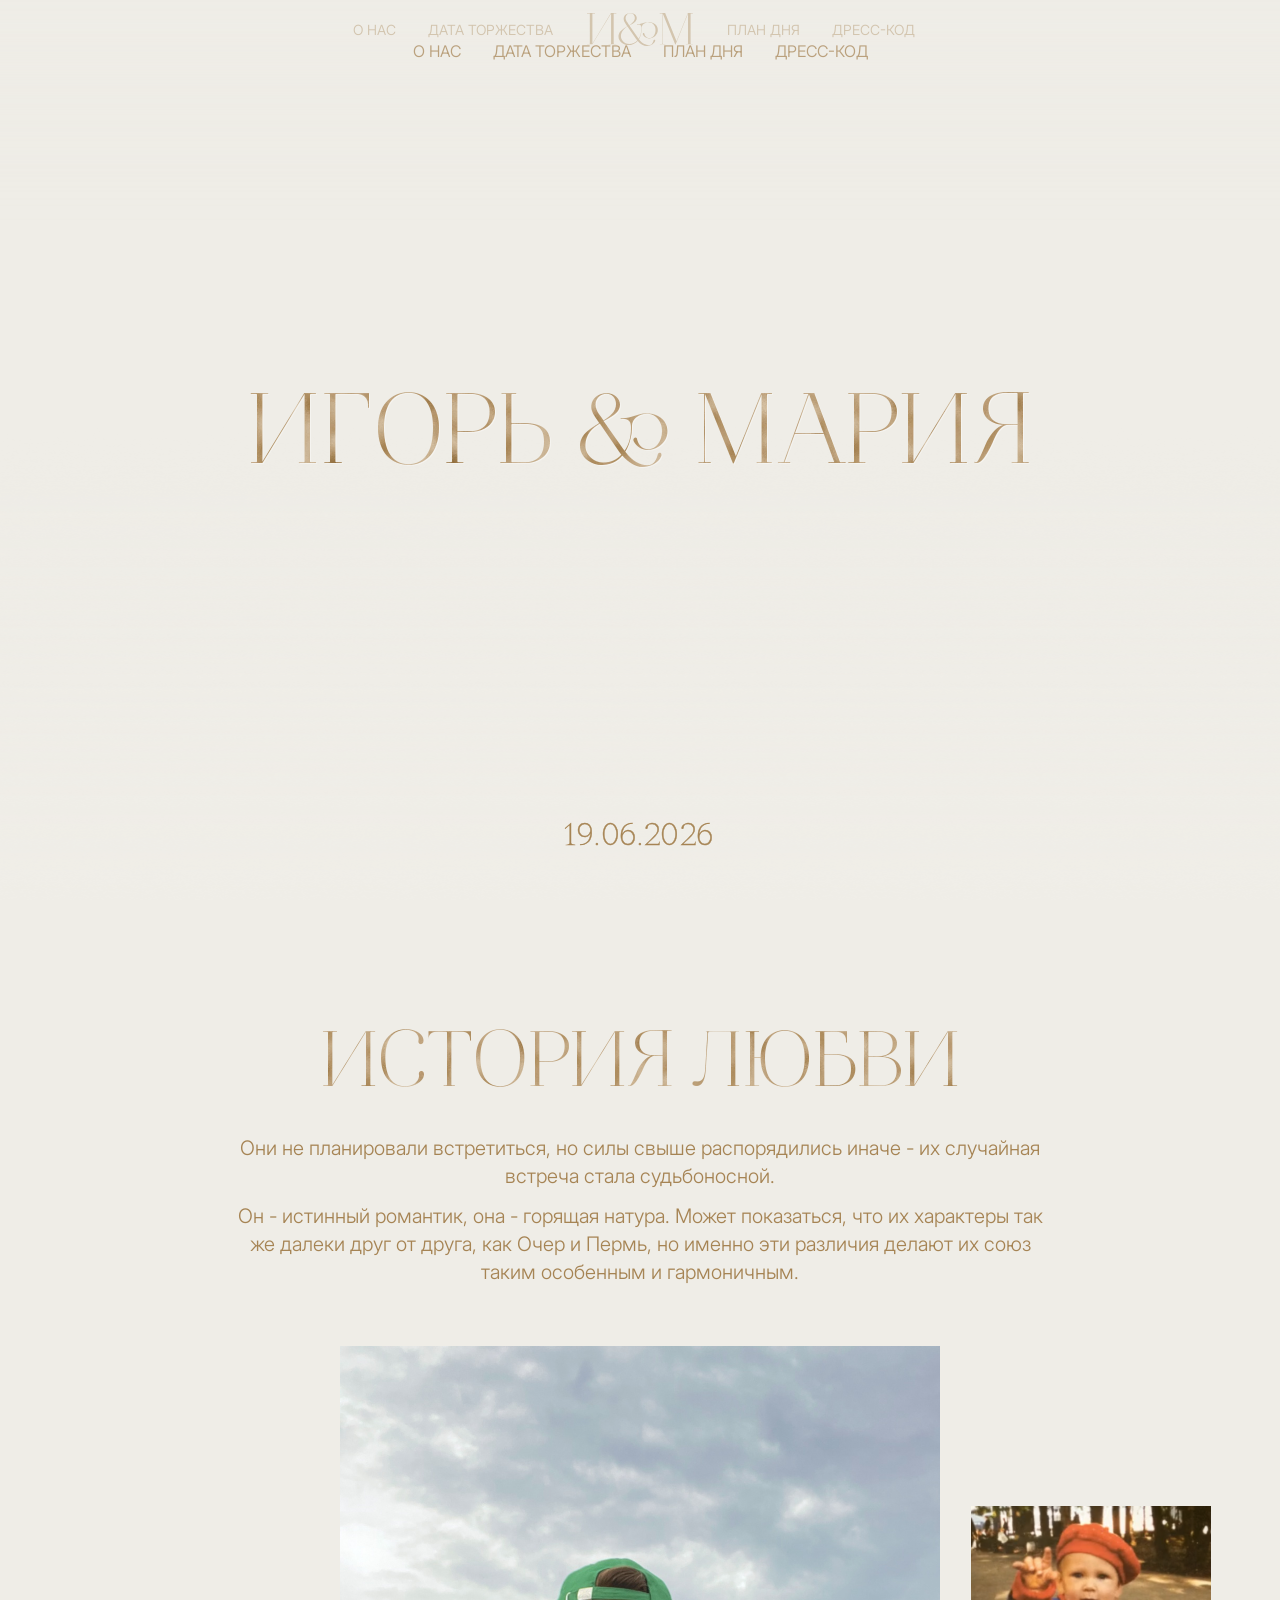
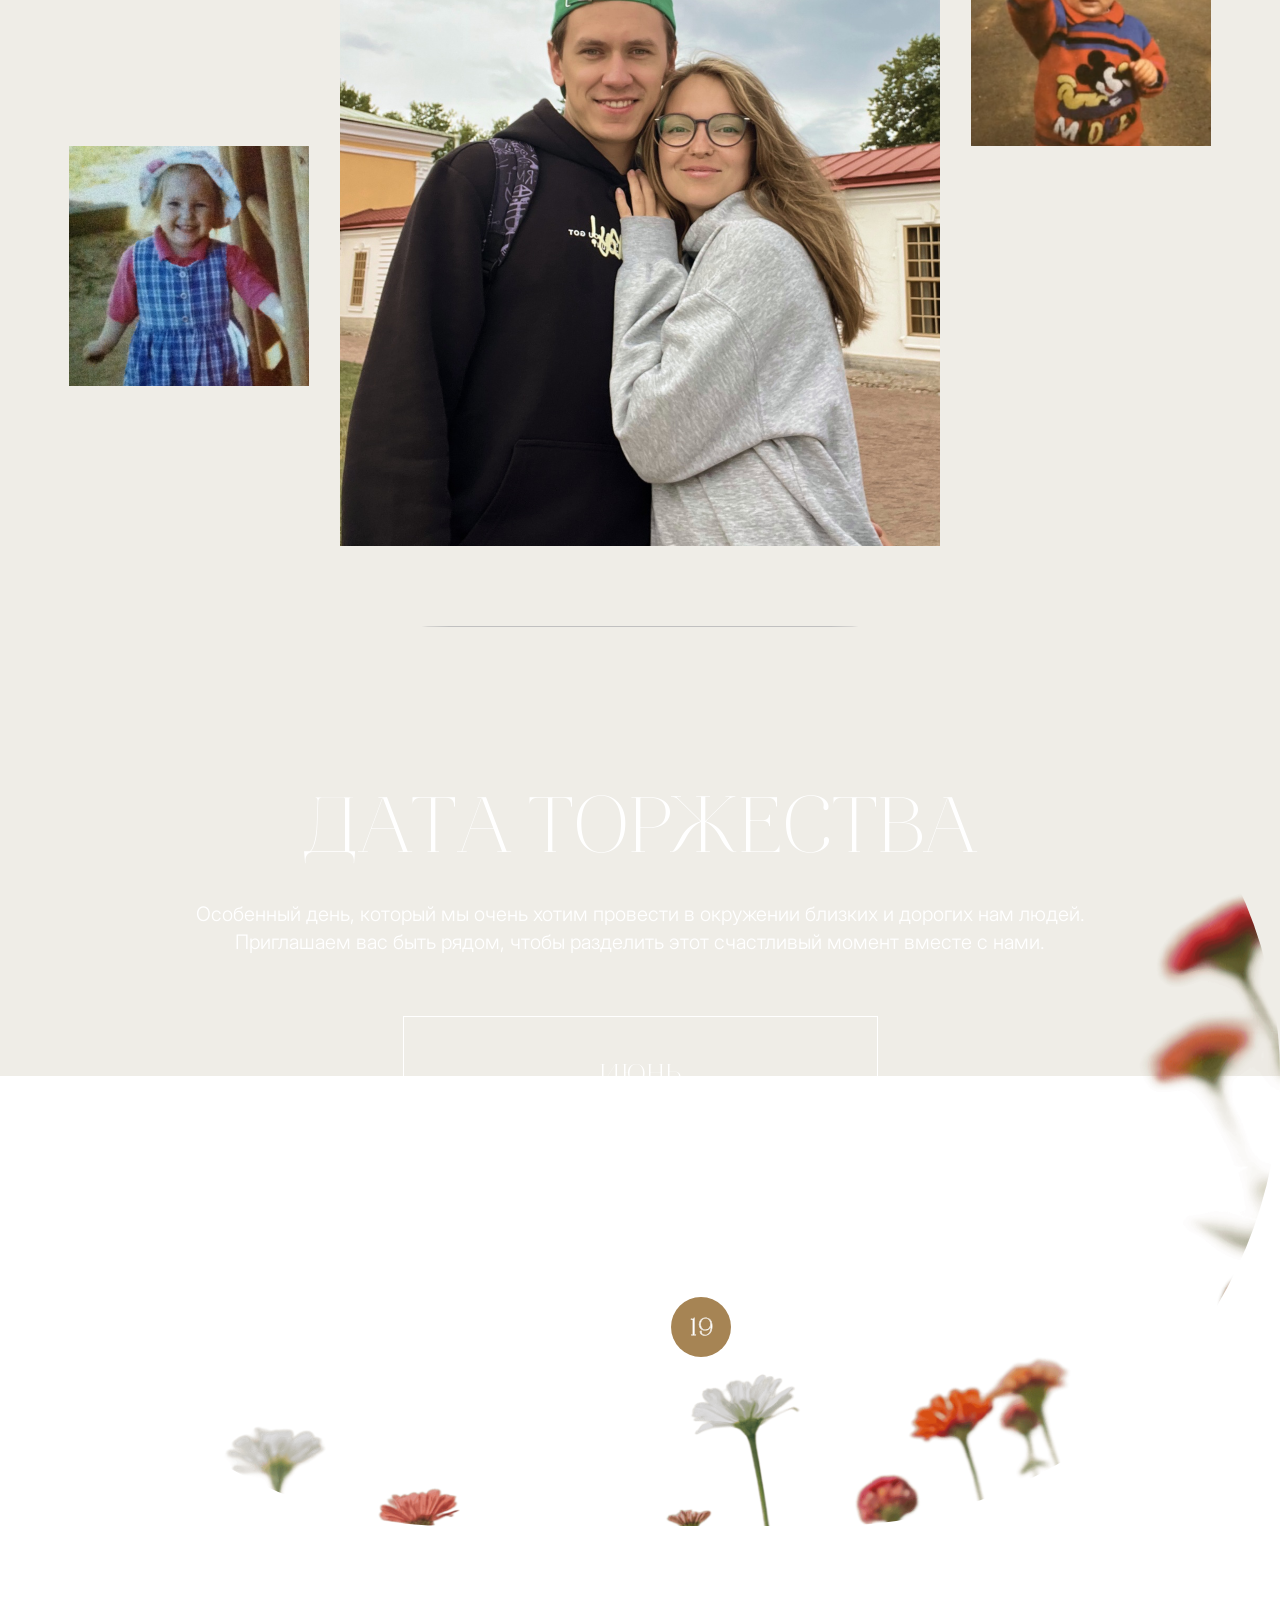
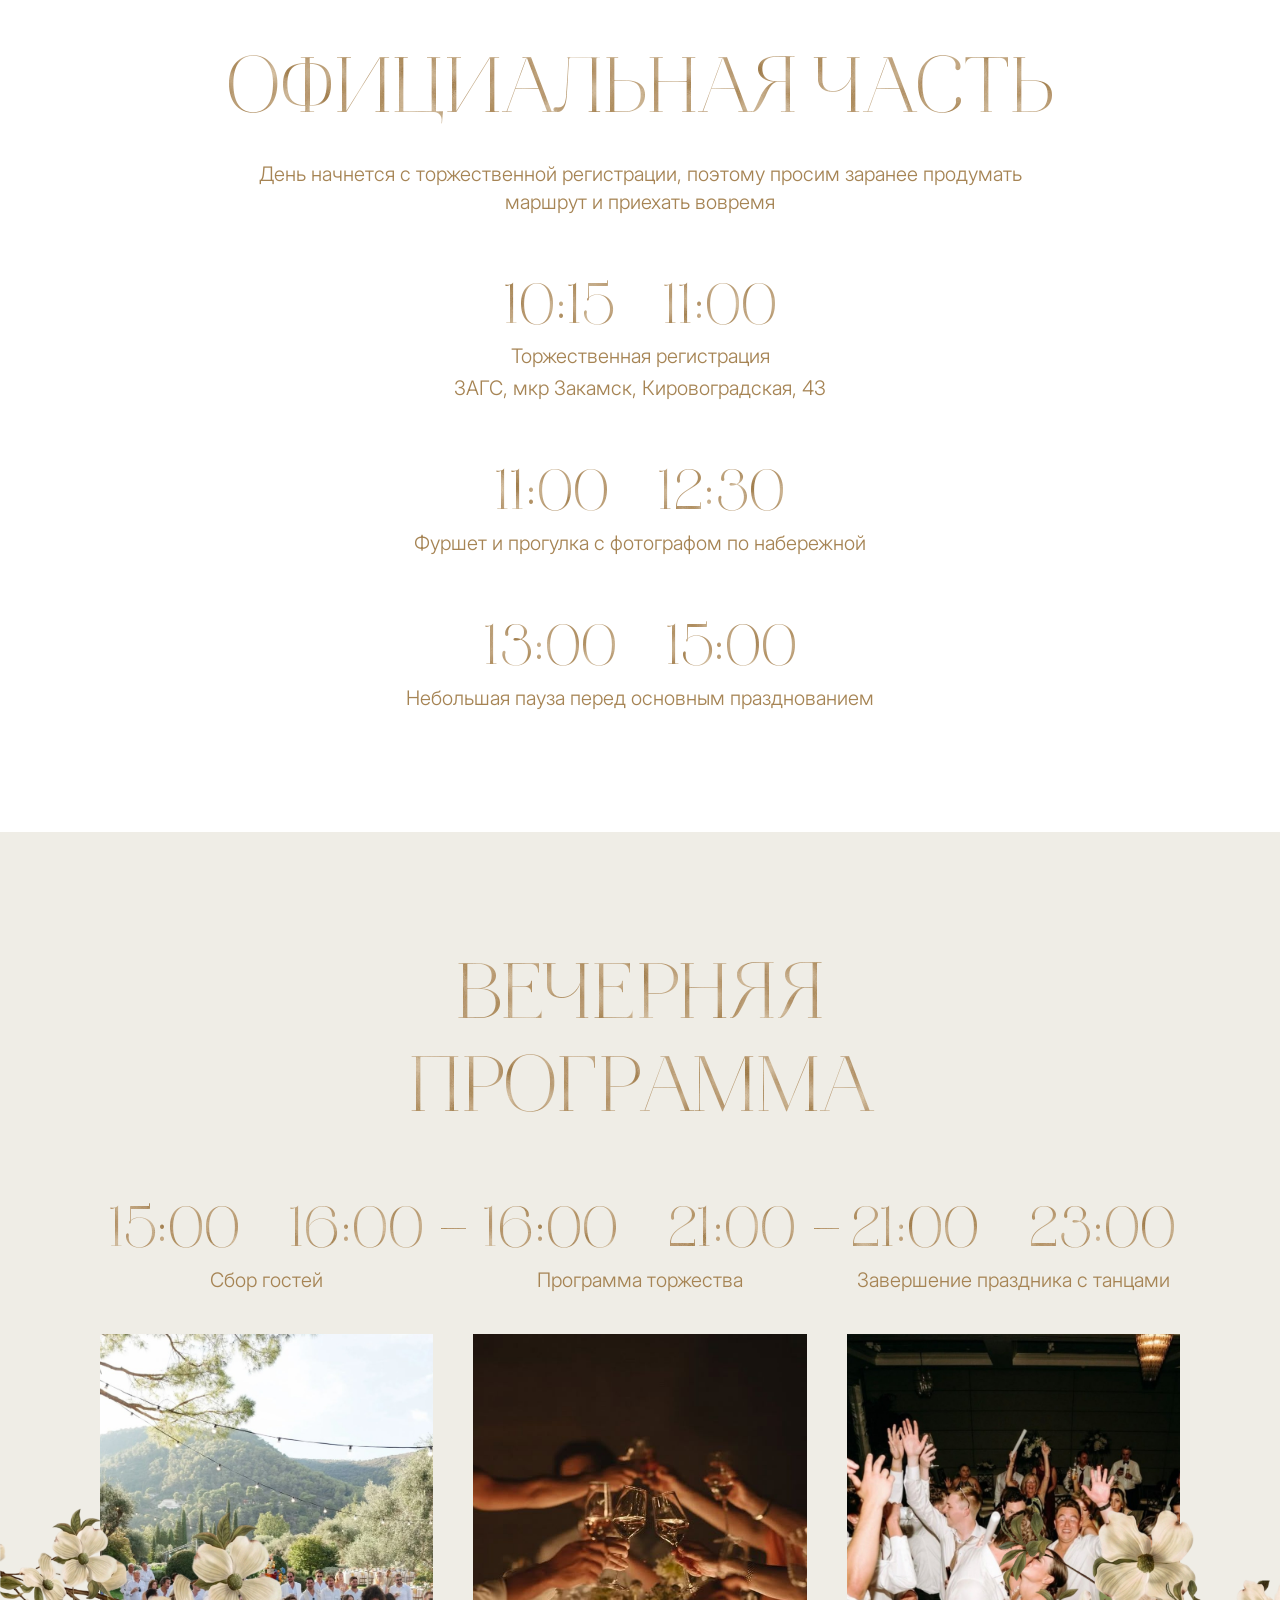
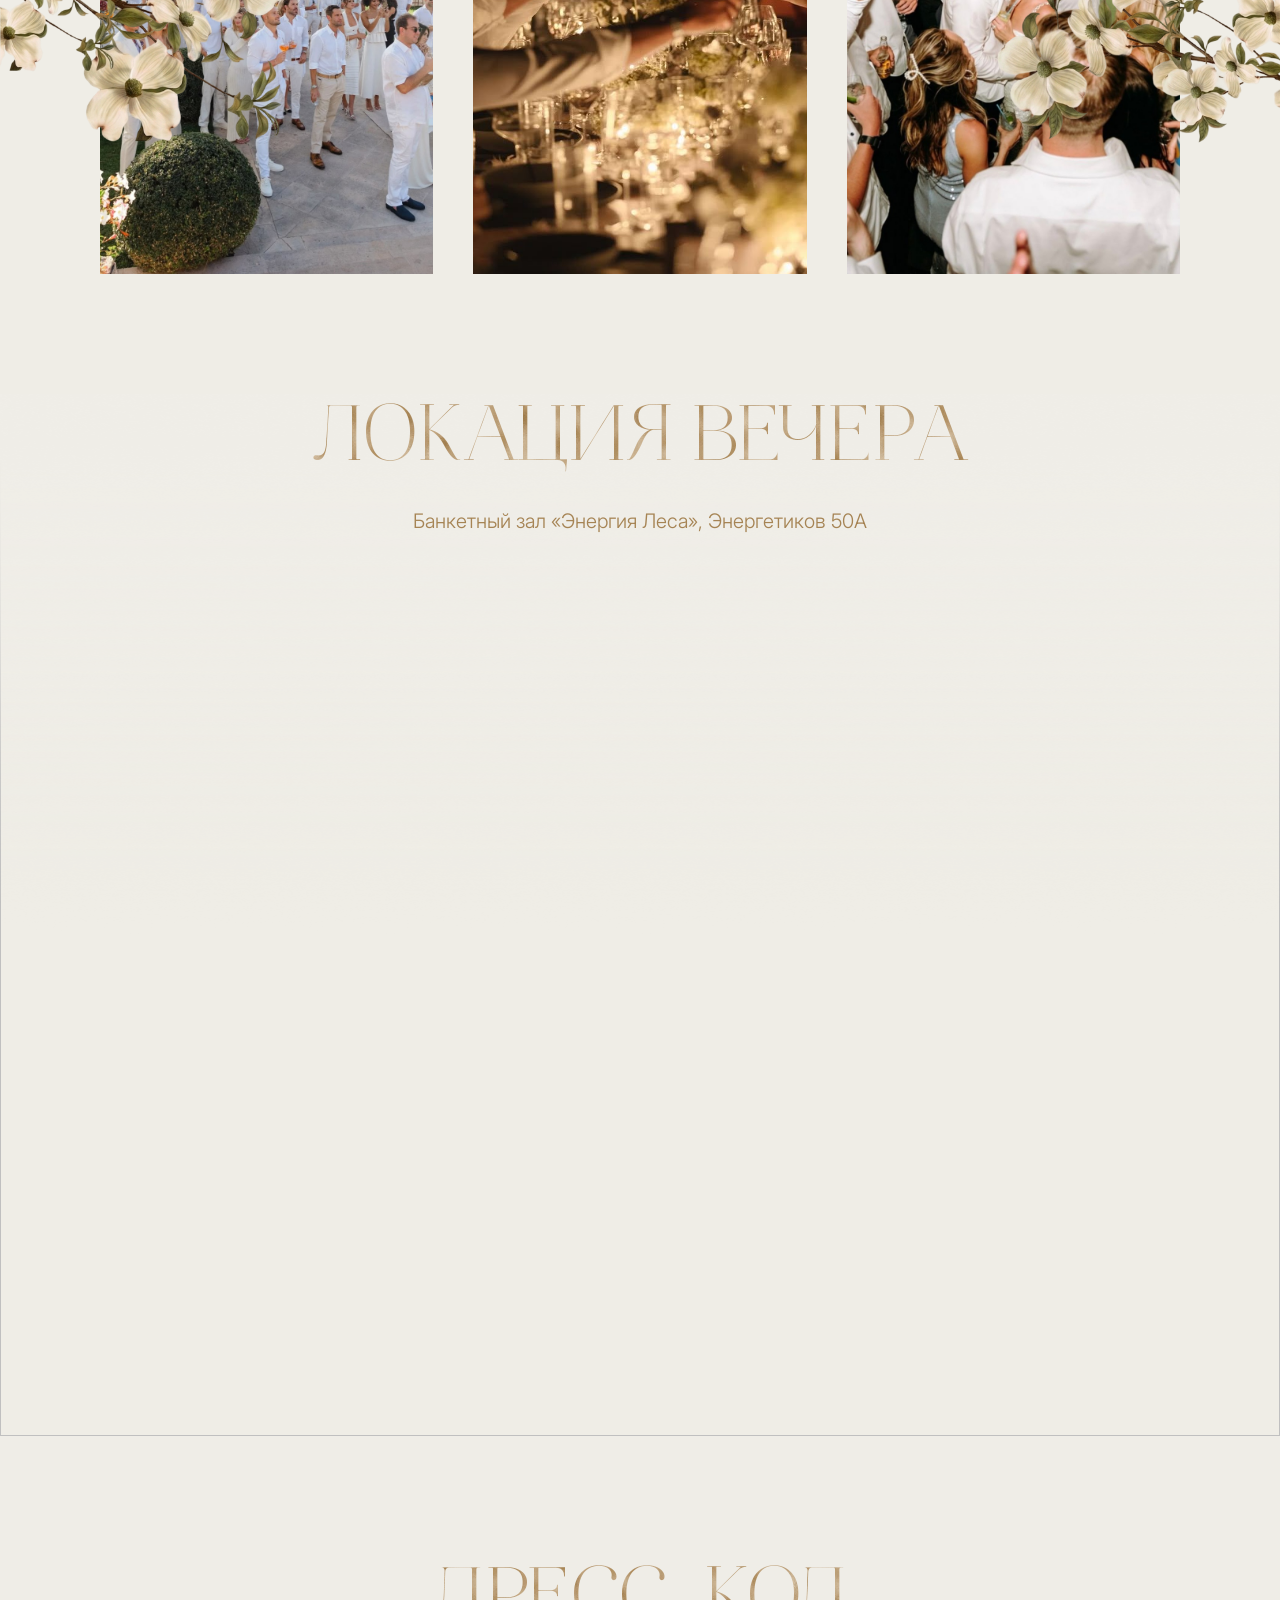
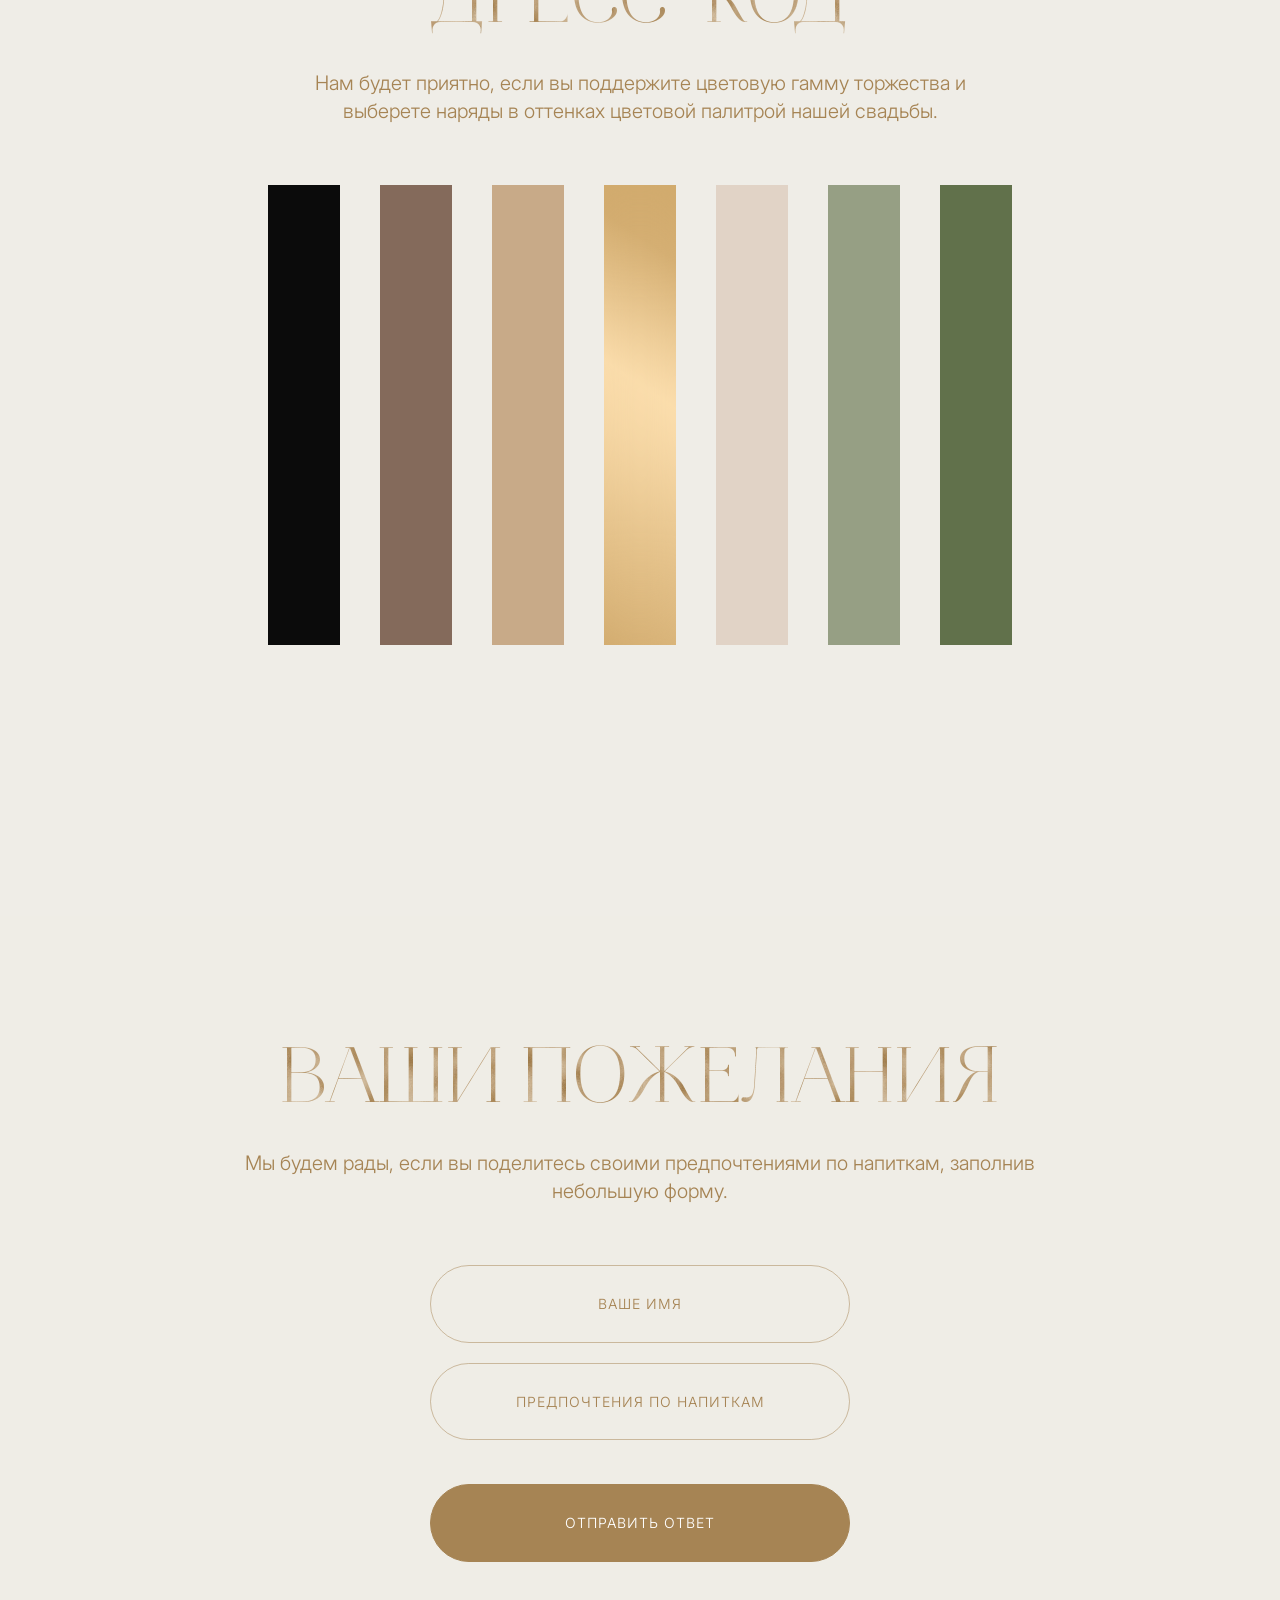
==== commit fe346d02: "commit" ====
--- a/index.html
+++ b/index.html
@@ -714,7 +714,7 @@
         maxHeroPaddingBottom = 40;
         dateHeight = isMobileWidth ? 28 : 45;
         shrinkDistance = Math.max(viewportHeight - minHeroHeight, 0);
-        root.style.setProperty("--hero-flow-offset", `${isMobileWidth ? (viewportHeight + 600) / 2 : viewportHeight}px`);
+        root.style.setProperty("--hero-flow-offset", `${viewportHeight}px`);
         mobileHeroFrames = [];
 
         if (isMobileWidth) {
@@ -741,7 +741,20 @@
 
         if (isMobileWidth) {
           const scrollY = window.scrollY;
-          const frame = getMobileHeroFrame(scrollY);
+          const minMobileHeroHeight = 120;
+          const mobileShrinkDistance = Math.max(viewportHeight - minMobileHeroHeight, 1);
+          const shrinkProgress = Math.min(Math.max(scrollY / mobileShrinkDistance, 0), 1);
+          const heroHeight = Math.round(Math.max(viewportHeight - Math.min(scrollY, mobileShrinkDistance), minMobileHeroHeight));
+          const heroExitY = Math.round(-Math.max(scrollY - mobileShrinkDistance, 0));
+          const heroTransform = `translateY(${heroExitY}px)`;
+          const heroVideoVisible = heroHeight + heroExitY > 0;
+          const titleScale = Number((1 - 0.28 * shrinkProgress).toFixed(4));
+          const exitProgress = Math.min(Math.max((scrollY - mobileShrinkDistance) / minMobileHeroHeight, 0), 1);
+          const titleTranslateY = Math.round(-minMobileHeroHeight * exitProgress);
+          const titleFullTransform = `translateY(${titleTranslateY}px) scale(${titleScale})`;
+          const titleFullOpacity = Number((1 - exitProgress).toFixed(3));
+          const dateOpacity = Number((1 - shrinkProgress).toFixed(3));
+          const dateVisibility = dateOpacity <= 0 ? "hidden" : "visible";
 
           if (!mobileHeroStylesReset) {
             hero.removeAttribute("style");
@@ -768,35 +781,33 @@
               siteHeader.removeAttribute("style");
             }
 
-            if (heroTitleFull) {
-              heroTitleFull.style.opacity = "1";
-            }
-
-            if (heroDate) {
-              heroDate.style.opacity = "";
-              heroDate.style.visibility = "";
-            }
-
             mobileHeroStylesReset = true;
           }
 
-          if (frame.heroHeight !== lastMobileHeroHeight) {
-            hero.style.height = `${frame.heroHeight}px`;
-            lastMobileHeroHeight = frame.heroHeight;
+          hero.style.setProperty("--mobile-hero-height", `${heroHeight}px`);
+          hero.style.height = `${heroHeight}px`;
+          hero.style.maxHeight = `${heroHeight}px`;
+          lastMobileHeroHeight = heroHeight;
+
+          hero.style.transform = heroTransform;
+          lastMobileHeroTransform = heroTransform;
+
+          if (heroTitleFull && titleFullTransform !== lastMobileTitleFullTransform) {
+            heroTitleFull.style.transform = titleFullTransform;
+            lastMobileTitleFullTransform = titleFullTransform;
           }
 
-          if (frame.heroTransform !== lastMobileHeroTransform) {
-            hero.style.transform = frame.heroTransform;
-            lastMobileHeroTransform = frame.heroTransform;
+          if (heroTitleFull) {
+            heroTitleFull.style.opacity = String(titleFullOpacity);
           }
 
-          if (heroTitleFull && frame.titleFullTransform !== lastMobileTitleFullTransform) {
-            heroTitleFull.style.transform = frame.titleFullTransform;
-            lastMobileTitleFullTransform = frame.titleFullTransform;
+          if (heroDate) {
+            heroDate.style.opacity = String(dateOpacity);
+            heroDate.style.visibility = dateVisibility;
           }
 
-          updateHeroVideoState(frame.heroVideoVisible);
-          updateMobileHeader(frame.shrinkProgress);
+          updateHeroVideoState(heroVideoVisible);
+          updateMobileHeader(shrinkProgress);
           requestSecondaryScrollFrame(scrollY);
 
           lastRenderedScrollY = window.scrollY;
@@ -810,6 +821,8 @@
         lastMobileTitleFullTransform = null;
         lastMobileHeroVideoVisible = null;
         lastMobileSecondaryScrollY = null;
+        hero.style.removeProperty("--mobile-hero-height");
+        hero.style.maxHeight = "";
         const effectiveMinHeroHeight = window.innerWidth < 800 ? 120 : minHeroHeight;
         const effectiveShrinkDistance = Math.max(viewportHeight - effectiveMinHeroHeight, 0);
         const heroHeight = Math.max(viewportHeight - Math.min(scrollY, effectiveShrinkDistance), effectiveMinHeroHeight);
--- a/styles.css
+++ b/styles.css
@@ -1320,19 +1320,21 @@
   }
 
   .hero {
-    position: relative;
+    position: fixed;
     z-index: 20;
-    inset: auto;
-    height: var(--viewport-height);
-    max-height: var(--viewport-height);
+    inset: 0 0 auto;
+    height: var(--mobile-hero-height, var(--viewport-height));
+    max-height: var(--mobile-hero-height, var(--viewport-height));
     min-height: 0;
     padding: 40px var(--padding-horizontal);
     opacity: 1;
     overflow: hidden;
+    will-change: height, transform;
   }
 
   .hero-flow-spacer {
-    display: none;
+    display: block;
+    height: var(--hero-flow-offset);
   }
 
   .site__video {
@@ -1349,7 +1351,7 @@
 
   .site__blur-bottom-mob {
     position: absolute;
-    z-index: 1;
+    z-index: 0;
     left: 50%;
     top: calc(-1 * (((var(--viewport-height) - 600px) / 2) + 589px));
     display: block;
@@ -1363,7 +1365,7 @@
 
   .story__mobile-video-fill {
     position: absolute;
-    z-index: 0;
+    z-index: -1;
     left: 0;
     right: 0;
     bottom: 100%;
@@ -1393,7 +1395,7 @@
   }
 
   .story {
-    z-index: 3;
+    z-index: 1;
     margin-top: 0;
     height: auto;
     overflow: visible;
@@ -1538,7 +1540,7 @@
     left: 50%;
     top: 24px;
     width: 78px;
-    color: #d9d9d9;
+    color: var(--white);
     font-family: var(--font-title);
     font-size: var(--title2-font-size);
     font-weight: 400;
@@ -1562,7 +1564,7 @@
     align-items: center;
     justify-content: center;
     gap: 20px;
-    color: #d9d9d9;
+    color: var(--white);
     font-family: var(--font-title);
     font-size: var(--title2-font-size);
     font-weight: 700;
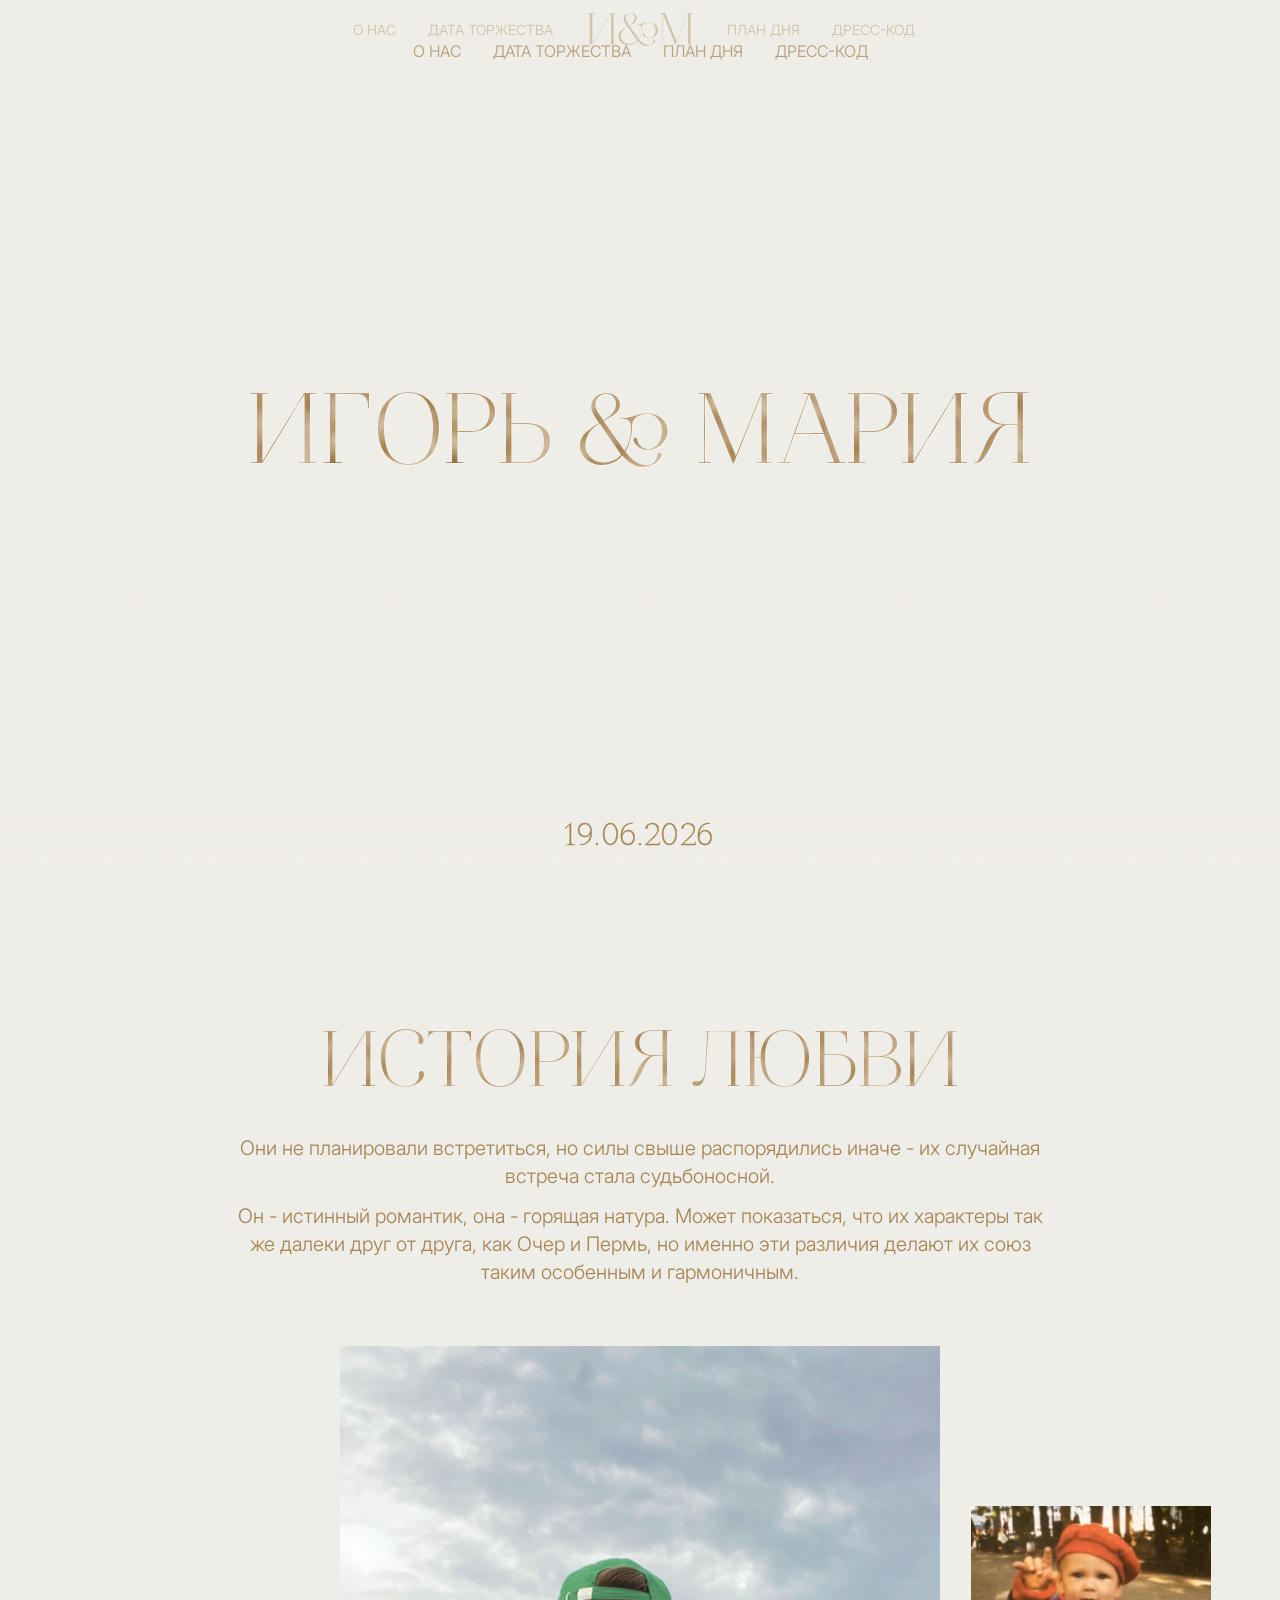
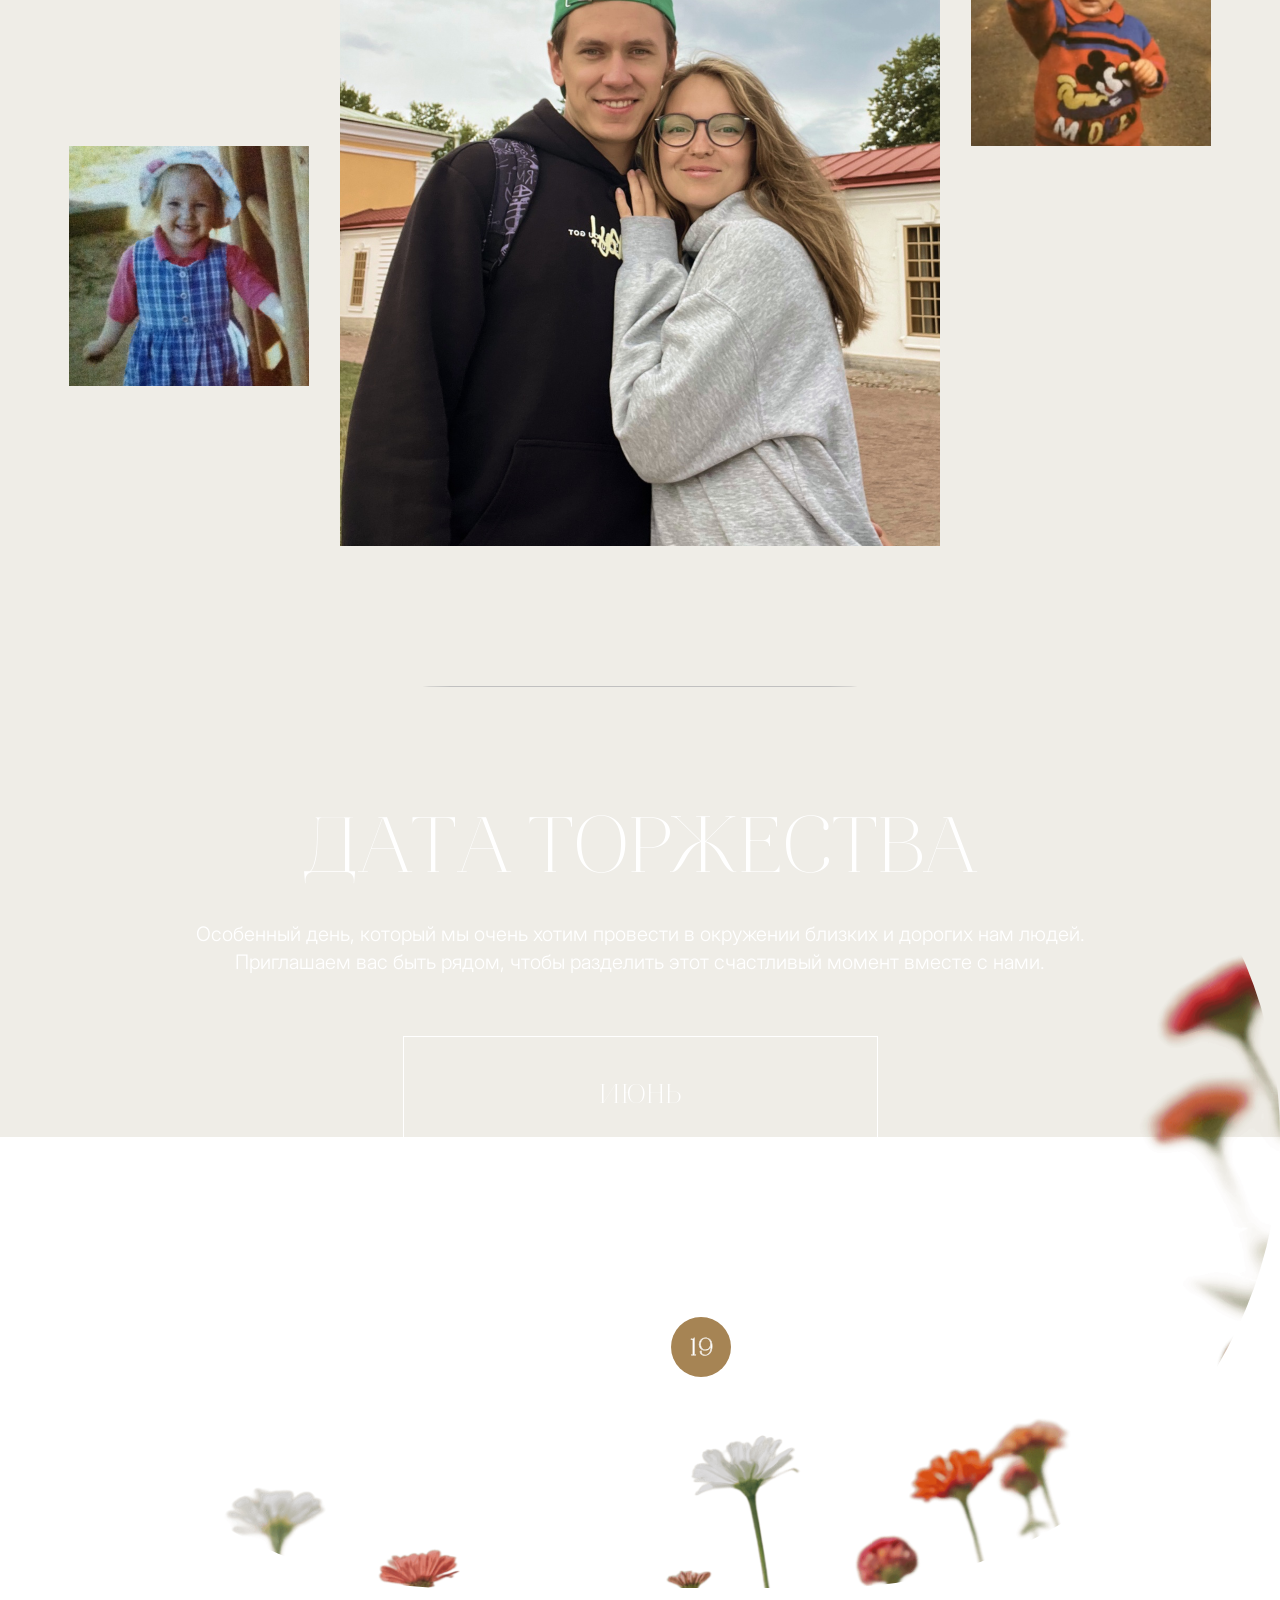
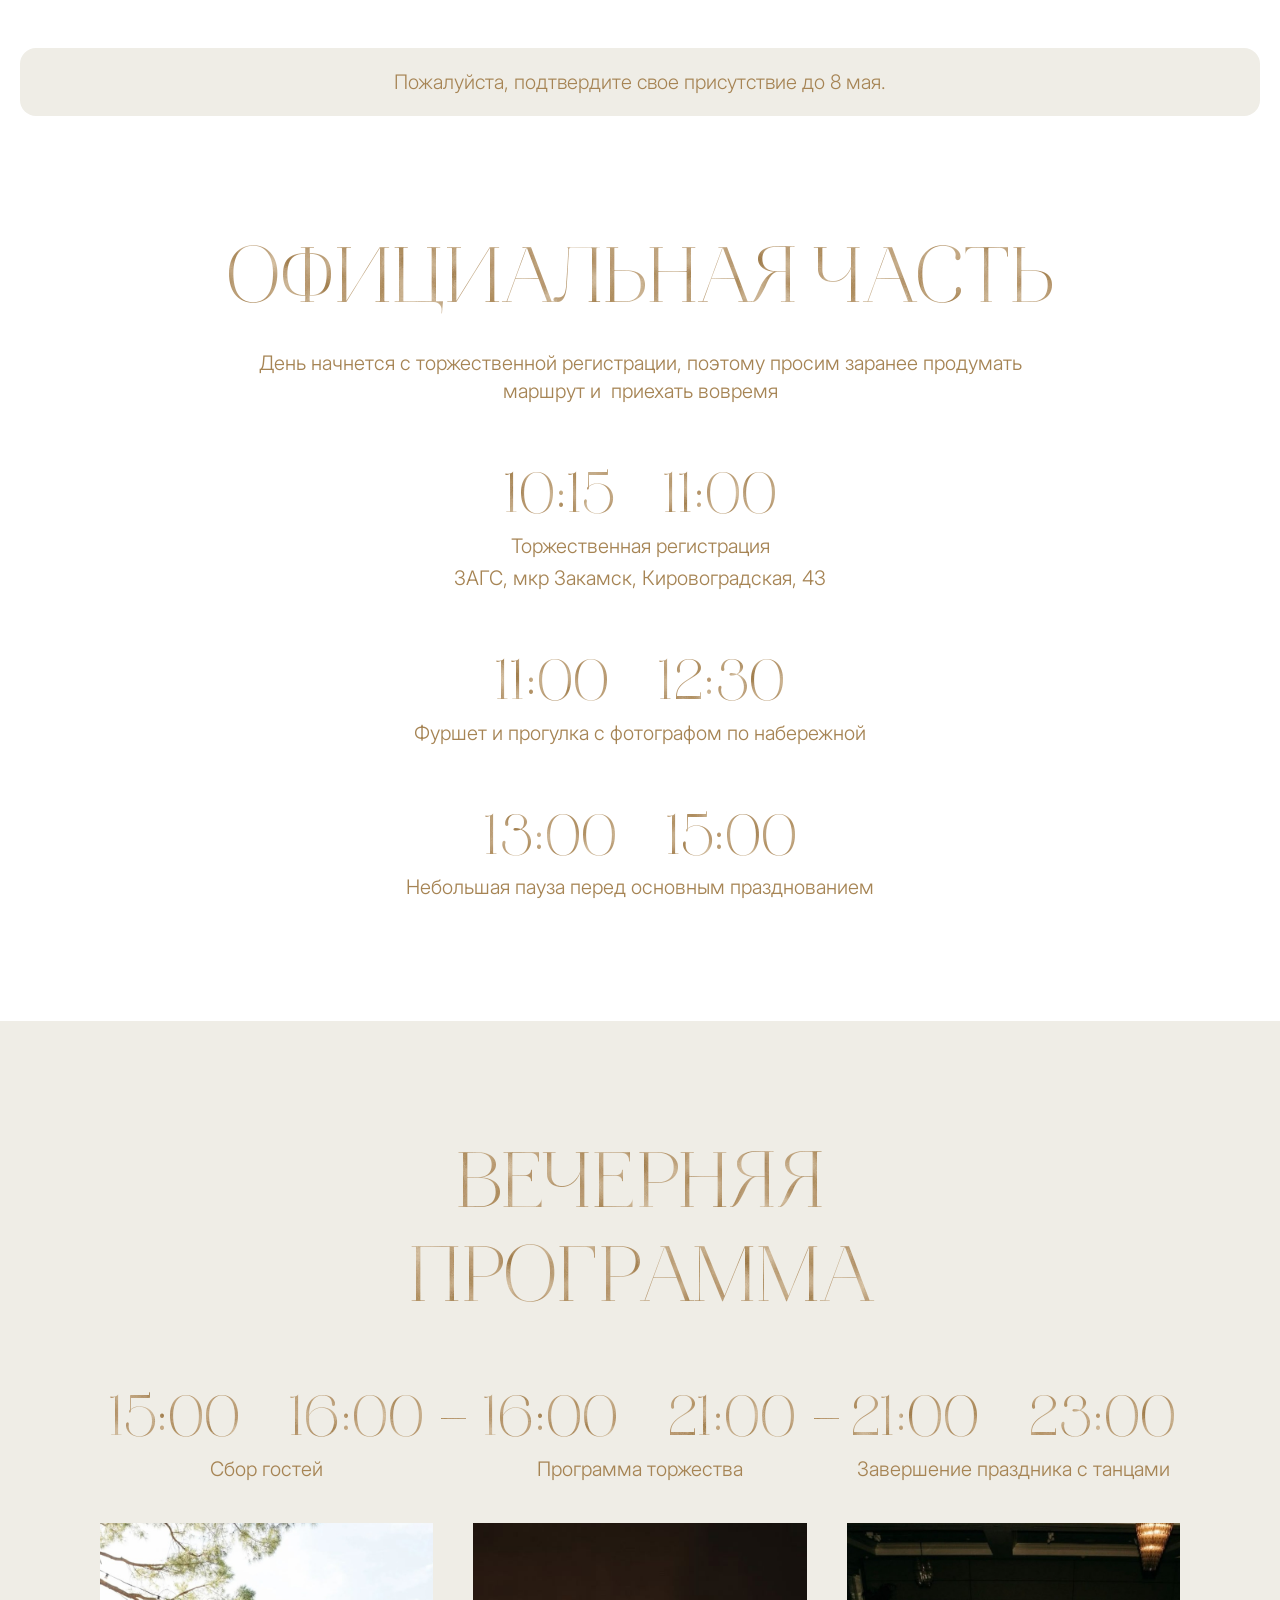
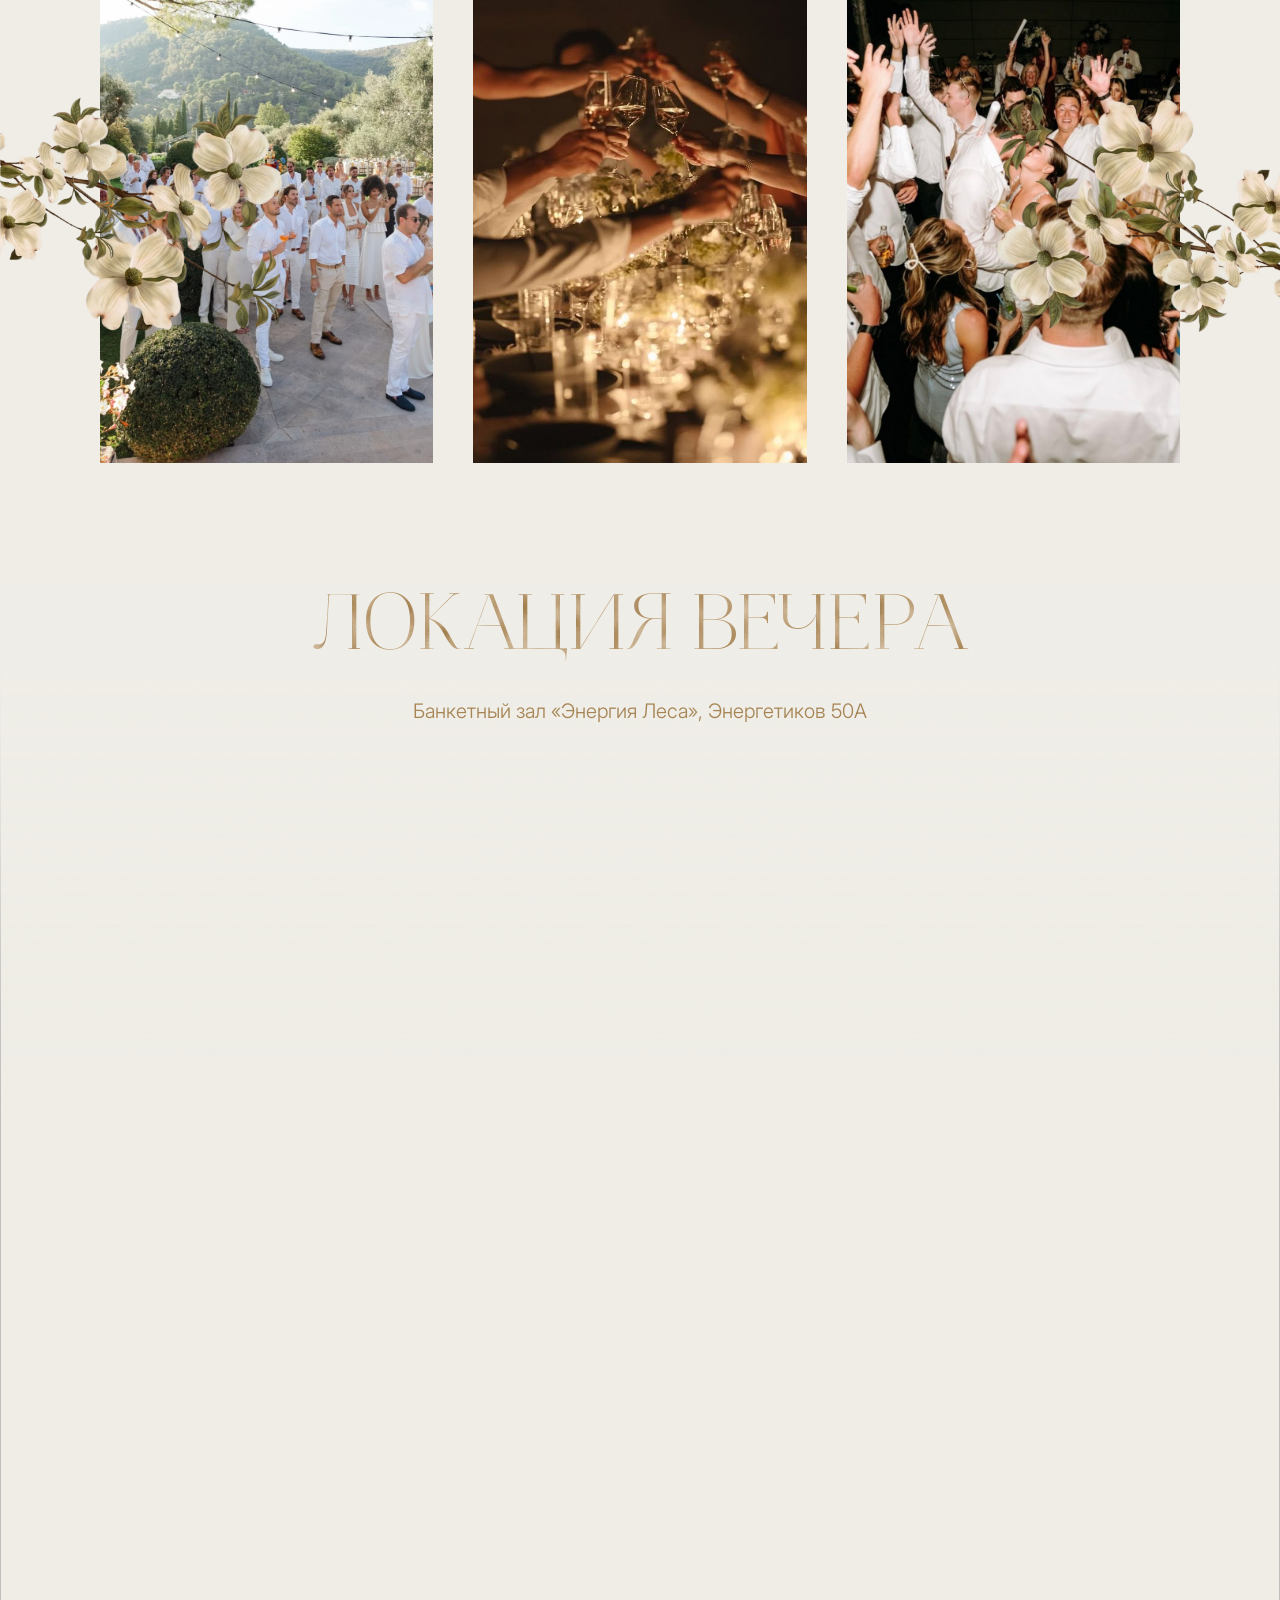
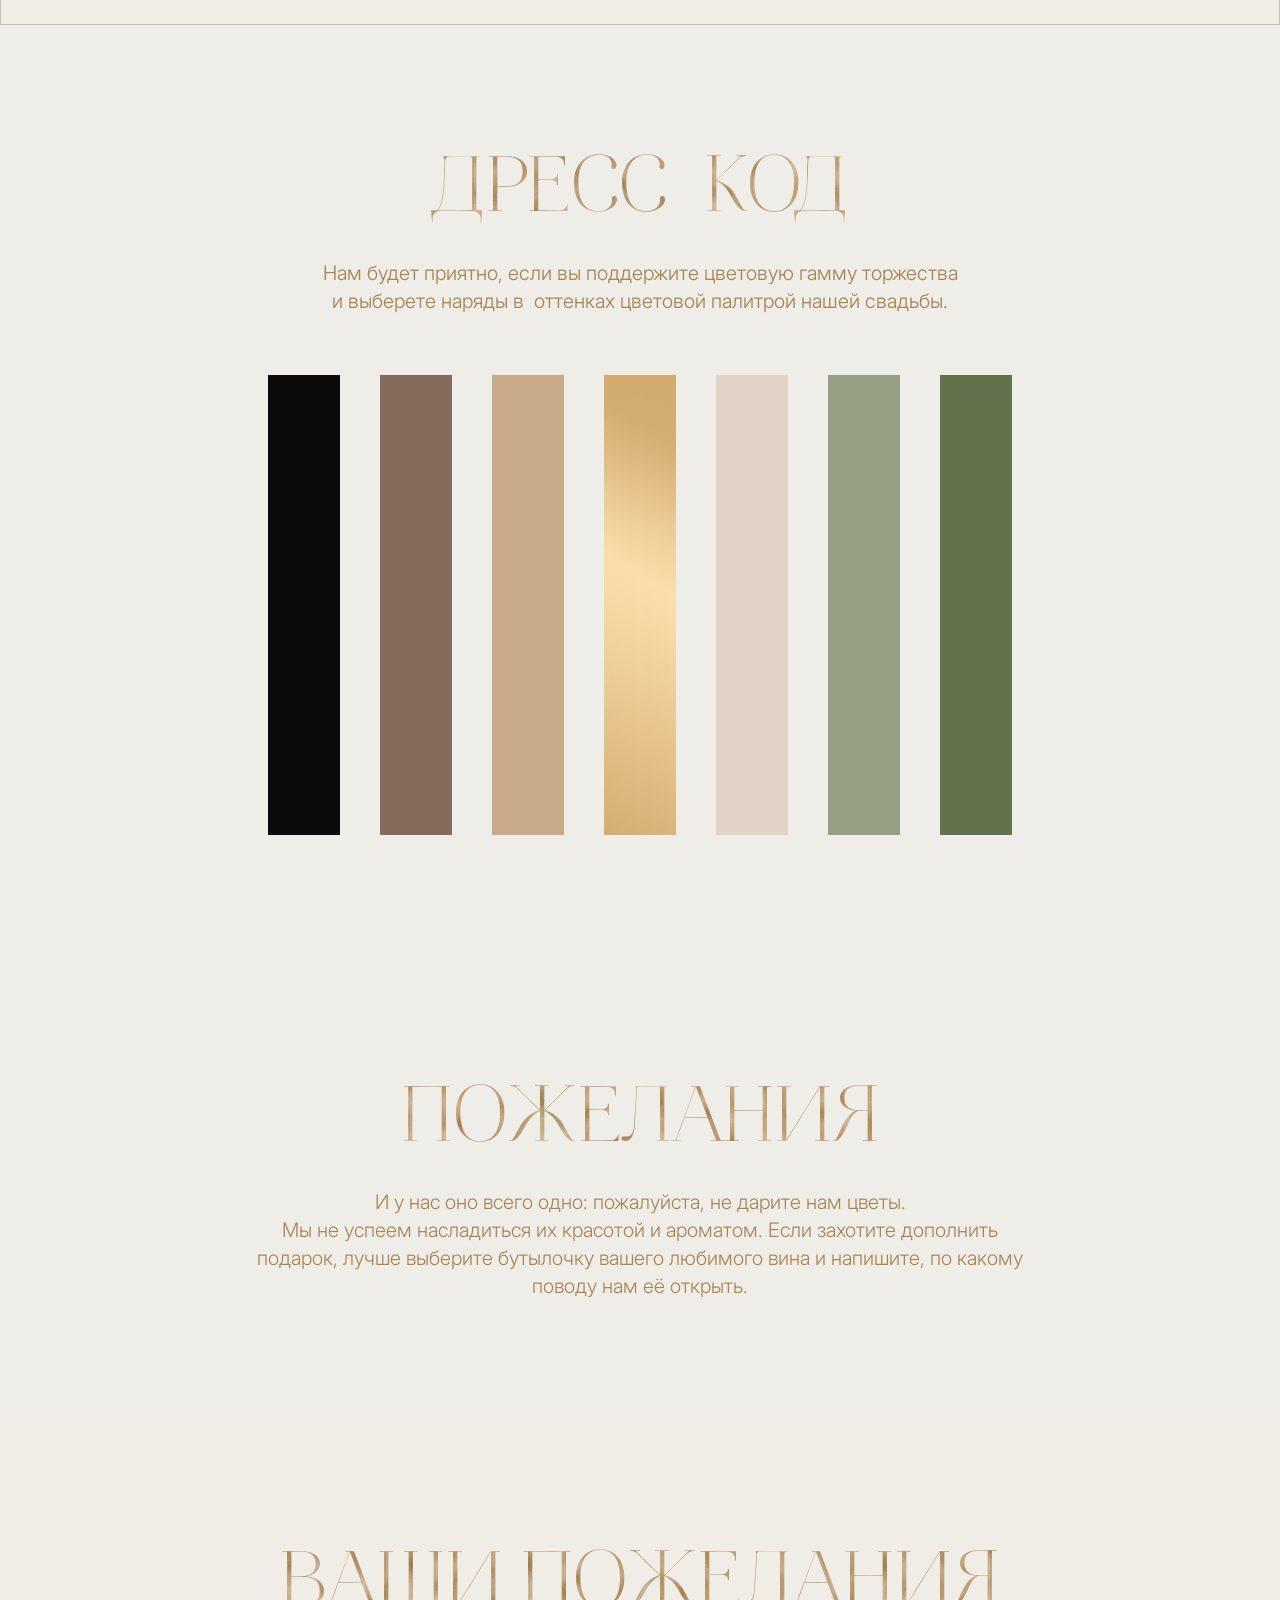
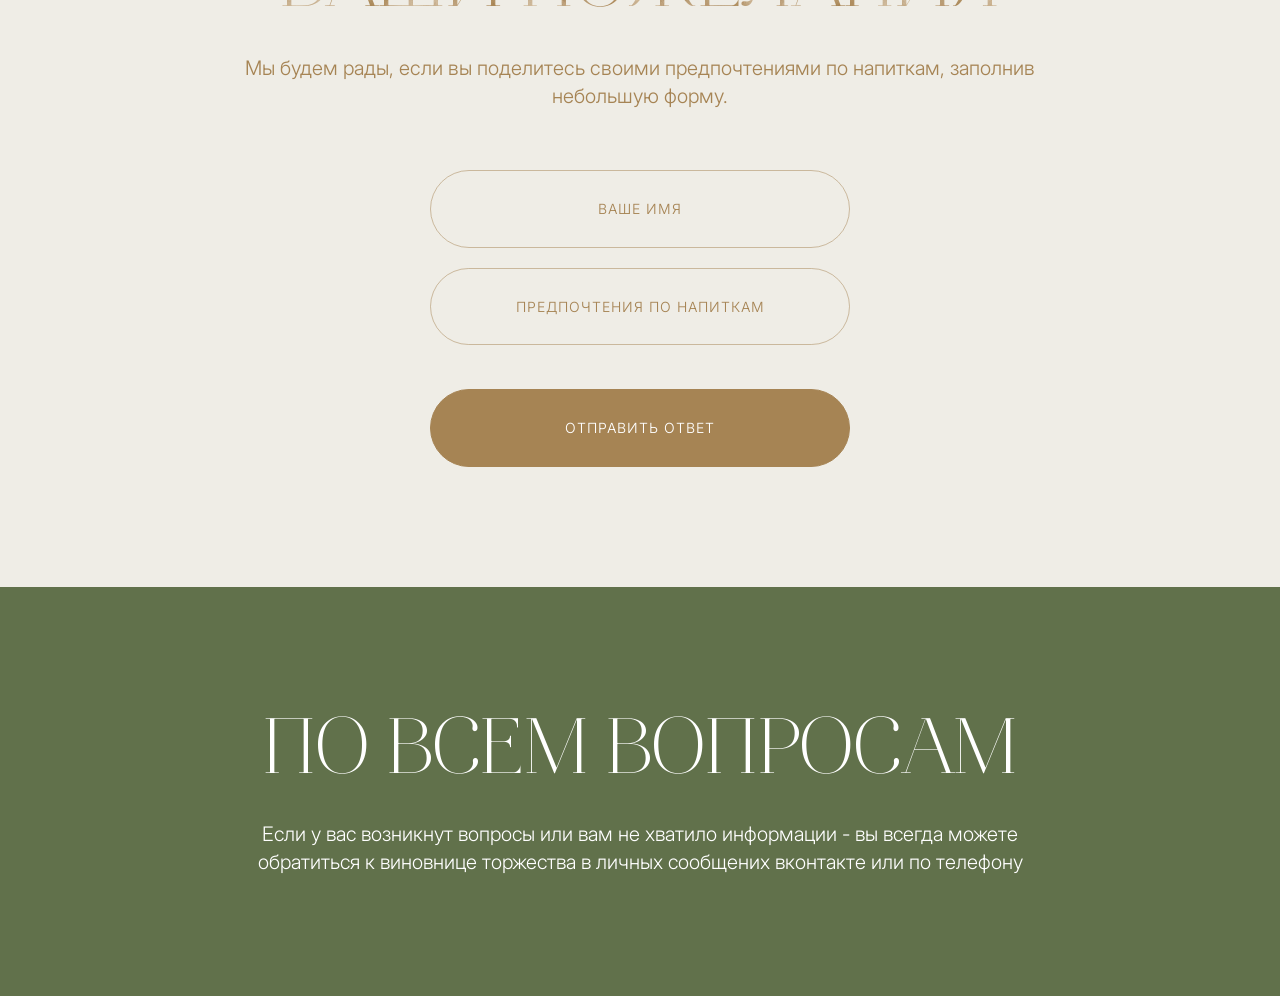
==== commit 1153f09e: "2524ee" ====
--- a/index.html
+++ b/index.html
@@ -29,7 +29,7 @@
         <div class="hero__top-compensation" aria-hidden="true"></div>
 
         <nav class="hero__nav" aria-label="Навигация">
-          <a href="#story">О нас</a>
+          <a href="#story">О&nbsp;нас</a>
           <a href="#date">Дата торжества</a>
           <a href="#schedule">План дня</a>
           <a href="#dress-code">Дресс-код</a>
@@ -45,7 +45,7 @@
       <div class="mobile-menu" id="mobile-menu" aria-hidden="true">
         <div class="mobile-menu__logo" aria-hidden="true">И&amp;М</div>
         <nav class="mobile-menu__nav" aria-label="Мобильная навигация">
-          <a href="#story">О нас</a>
+          <a href="#story">О&nbsp;нас</a>
           <a href="#date">Дата торжества</a>
           <a href="#schedule">План дня</a>
           <a href="#celebration">Вечерняя программа</a>
@@ -63,7 +63,7 @@
 
       <header class="site-header" aria-label="Навигация">
         <div class="site-header__group site-header__group--left">
-          <a href="#story">О нас</a>
+          <a href="#story">О&nbsp;нас</a>
           <a href="#date">Дата торжества</a>
         </div>
         <a class="site-header__brand" href="#home" aria-label="Игорь и Мария">
@@ -85,13 +85,13 @@
           <h1 class="texture-title">История любви</h1>
           <div class="section-text">
             <p>
-              Они не планировали встретиться, но силы свыше распорядились иначе - их случайная
+              Они не&nbsp;планировали встретиться, но&nbsp;силы свыше распорядились иначе - их&nbsp;случайная
               встреча стала судьбоносной.
             </p>
             <p>
-              Он - истинный романтик, она - горящая натура. Может показаться, что их характеры так
-              же далеки друг от друга, как Очер и Пермь, но именно эти различия делают их союз
-              таким особенным и гармоничным.
+              Он - истинный романтик, она - горящая натура. Может показаться, что&nbsp;их характеры так
+              же&nbsp;далеки друг от&nbsp;друга, как&nbsp;Очер и&nbsp;Пермь, но&nbsp;именно эти различия делают их&nbsp;союз
+              таким особенным и&nbsp;гармоничным.
             </p>
           </div>
         </div>
@@ -112,8 +112,8 @@
             <div class="date-info">
               <h1>Дата торжества</h1>
               <p>
-                Особенный день, который мы очень хотим провести в окружении близких и дорогих нам людей.
-                Приглашаем вас быть рядом, чтобы разделить этот счастливый момент вместе с нами.
+                Особенный день, который мы&nbsp;очень хотим провести в&nbsp;окружении близких и&nbsp;дорогих нам&nbsp;людей.
+                Приглашаем вас&nbsp;быть рядом, чтобы разделить этот счастливый момент вместе с&nbsp;нами.
               </p>
             </div>
 
@@ -139,11 +139,15 @@
         </div>
       </section>
 
+      <section class="rsvp-deadline" aria-label="Подтверждение присутствия">
+        <p>Пожалуйста, подтвердите свое присутствие до&nbsp;8 мая.</p>
+      </section>
+
       <section class="schedule section-panel section-panel--white" id="schedule">
         <div class="section-copy">
           <h1 class="texture-title">Официальная часть</h1>
           <p class="section-lead">
-            День начнется с торжественной регистрации, поэтому просим заранее продумать маршрут и
+            День начнется с&nbsp;торжественной регистрации, поэтому просим заранее продумать маршрут и&nbsp;
             приехать вовремя
           </p>
         </div>
@@ -159,7 +163,7 @@
           <article class="timeline__item">
             <h2 class="texture-title texture-title--time">11:00 – 12:30</h2>
             <div class="timeline__text">
-              <p>Фуршет и прогулка с фотографом по набережной</p>
+              <p>Фуршет и&nbsp;прогулка с&nbsp;фотографом по&nbsp;набережной</p>
             </div>
           </article>
           <article class="timeline__item">
@@ -194,7 +198,7 @@
               <h2 class="texture-title texture-title--time evening-program__time">
                 <span>21:00</span><span class="evening-program__dash"> – </span><span>23:00</span>
               </h2>
-              <p>Завершение праздника с танцами</p>
+              <p>Завершение праздника с&nbsp;танцами</p>
             </article>
           </div>
 
@@ -230,7 +234,7 @@
           target="_blank"
           rel="noopener"
         >
-          Смотреть на карте
+          Смотреть на&nbsp;карте
         </a>
       </section>
 
@@ -238,7 +242,7 @@
         <div class="section-copy section-copy--narrow">
           <h1 class="texture-title">Дресс—код</h1>
           <p class="section-lead">
-            Нам будет приятно, если вы поддержите цветовую гамму торжества и выберете наряды в
+            Нам&nbsp;будет приятно, если&nbsp;вы поддержите цветовую гамму торжества и&nbsp;выберете наряды в&nbsp;
             оттенках цветовой палитрой нашей свадьбы.
           </p>
         </div>
@@ -254,19 +258,42 @@
         </div>
       </section>
 
+      <section class="figma-wishes section-panel" aria-label="Пожелания" data-node-id="406:225">
+        <div class="section-copy figma-wishes__container" data-node-id="406:226">
+          <h1 class="texture-title" data-node-id="406:227">Пожелания</h1>
+          <div class="figma-wishes__text" data-node-id="406:228">
+            <p>И&nbsp;у&nbsp;нас оно всего одно: пожалуйста, не&nbsp;дарите нам&nbsp;цветы.</p>
+            <p>
+              Мы&nbsp;не&nbsp;успеем насладиться их&nbsp;красотой и&nbsp;ароматом. Если захотите дополнить подарок,
+              лучше выберите бутылочку вашего любимого вина и&nbsp;напишите, по&nbsp;какому поводу нам&nbsp;её открыть.
+            </p>
+          </div>
+        </div>
+      </section>
+
       <section class="wishes-section section-panel" id="wishes">
         <div class="section-copy wishes-section__copy">
           <h1 class="texture-title">Ваши пожелания</h1>
-          <p class="section-lead">Мы будем рады, если вы поделитесь своими предпочтениями по напиткам, заполнив небольшую форму.</p>
+          <p class="section-lead">Мы&nbsp;будем рады, если&nbsp;вы поделитесь своими предпочтениями по&nbsp;напиткам, заполнив небольшую форму.</p>
         </div>
 
         <form class="guest-form" id="guest-form">
           <div class="guest-form__fields">
             <input class="guest-form__control" name="name" type="text" placeholder="Ваше имя" autocomplete="name" required />
-            <input class="guest-form__control" name="drinks" type="text" placeholder="Предпочтения по напиткам" required />
+            <input class="guest-form__control" name="drinks" type="text" placeholder="Предпочтения по&nbsp;напиткам" required />
           </div>
           <button class="guest-form__submit" type="submit">Отправить ответ</button>
         </form>
+      </section>
+
+      <section class="questions-section" aria-label="По всем вопросам">
+        <div class="questions-section__container">
+          <h1>По всем вопросам</h1>
+          <p>
+            Если у&nbsp;вас возникнут вопросы или&nbsp;вам&nbsp;не&nbsp;хватило информации - вы&nbsp;всегда можете обратиться к&nbsp;виновнице торжества
+            в&nbsp;личных сообщених вконтакте или&nbsp;по&nbsp;телефону
+          </p>
+        </div>
       </section>
     </main>
 
--- a/styles.css
+++ b/styles.css
@@ -73,6 +73,7 @@
   --hero-flow-offset: 100vh;
   --padding-horizontal: 100px;
   --padding-vertical: 120px;
+  --padding-vertical-block-3: 60px;
   --Main-title-font-size: 100px;
   --title-font-size: 80px;
   --title2-font-size: 57px;
@@ -519,8 +520,10 @@
 .date-section {
   position: relative;
   z-index: 3;
-  height: max(760px, 100vh);
+  height: auto;
+  min-height: 0;
   margin-top: -120px;
+  padding: var(--padding-vertical-block-3) 0;
   background: transparent;
 }
 
@@ -536,11 +539,10 @@
 }
 
 .date-card {
-  position: absolute;
+  position: relative;
   z-index: 1;
-  inset: 0;
-  height: 100%;
-  padding: 160px var(--padding-horizontal);
+  min-height: max(760px, 100vh);
+  padding: var(--padding-vertical) var(--padding-horizontal);
   display: flex;
   flex-direction: column;
   align-items: center;
@@ -905,8 +907,61 @@
   position: absolute;
 }
 
+.rsvp-deadline {
+  position: relative;
+  z-index: 2;
+  height: auto;
+  min-height: 0;
+  padding: 0 20px;
+  display: flex;
+  flex-direction: column;
+  align-items: center;
+  background: var(--white);
+  color: var(--gold);
+  text-align: center;
+}
+
+.rsvp-deadline p {
+  width: 100%;
+  margin: 0;
+  padding: 20px;
+  border-radius: 16px;
+  overflow: hidden;
+  background: var(--cream-bg);
+  font-family: var(--font-body);
+  font-size: var(--inter-font-size);
+  font-weight: 300;
+  line-height: 1.4;
+  white-space: nowrap;
+}
+
 .dress-code {
-  height: 1080px;
+  height: auto;
+}
+
+.figma-wishes {
+  height: auto;
+  min-height: 0;
+  gap: 0;
+  background: var(--page-bg);
+}
+
+.figma-wishes__container {
+  max-width: 800px;
+}
+
+.figma-wishes__text {
+  width: 100%;
+  color: var(--gold);
+  font-family: var(--font-body);
+  font-size: var(--inter-font-size);
+  font-weight: 300;
+  line-height: 1.4;
+  text-align: center;
+}
+
+.figma-wishes__text p {
+  margin: 0;
 }
 
 .palette {
@@ -1045,6 +1100,49 @@
   opacity: 1;
 }
 
+.questions-section {
+  position: relative;
+  z-index: 2;
+  height: auto;
+  min-height: 0;
+  padding: var(--padding-vertical) var(--padding-horizontal);
+  display: flex;
+  flex-direction: column;
+  align-items: center;
+  gap: 0;
+  background: var(--green);
+  color: var(--white);
+  text-align: center;
+}
+
+.questions-section__container {
+  width: 100%;
+  max-width: 820px;
+  display: flex;
+  flex-direction: column;
+  align-items: center;
+  gap: var(--gap-title);
+}
+
+.questions-section h1 {
+  width: 100%;
+  margin: 0;
+  font-family: var(--font-title);
+  font-size: var(--title-font-size);
+  font-weight: 700;
+  line-height: 1.17;
+  text-transform: uppercase;
+}
+
+.questions-section p {
+  width: 100%;
+  margin: 0;
+  font-family: var(--font-body);
+  font-size: var(--inter-font-size);
+  font-weight: 300;
+  line-height: 1.4;
+}
+
 @media (min-width: 1200px) and (max-width: 1920px) {
   :root {
     --gap-gallery: clamp(20px, calc(20px + (100vw - 1200px) * 0.138889), 120px);
@@ -1081,6 +1179,7 @@
   :root {
     --padding-horizontal: 60px;
     --padding-vertical: 120px;
+    --padding-vertical-block-3: 60px;
     --Main-title-font-size: 60px;
     --title-font-size: 60px;
     --title2-font-size: 56px;
@@ -1168,11 +1267,13 @@
   }
 
   .date-section {
-    height: 864px;
+    height: auto;
+    min-height: 0;
     margin-top: 0;
   }
 
   .date-card {
+    min-height: 864px;
     padding: var(--padding-vertical) var(--padding-horizontal);
     border-radius: clamp(200px, calc(200px + (100vw - 800px) * 0.501253), 400px);
   }
@@ -1260,7 +1361,7 @@
   }
 
   .dress-code {
-    height: 1080px;
+    height: auto;
     padding: var(--padding-vertical) var(--padding-horizontal);
   }
 
@@ -1279,6 +1380,7 @@
   :root {
     --padding-horizontal: 20px;
     --padding-vertical: 60px;
+    --padding-vertical-block-3: 0px;
     --Main-title-font-size: 40px;
     --title-font-size: 40px;
     --title2-font-size: 32px;
@@ -1623,7 +1725,8 @@
   }
 
   .date-section {
-    height: 553px;
+    height: auto;
+    min-height: 0;
     margin-top: 0;
   }
 
@@ -1632,6 +1735,7 @@
   }
 
   .date-card {
+    min-height: 553px;
     padding: var(--padding-vertical) var(--padding-horizontal);
     gap: var(--gap-content);
     border-radius: 60px;
@@ -1829,6 +1933,16 @@
 
   .story-gallery__right {
     margin-top: clamp(60px, calc(60px + (100vw - 390px) * 0.107579), 104px);
+  }
+}
+
+@media (max-width: 799.98px) {
+  .date-section {
+    padding-bottom: 20px;
+  }
+
+  .rsvp-deadline p {
+    white-space: normal;
   }
 }
 
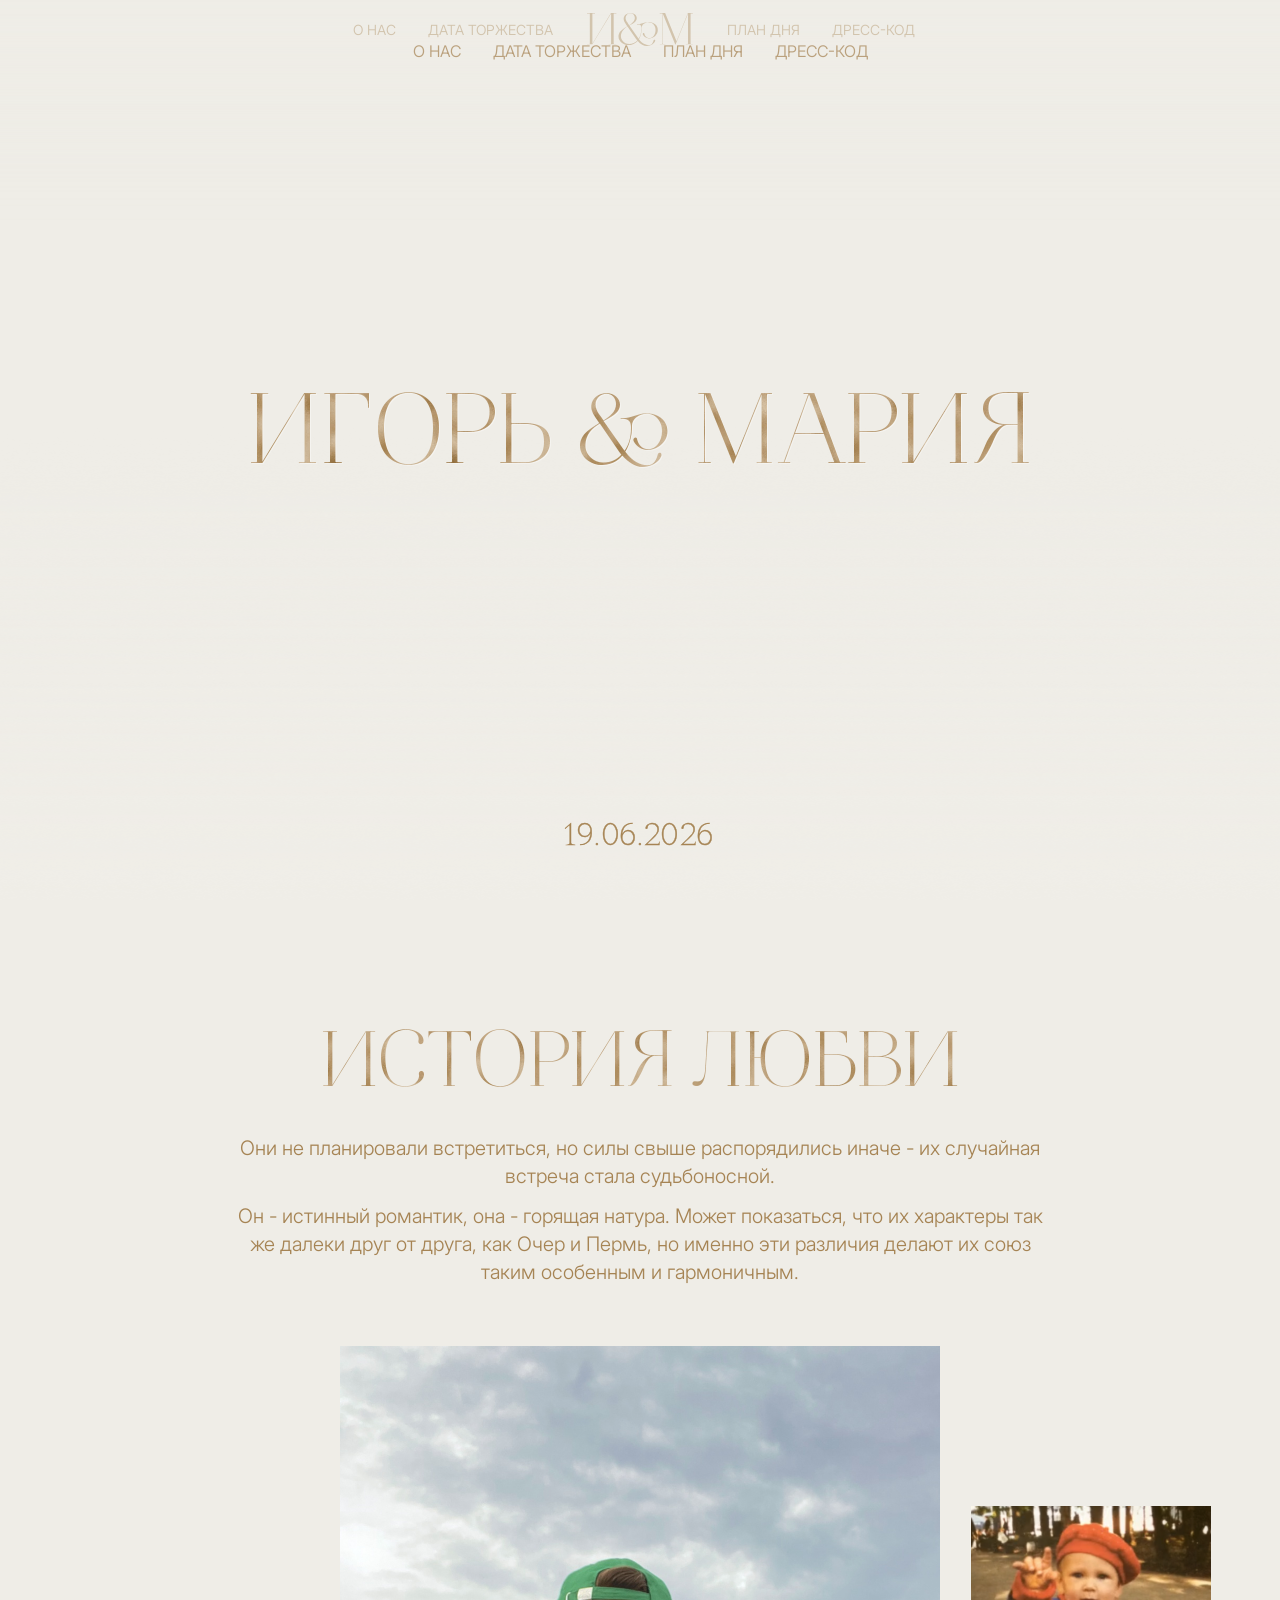
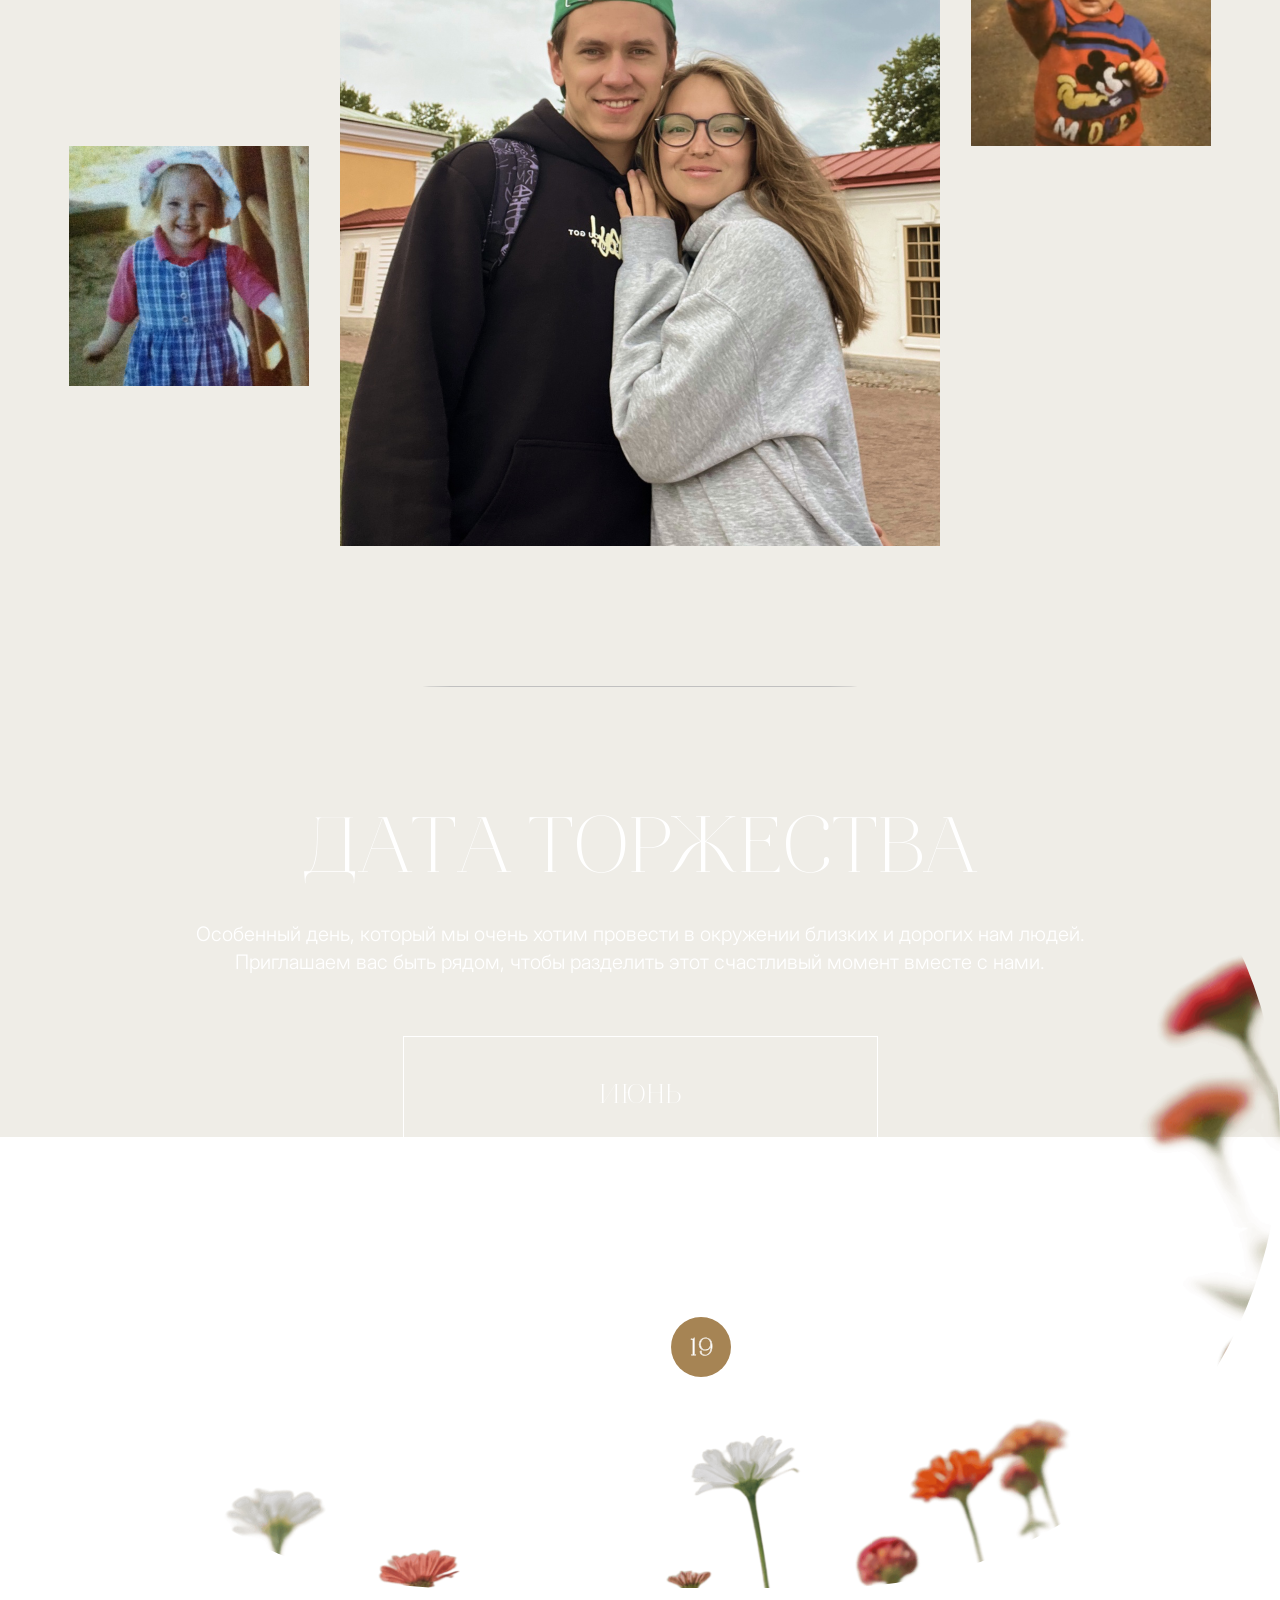
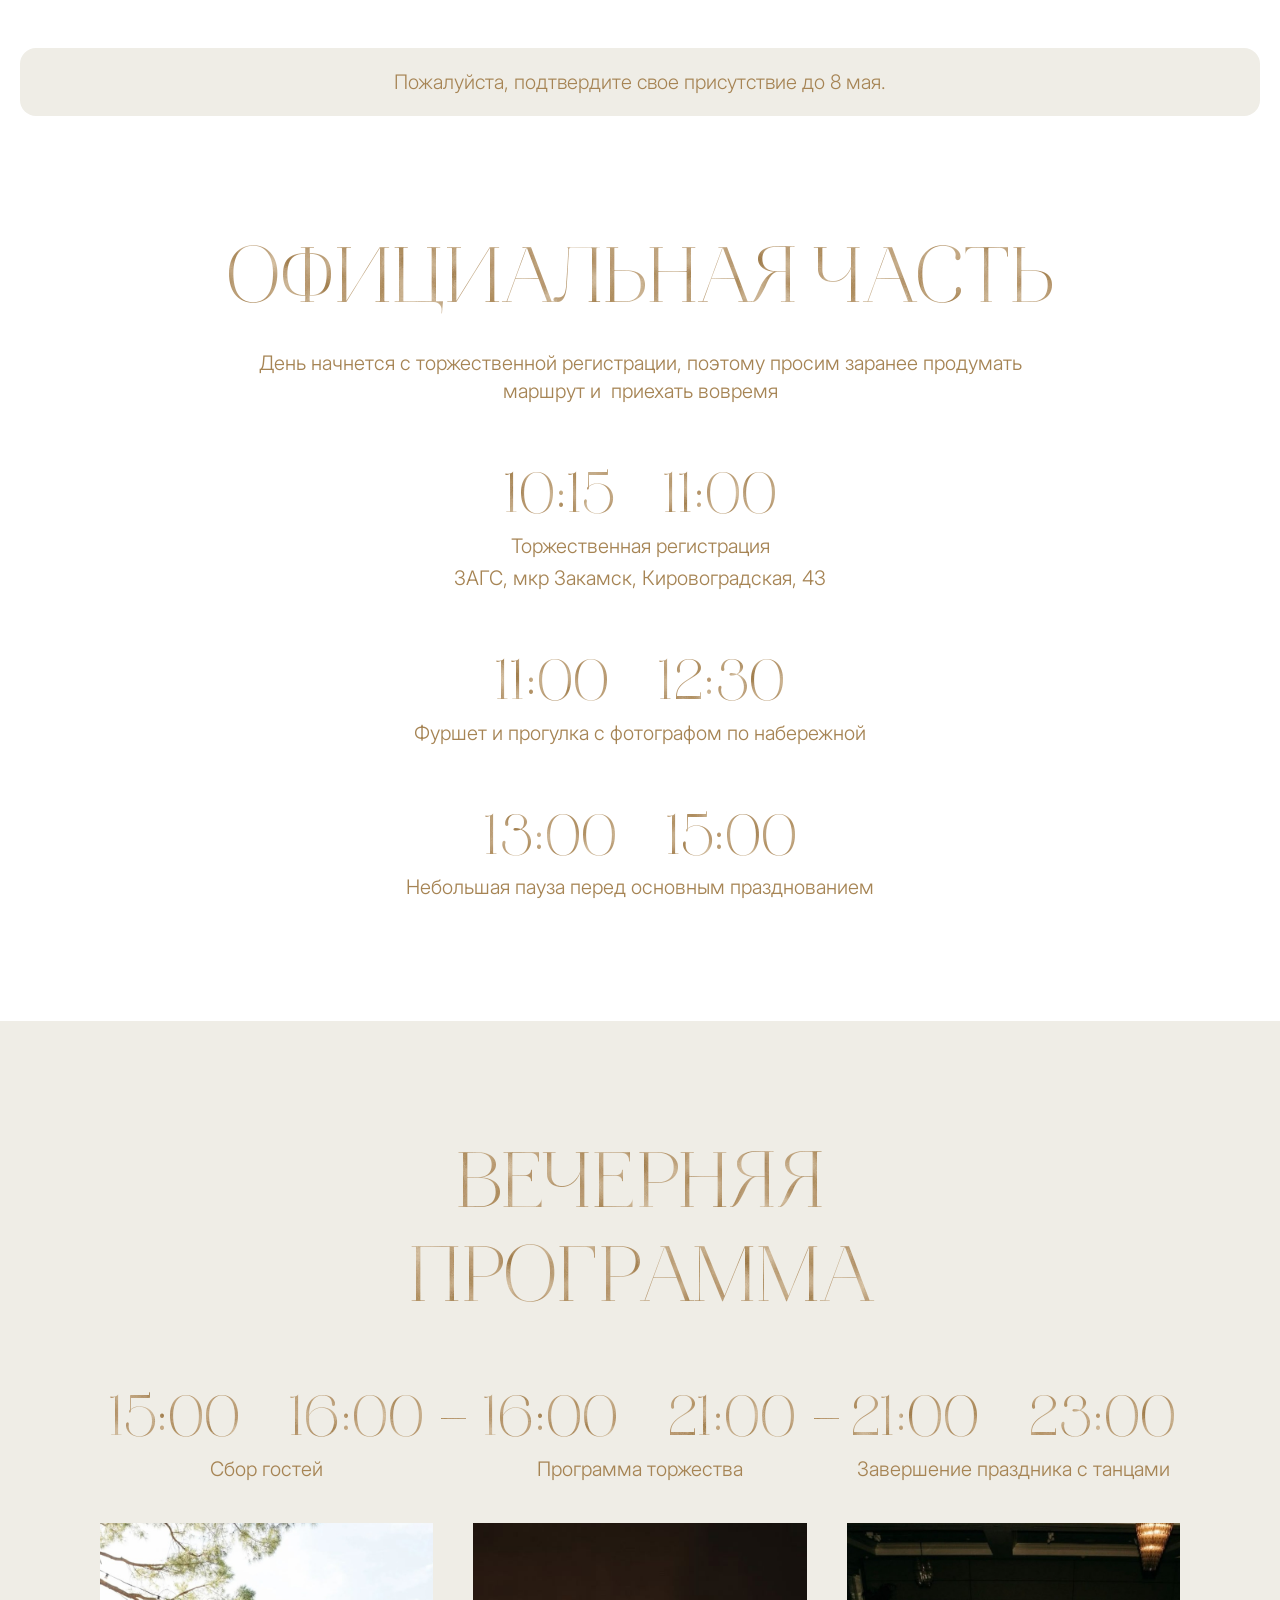
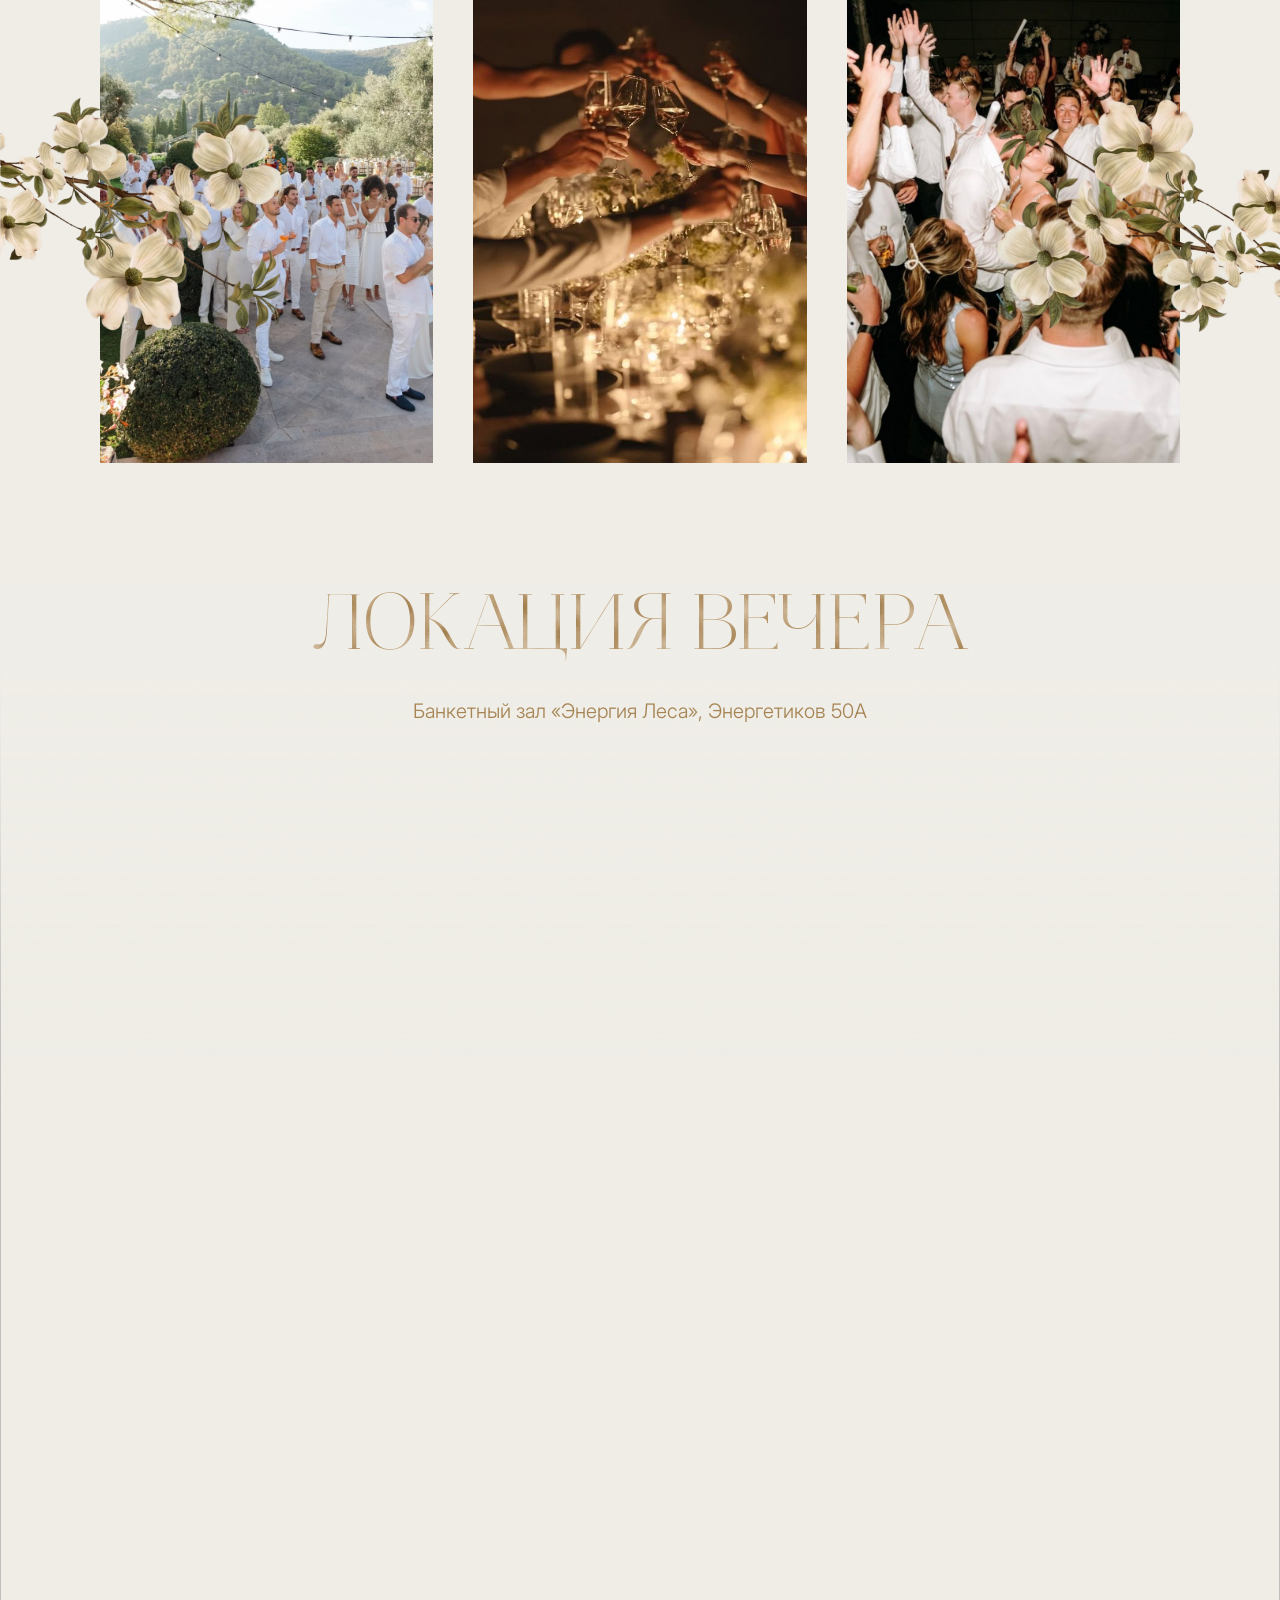
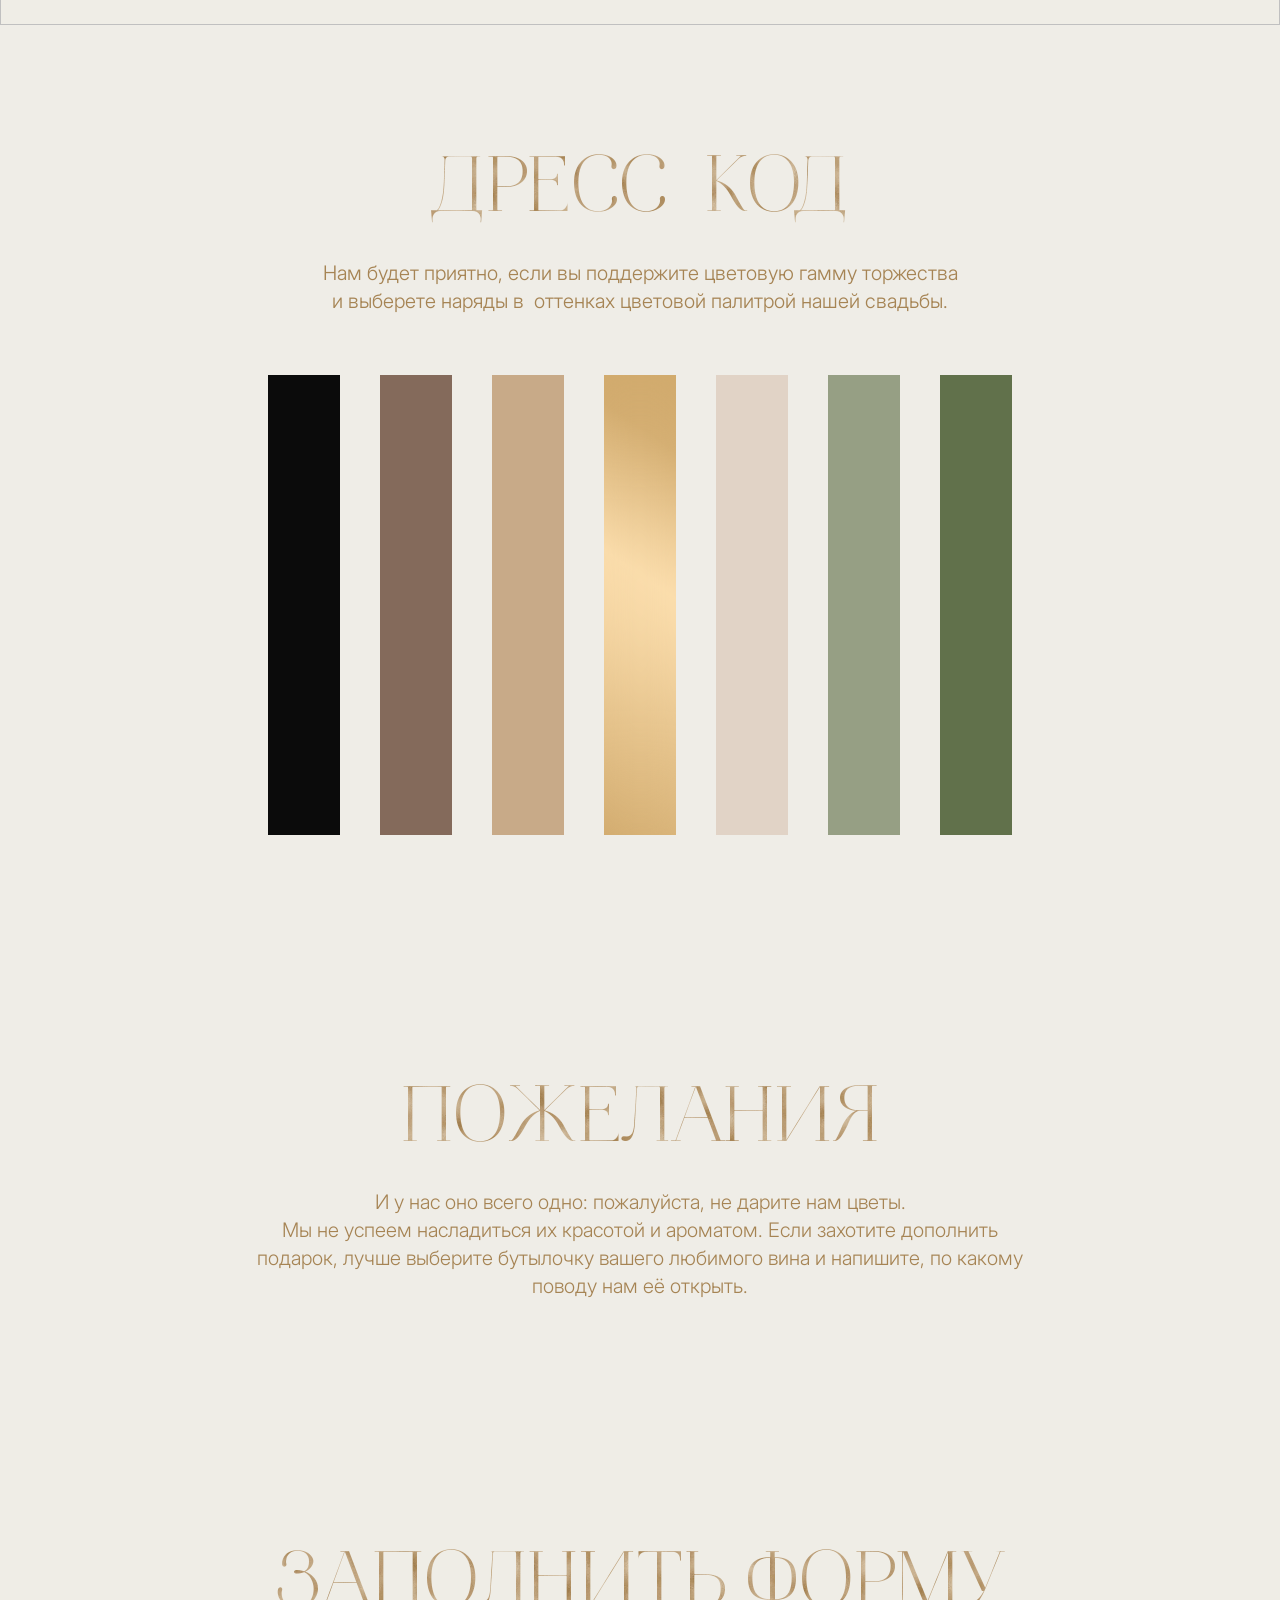
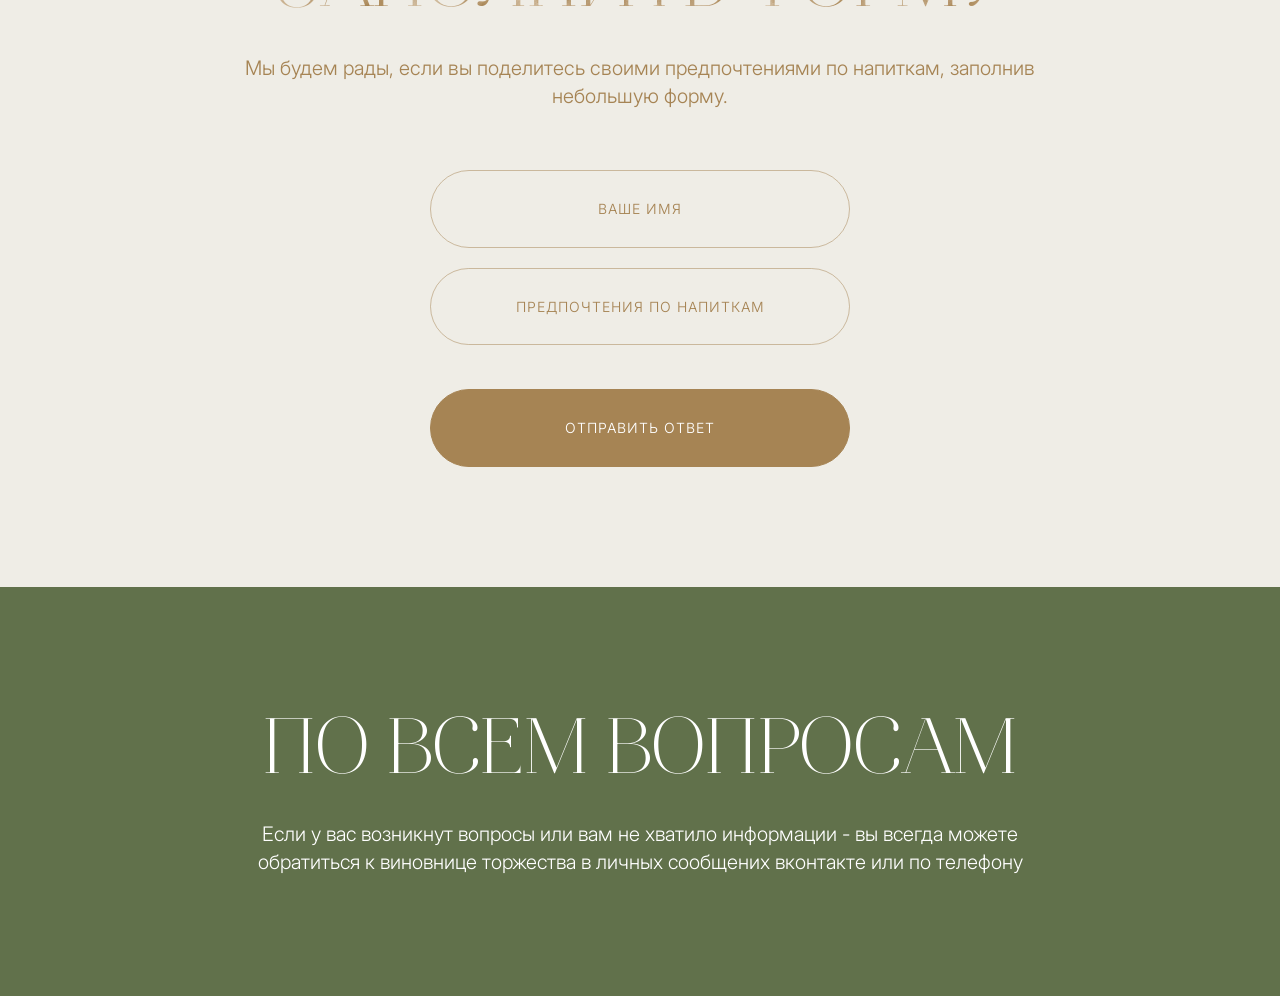
==== commit 936e7eed: "renamer" ====
--- a/index.html
+++ b/index.html
@@ -273,7 +273,7 @@
 
       <section class="wishes-section section-panel" id="wishes">
         <div class="section-copy wishes-section__copy">
-          <h1 class="texture-title">Ваши пожелания</h1>
+          <h1 class="texture-title">Заполнить форму</h1>
           <p class="section-lead">Мы&nbsp;будем рады, если&nbsp;вы поделитесь своими предпочтениями по&nbsp;напиткам, заполнив небольшую форму.</p>
         </div>
 
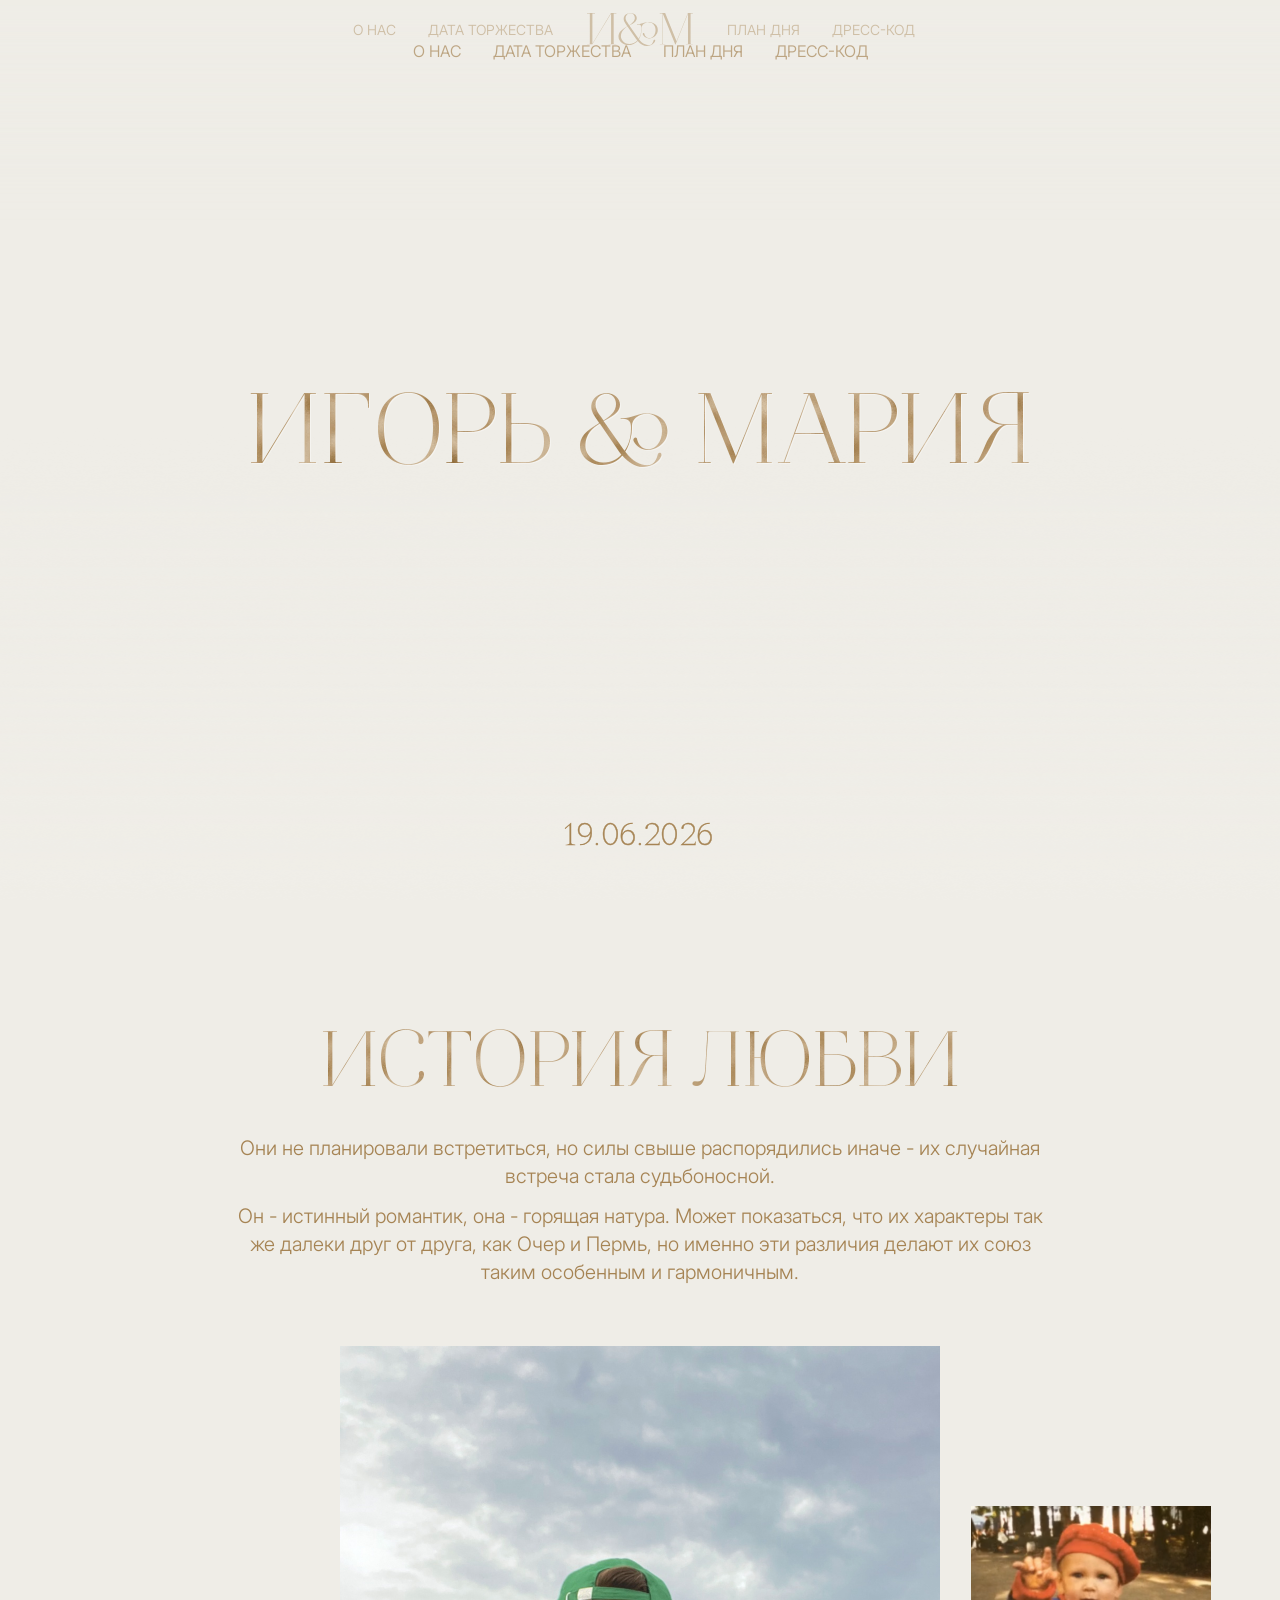
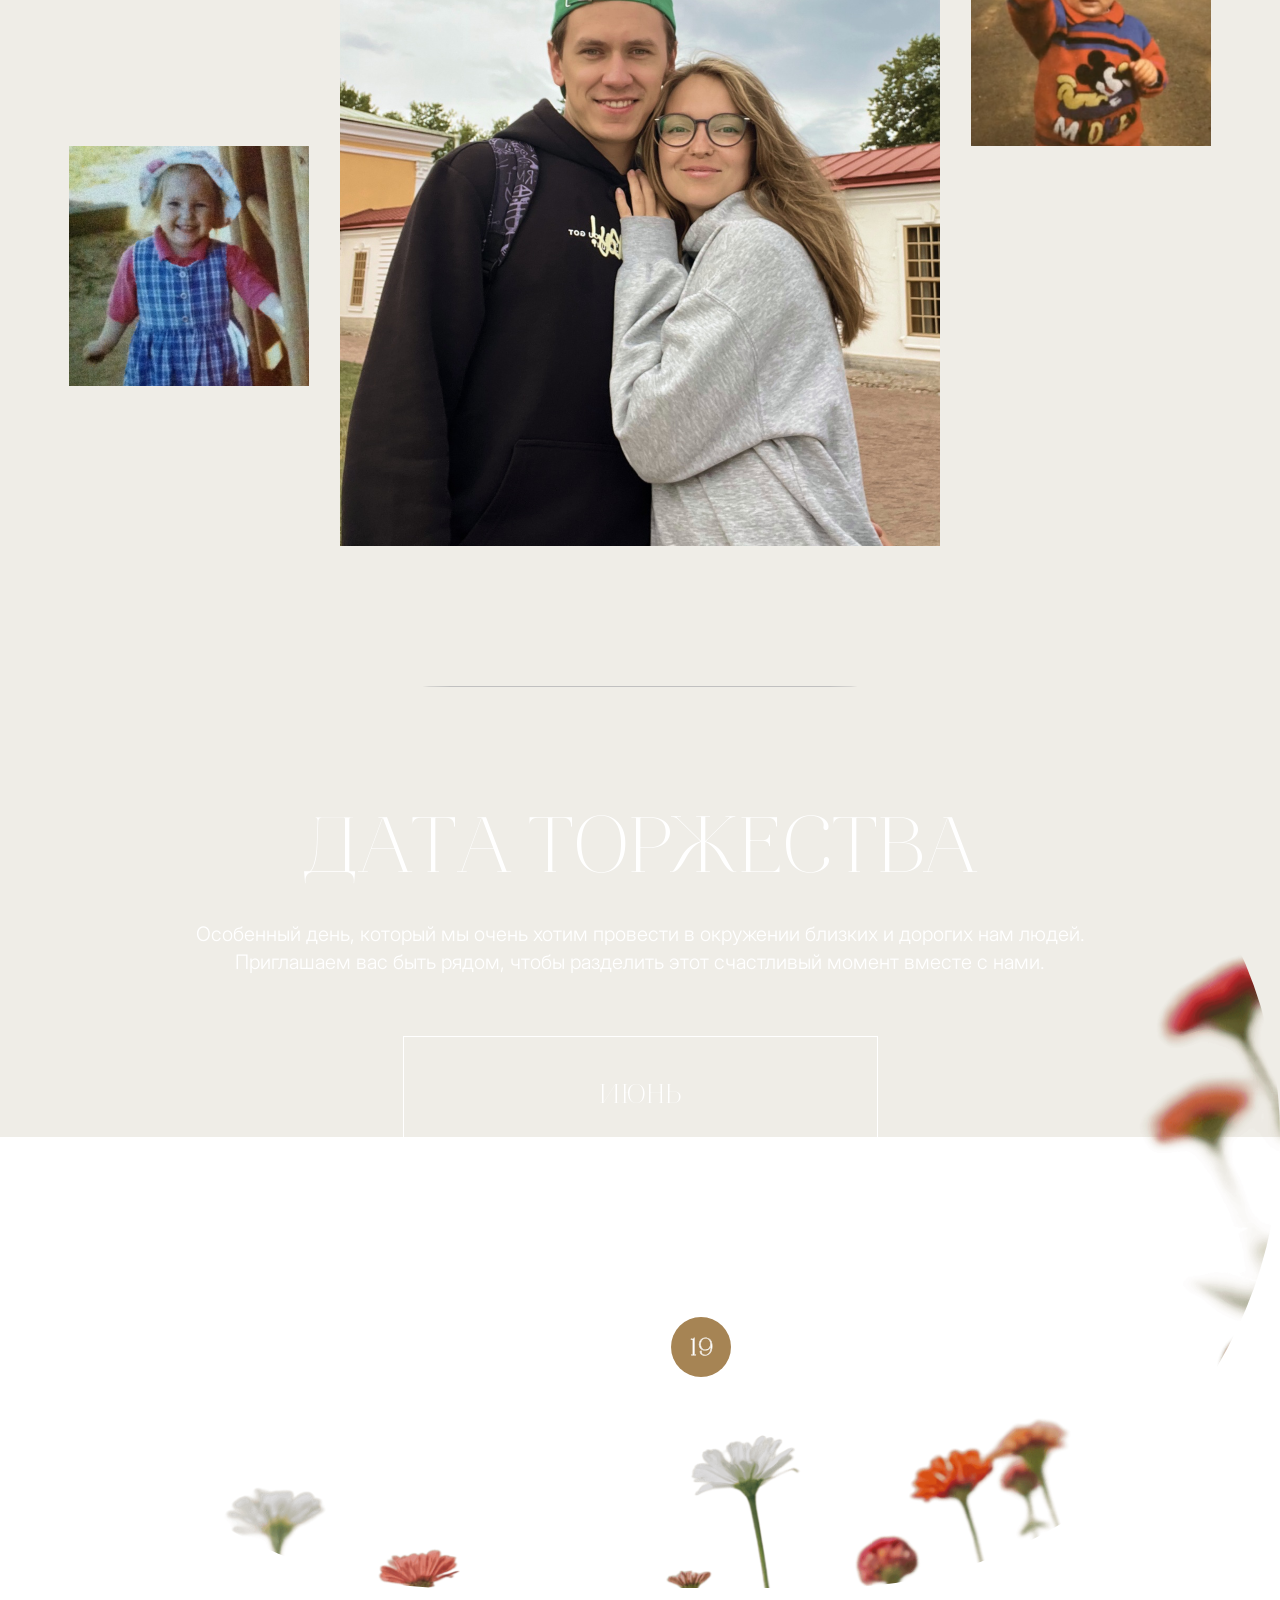
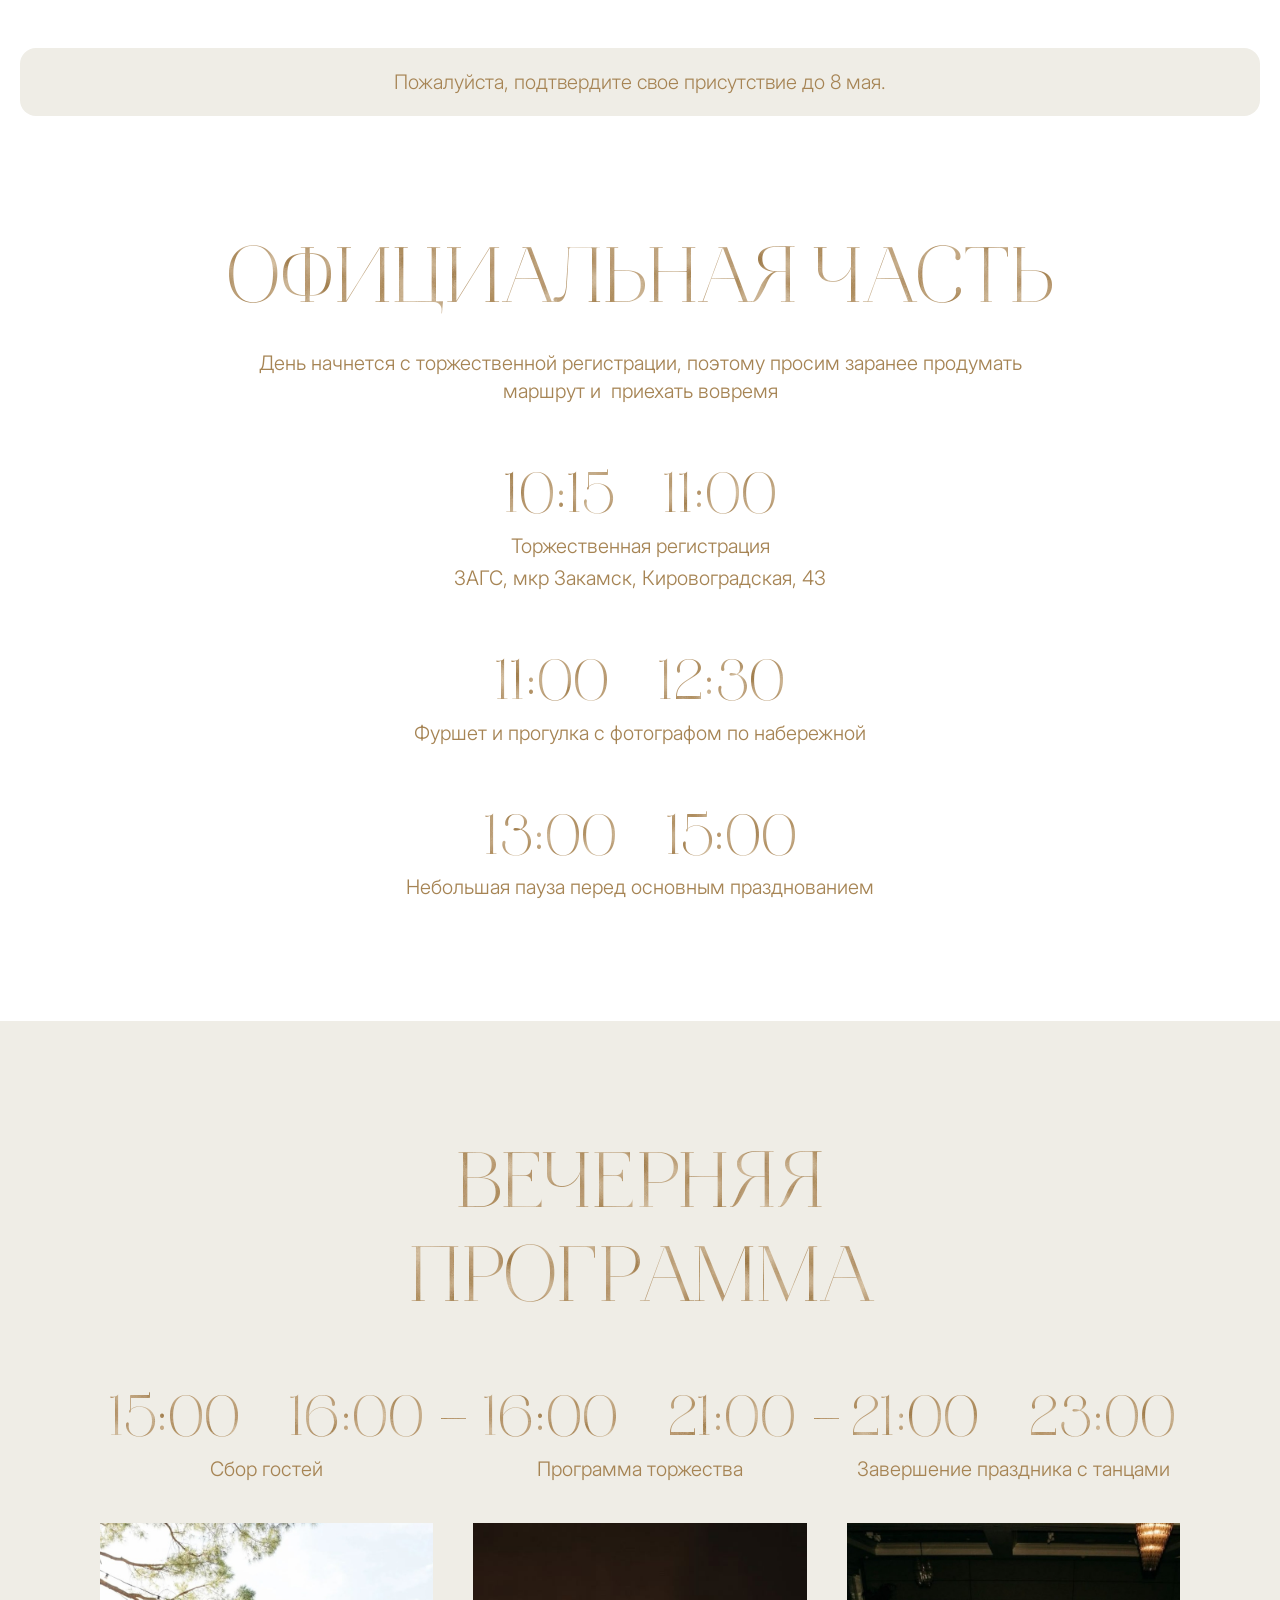
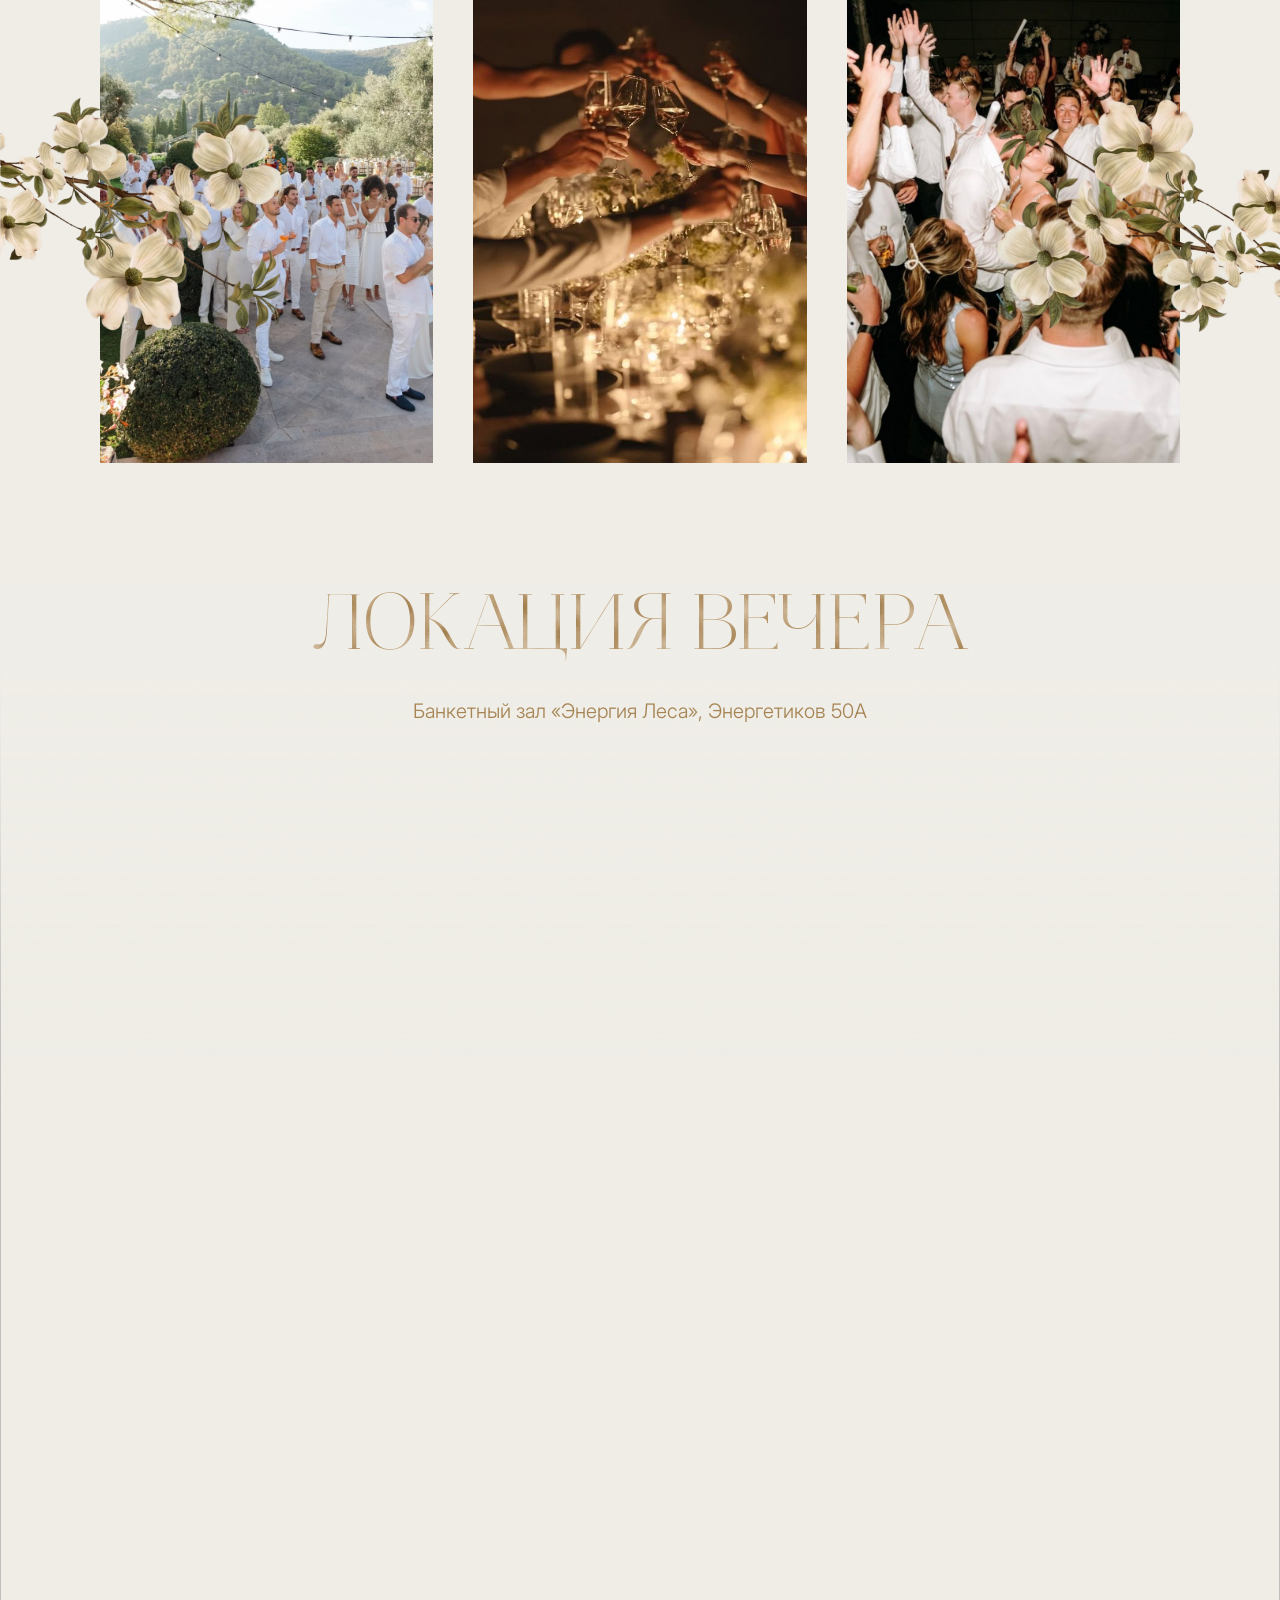
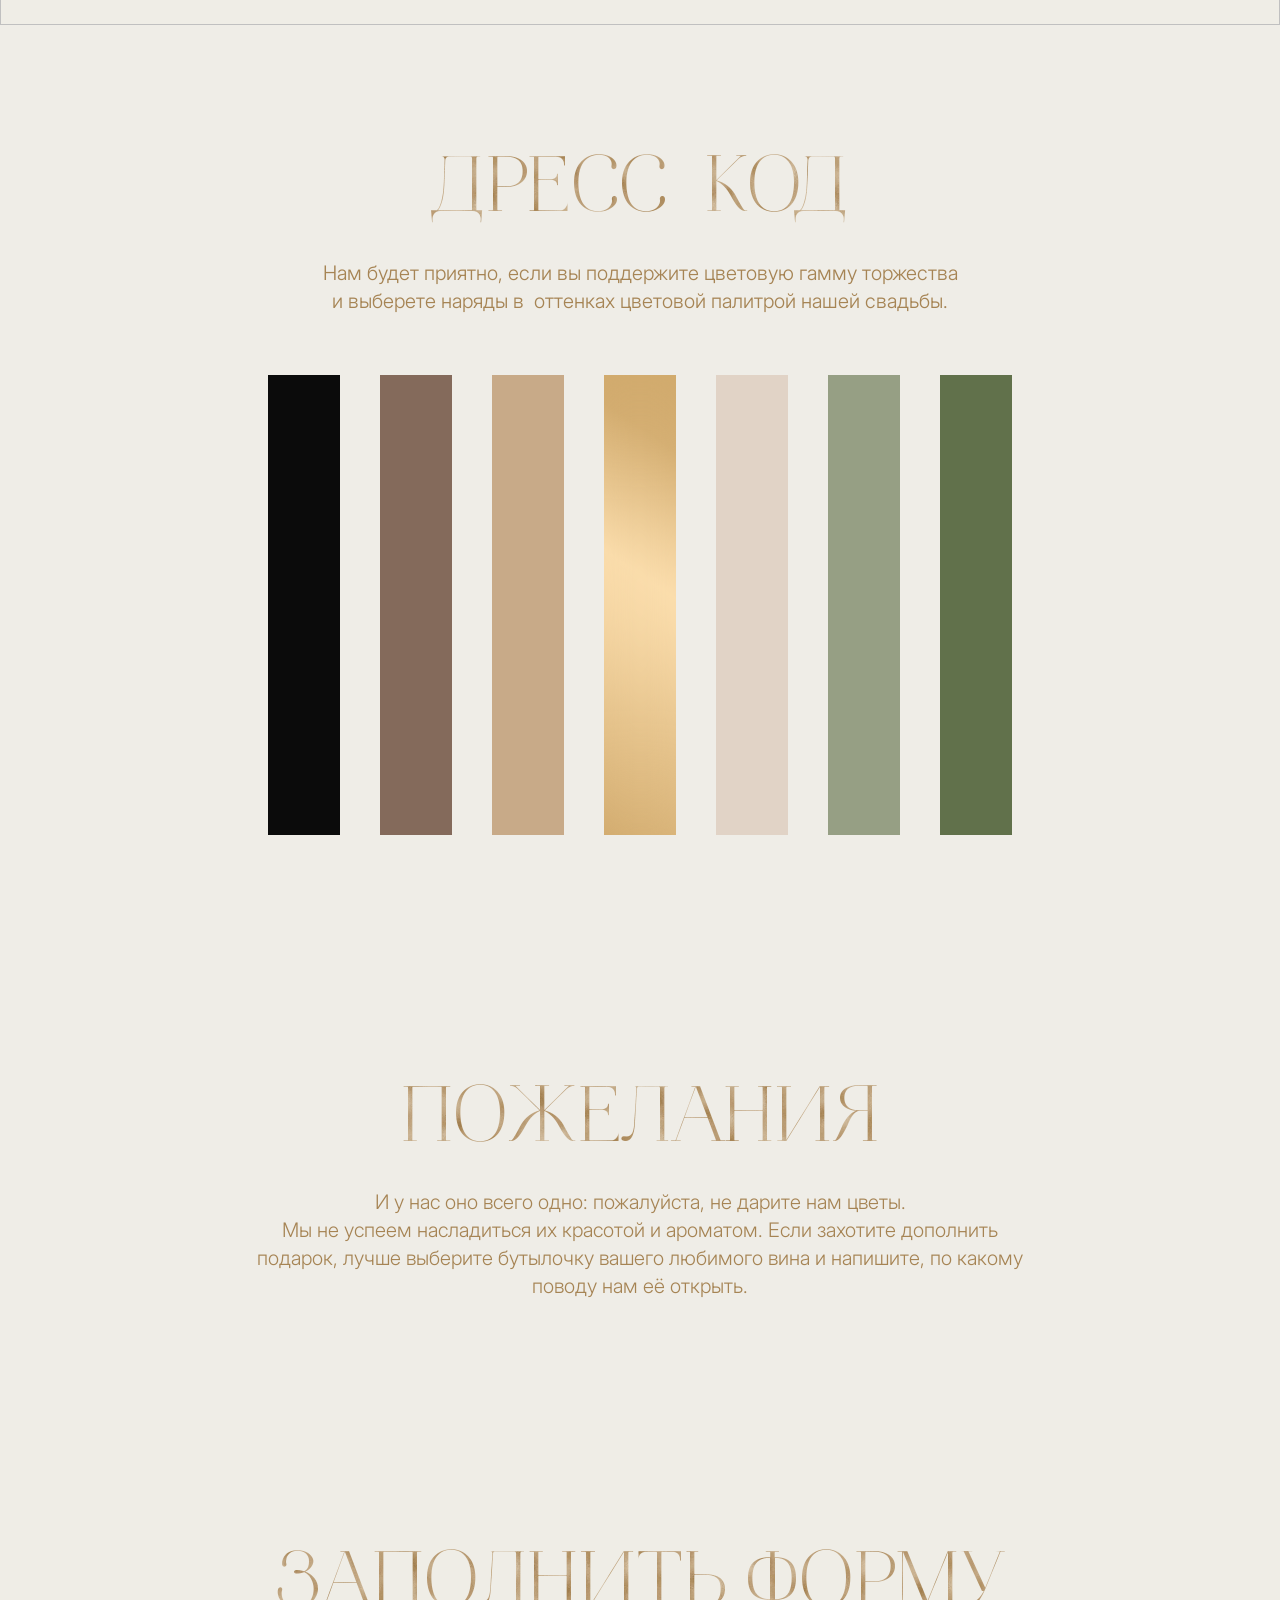
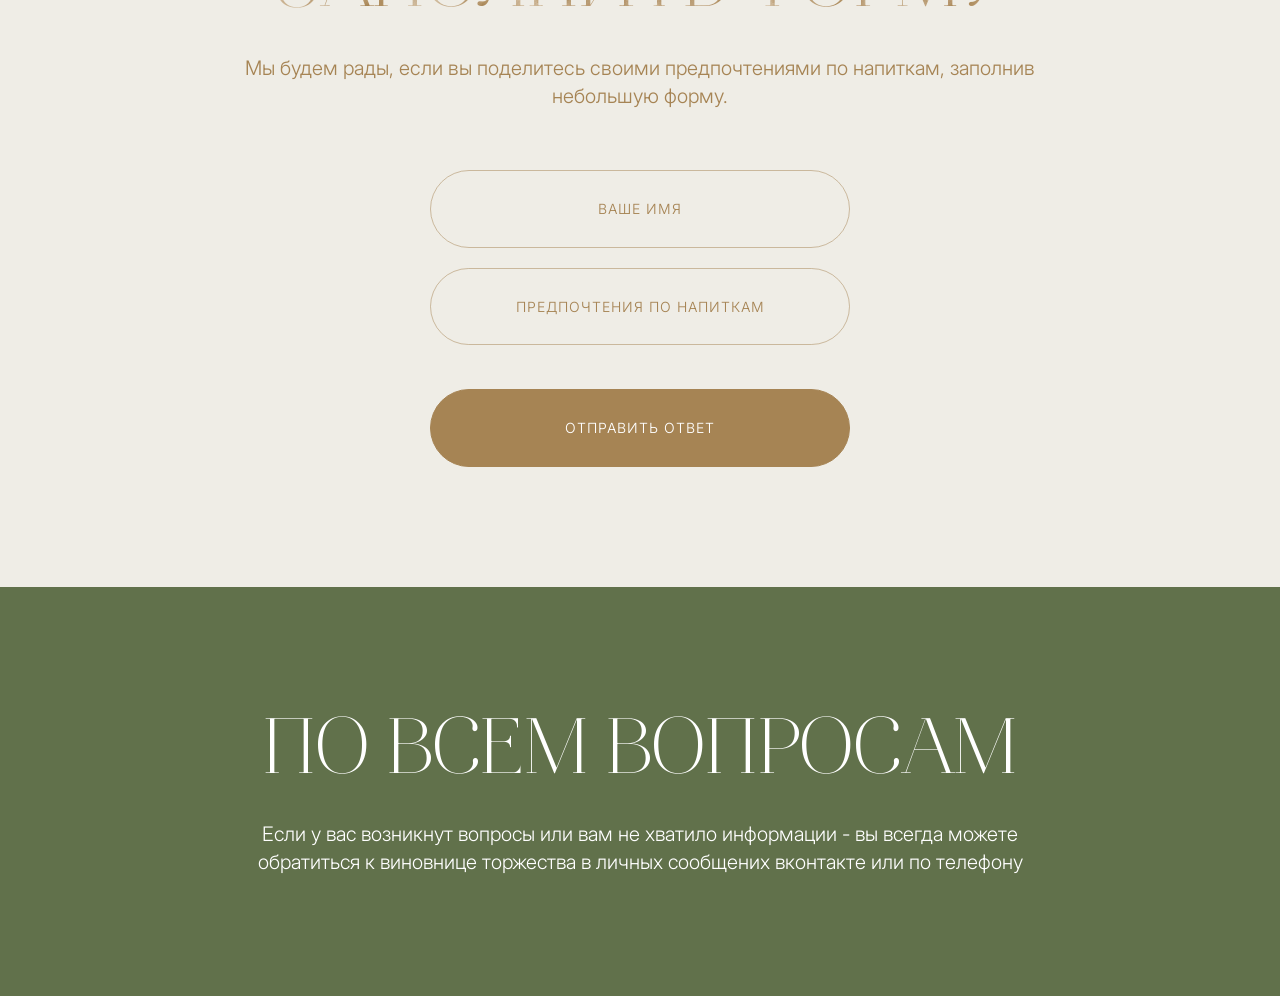
==== commit 95d03cac: "metrika" ====
--- a/index.html
+++ b/index.html
@@ -3,10 +3,23 @@
   <head>
     <meta charset="UTF-8" />
     <meta name="viewport" content="width=device-width, initial-scale=1.0, minimum-scale=1.0, maximum-scale=1.0, user-scalable=no" />
+    <!-- Yandex.Metrika counter -->
+    <script type="text/javascript">
+      (function(m,e,t,r,i,k,a){
+          m[i]=m[i]||function(){(m[i].a=m[i].a||[]).push(arguments)};
+          m[i].l=1*new Date();
+          for (var j = 0; j < document.scripts.length; j++) {if (document.scripts[j].src === r) { return; }}
+          k=e.createElement(t),a=e.getElementsByTagName(t)[0],k.async=1,k.src=r,a.parentNode.insertBefore(k,a)
+      })(window, document,'script','https://mc.yandex.ru/metrika/tag.js?id=108685395', 'ym');
+
+      ym(108685395, 'init', {ssr:true, webvisor:true, clickmap:true, ecommerce:"dataLayer", referrer: document.referrer, url: location.href, accurateTrackBounce:true, trackLinks:true});
+    </script>
+    <!-- /Yandex.Metrika counter -->
     <title>Игорь и Мария</title>
     <link rel="stylesheet" href="./styles.css" />
   </head>
   <body>
+    <noscript><div><img src="https://mc.yandex.ru/watch/108685395" style="position:absolute; left:-9999px;" alt="" /></div></noscript>
     <main class="site">
       <video
         class="site__video"
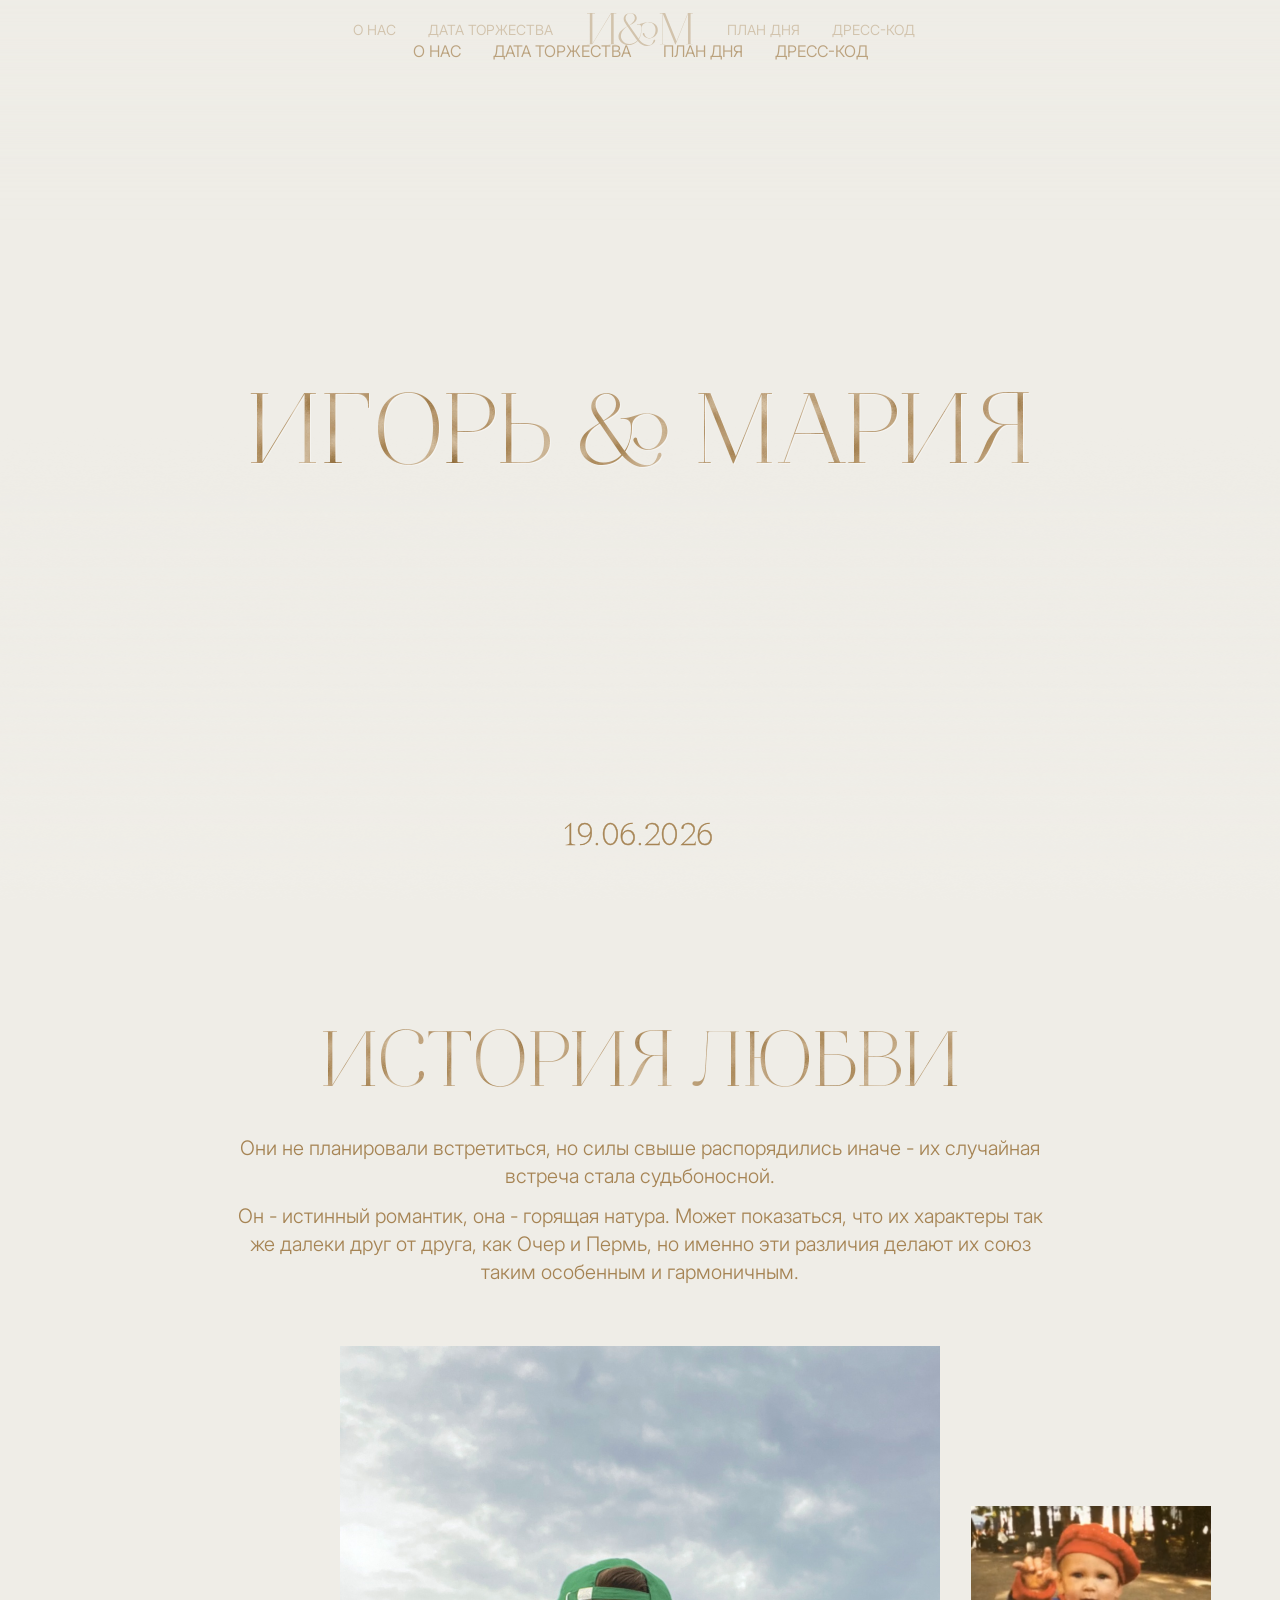
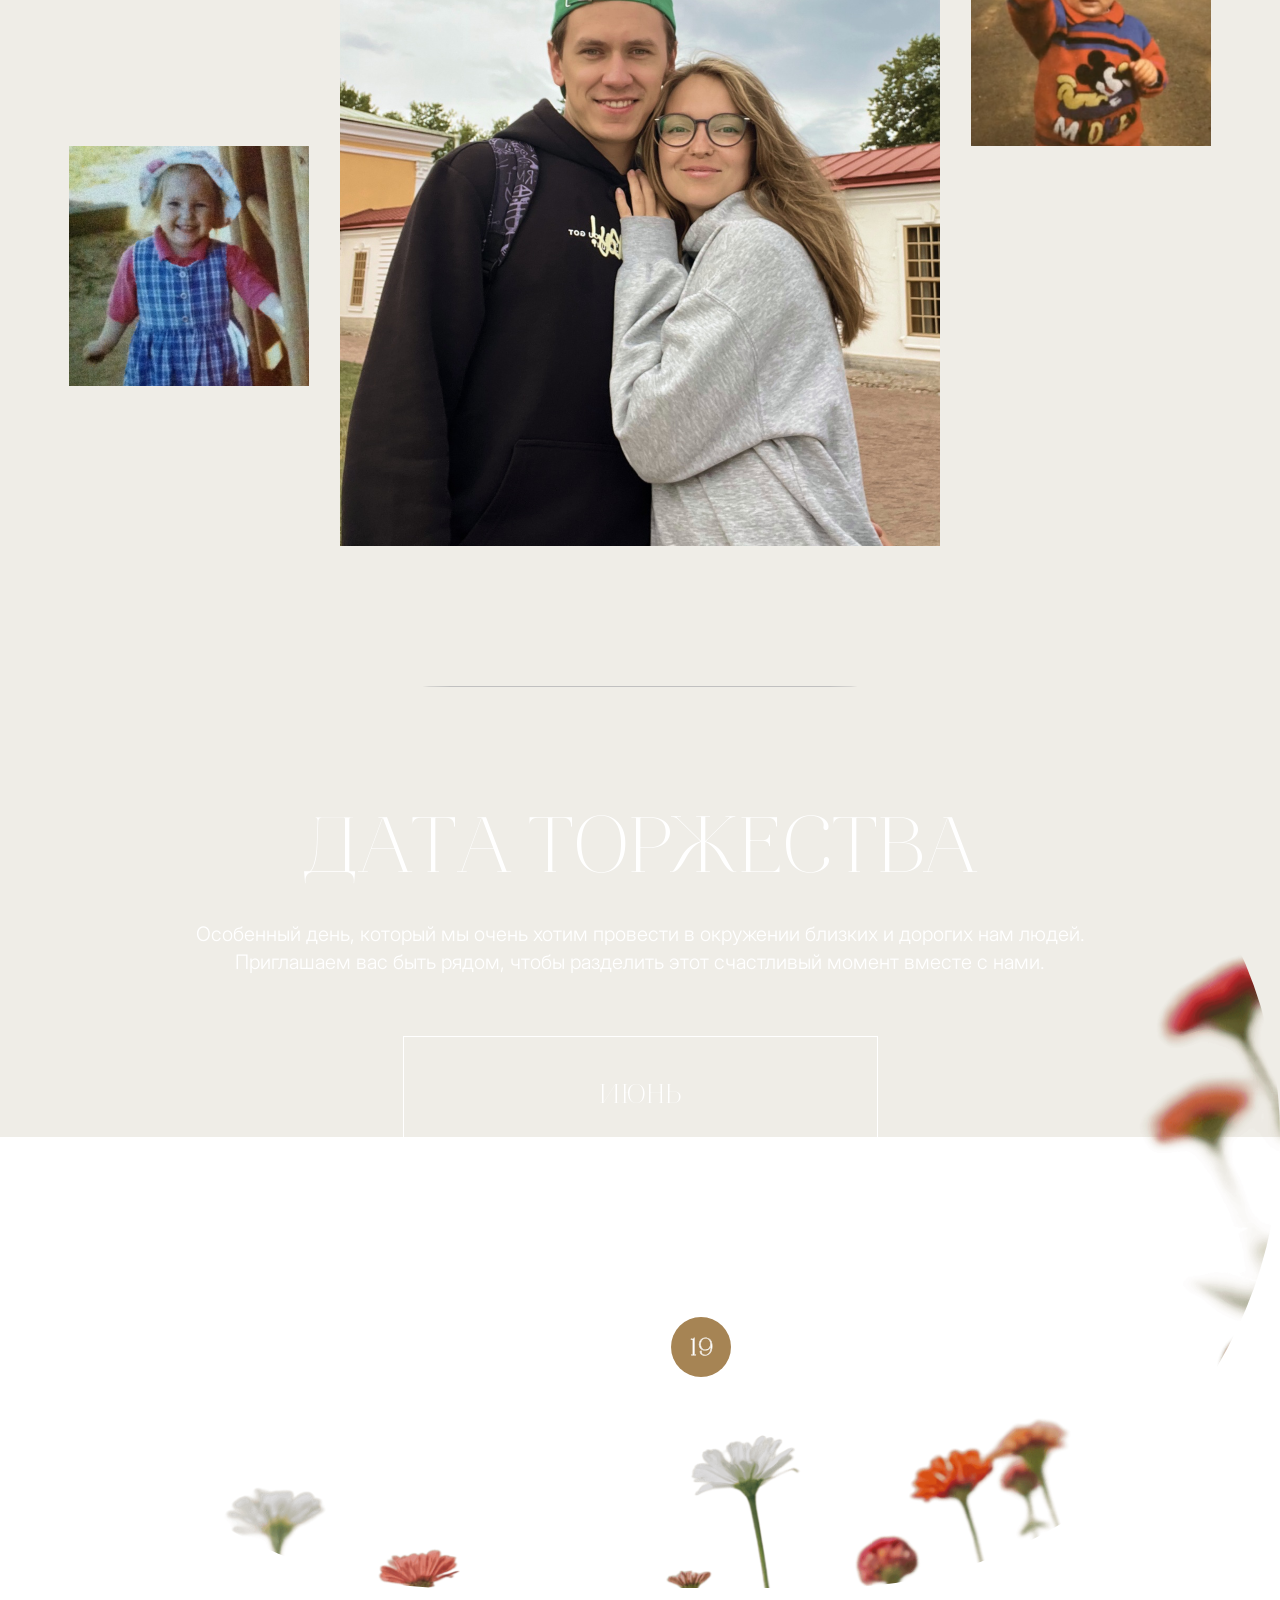
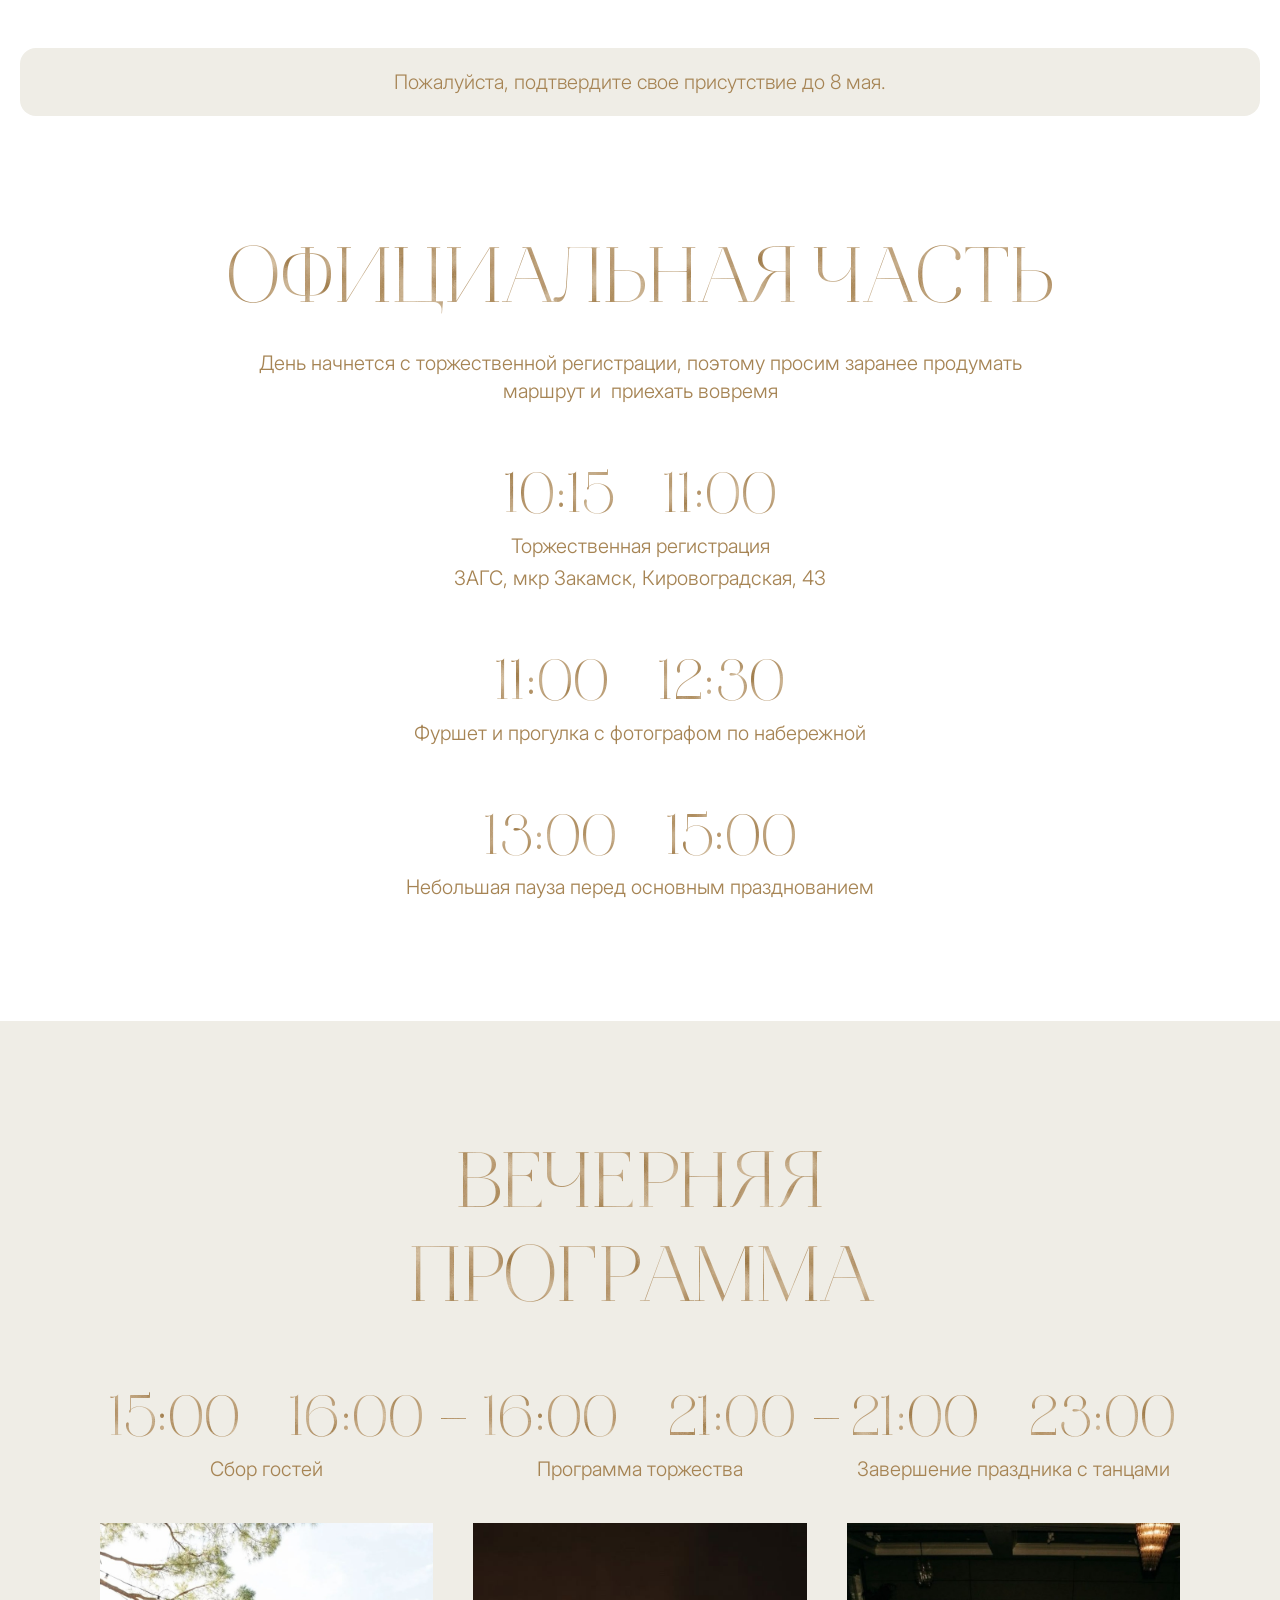
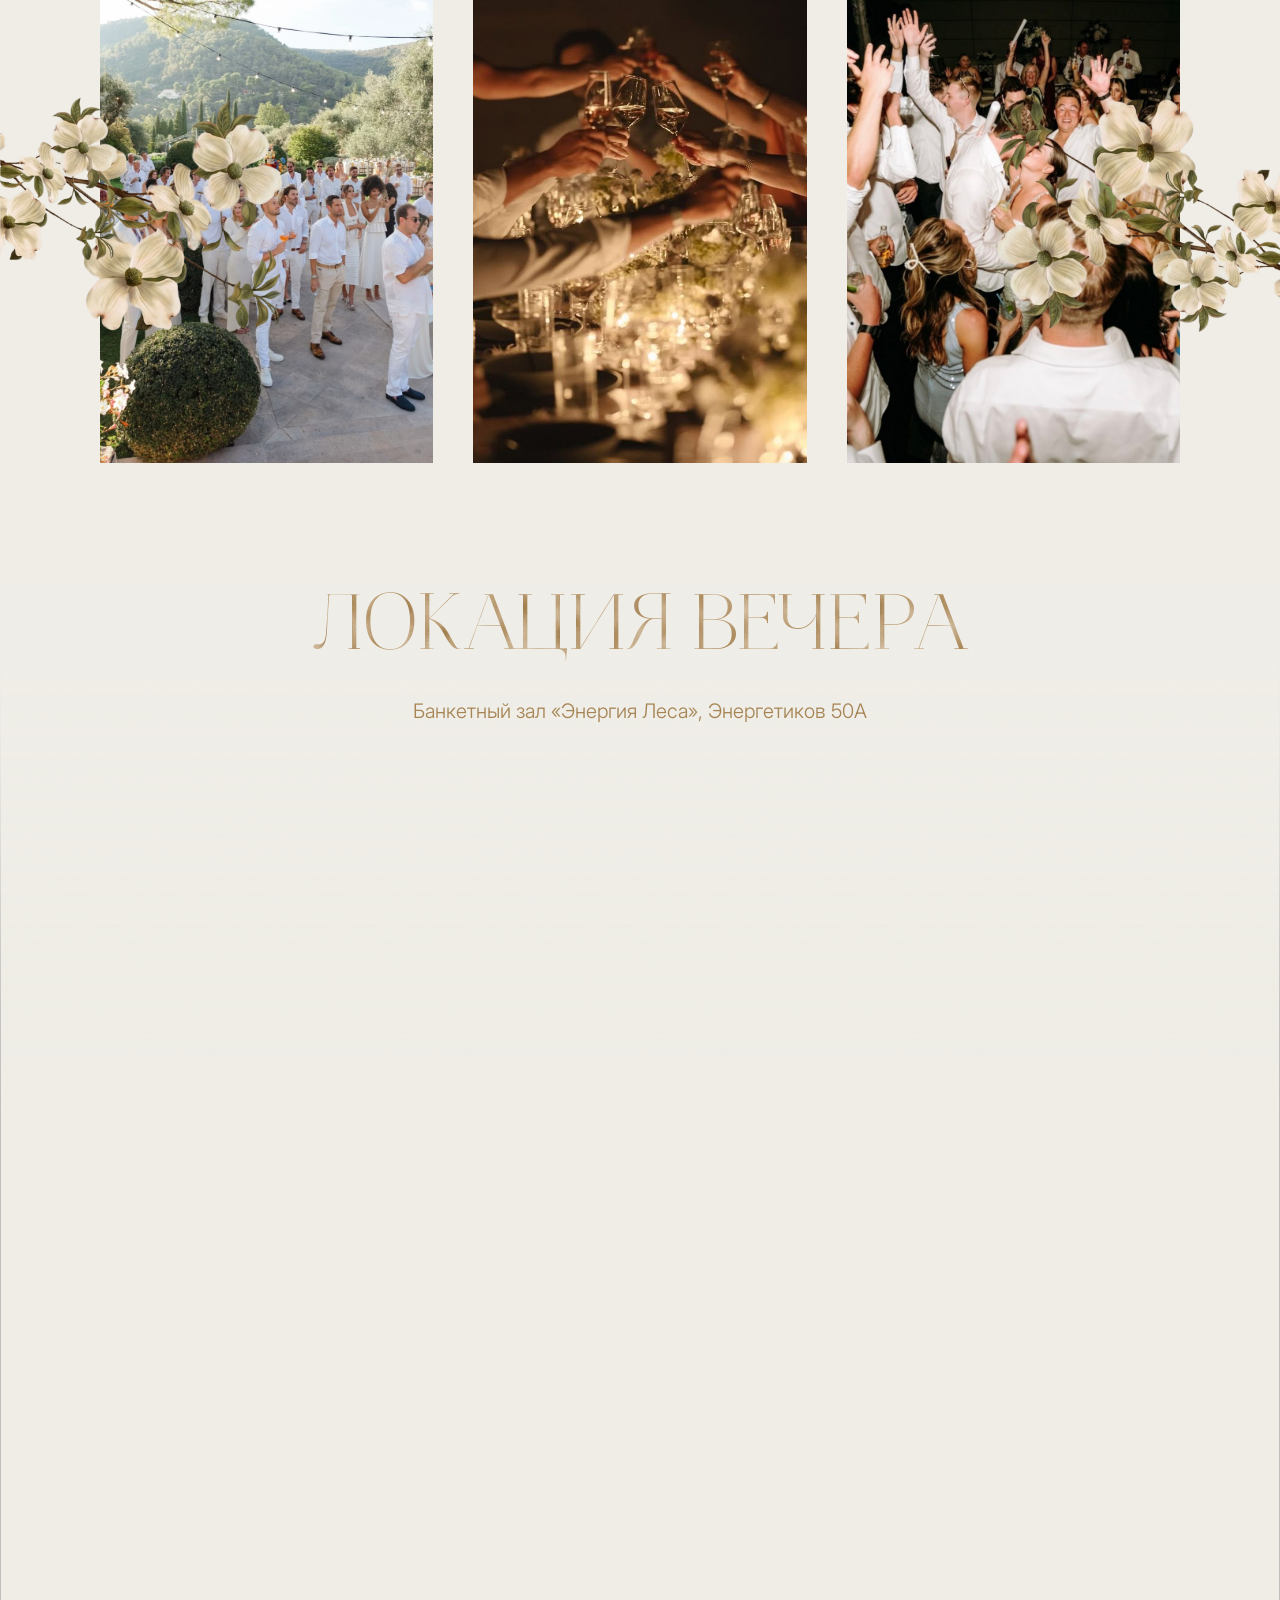
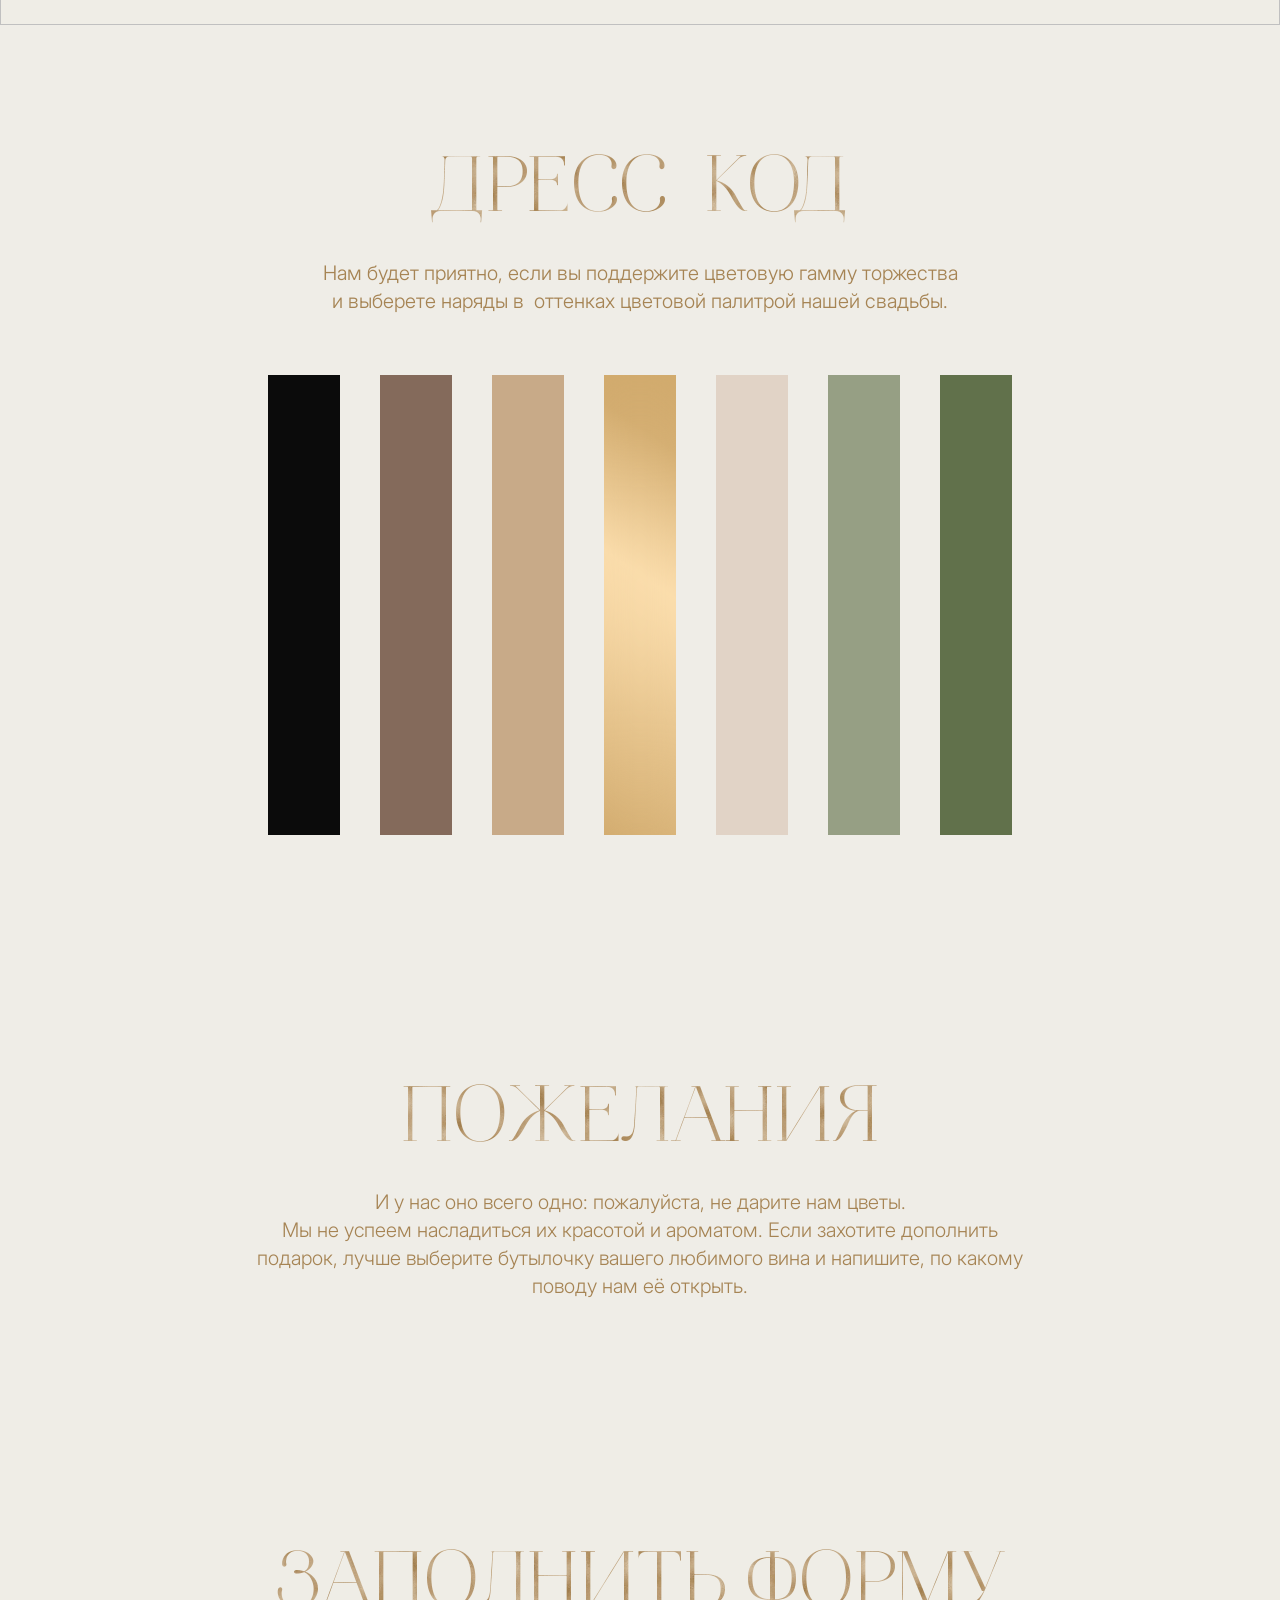
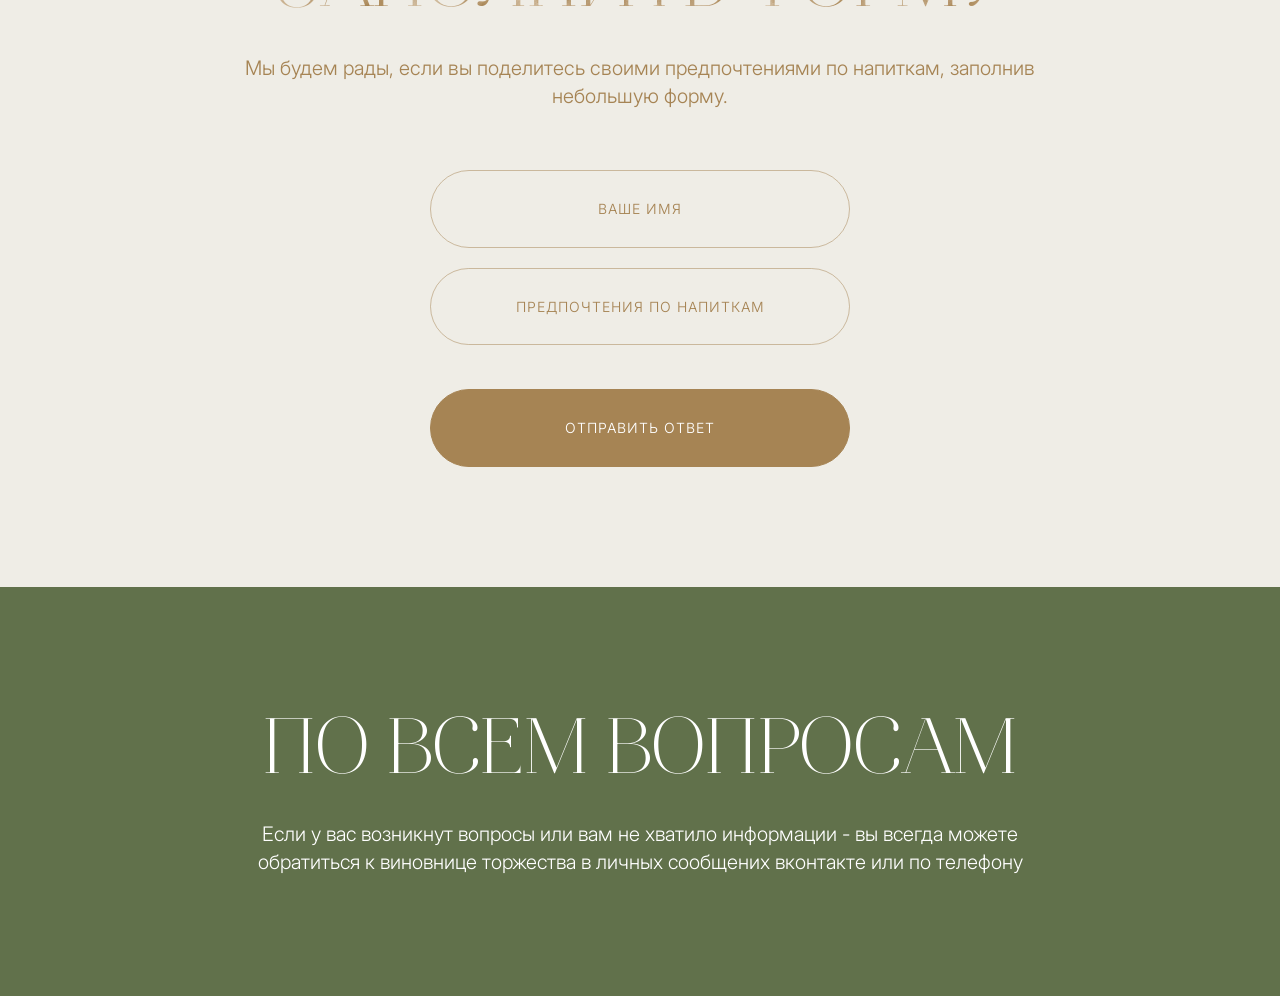
==== commit a1da5467: "тNew" ====
--- a/index.html
+++ b/index.html
@@ -4,22 +4,22 @@
     <meta charset="UTF-8" />
     <meta name="viewport" content="width=device-width, initial-scale=1.0, minimum-scale=1.0, maximum-scale=1.0, user-scalable=no" />
     <!-- Yandex.Metrika counter -->
-    <script type="text/javascript">
-      (function(m,e,t,r,i,k,a){
-          m[i]=m[i]||function(){(m[i].a=m[i].a||[]).push(arguments)};
-          m[i].l=1*new Date();
-          for (var j = 0; j < document.scripts.length; j++) {if (document.scripts[j].src === r) { return; }}
-          k=e.createElement(t),a=e.getElementsByTagName(t)[0],k.async=1,k.src=r,a.parentNode.insertBefore(k,a)
-      })(window, document,'script','https://mc.yandex.ru/metrika/tag.js?id=108685395', 'ym');
-
-      ym(108685395, 'init', {ssr:true, webvisor:true, clickmap:true, ecommerce:"dataLayer", referrer: document.referrer, url: location.href, accurateTrackBounce:true, trackLinks:true});
-    </script>
-    <!-- /Yandex.Metrika counter -->
+<script type="text/javascript">
+    (function(m,e,t,r,i,k,a){
+        m[i]=m[i]||function(){(m[i].a=m[i].a||[]).push(arguments)};
+        m[i].l=1*new Date();
+        for (var j = 0; j < document.scripts.length; j++) {if (document.scripts[j].src === r) { return; }}
+        k=e.createElement(t),a=e.getElementsByTagName(t)[0],k.async=1,k.src=r,a.parentNode.insertBefore(k,a)
+    })(window, document,'script','https://mc.yandex.ru/metrika/tag.js?id=108685395', 'ym');
+
+    ym(108685395, 'init', {ssr:true, webvisor:true, clickmap:true, ecommerce:"dataLayer", referrer: document.referrer, url: location.href, accurateTrackBounce:true, trackLinks:true});
+</script>
+<noscript><div><img src="https://mc.yandex.ru/watch/108685395" style="position:absolute; left:-9999px;" alt="" /></div></noscript>
+<!-- /Yandex.Metrika counter -->
     <title>Игорь и Мария</title>
     <link rel="stylesheet" href="./styles.css" />
   </head>
   <body>
-    <noscript><div><img src="https://mc.yandex.ru/watch/108685395" style="position:absolute; left:-9999px;" alt="" /></div></noscript>
     <main class="site">
       <video
         class="site__video"
